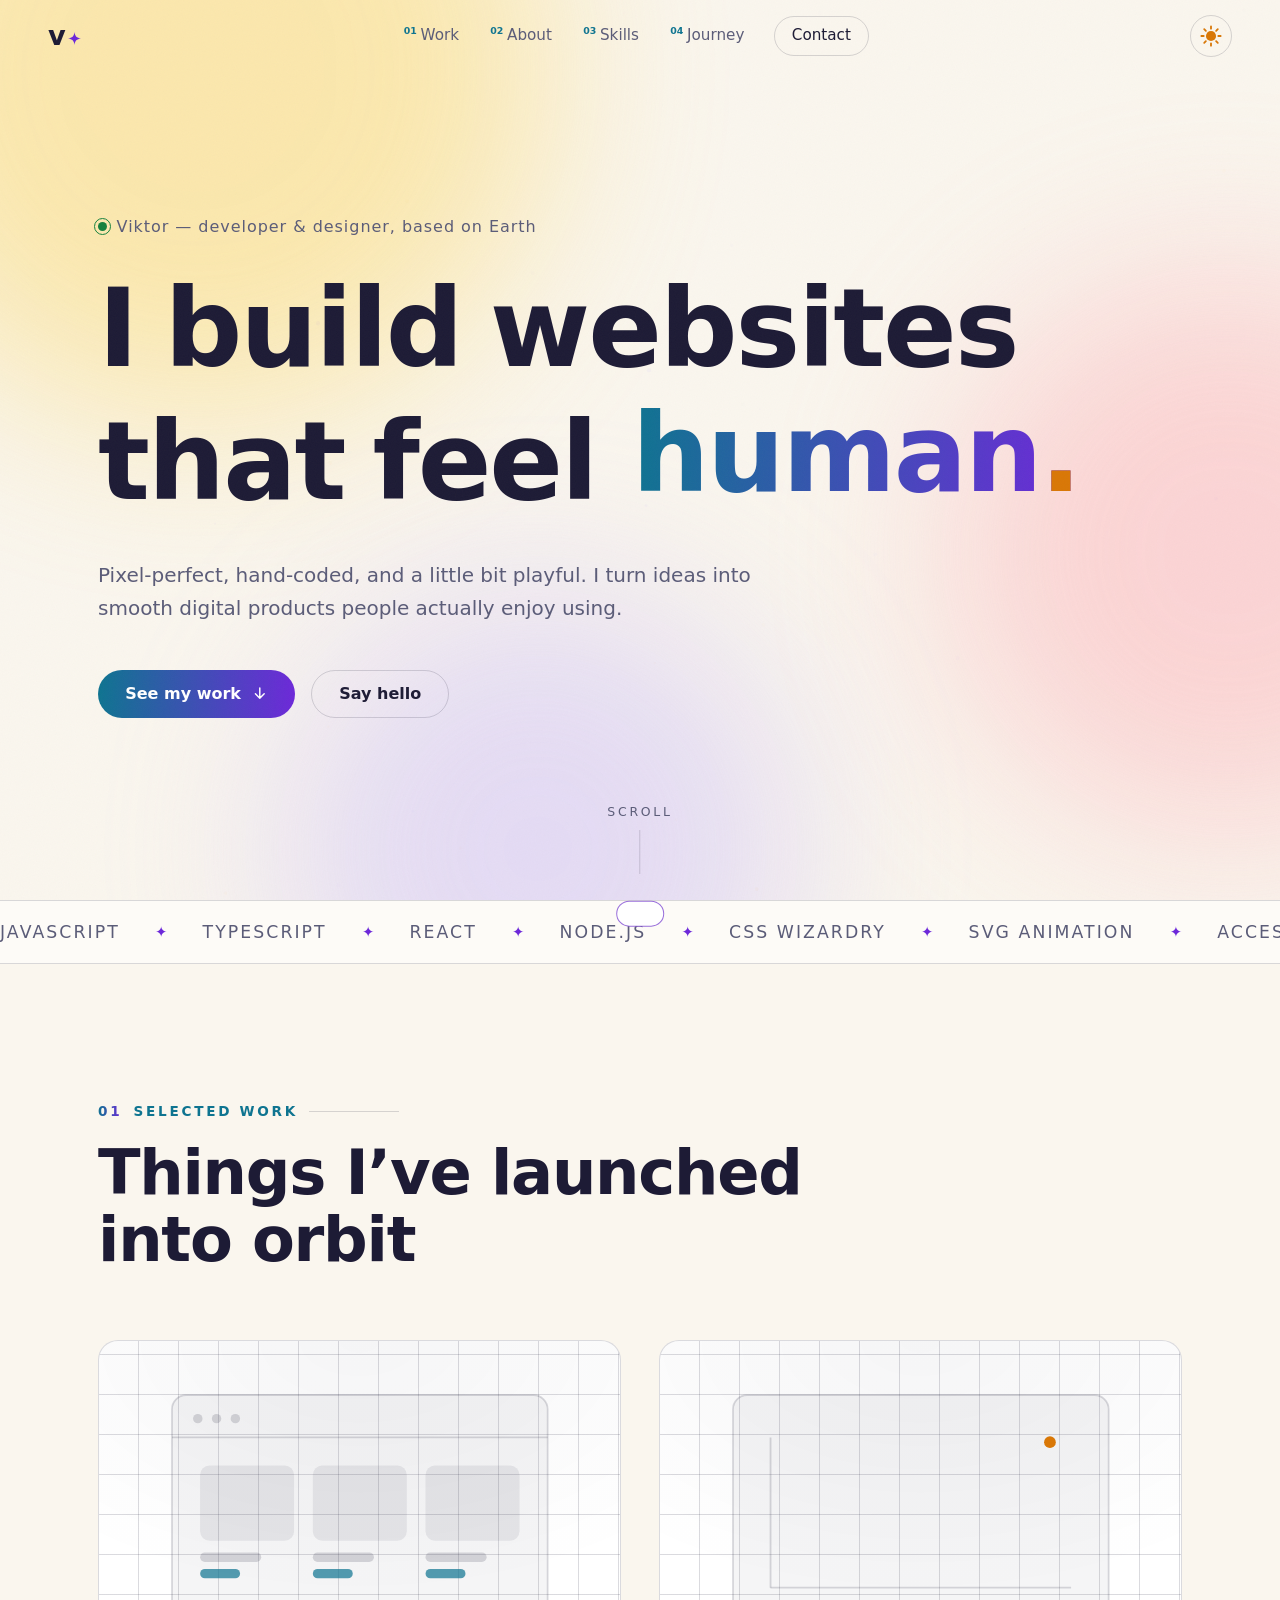
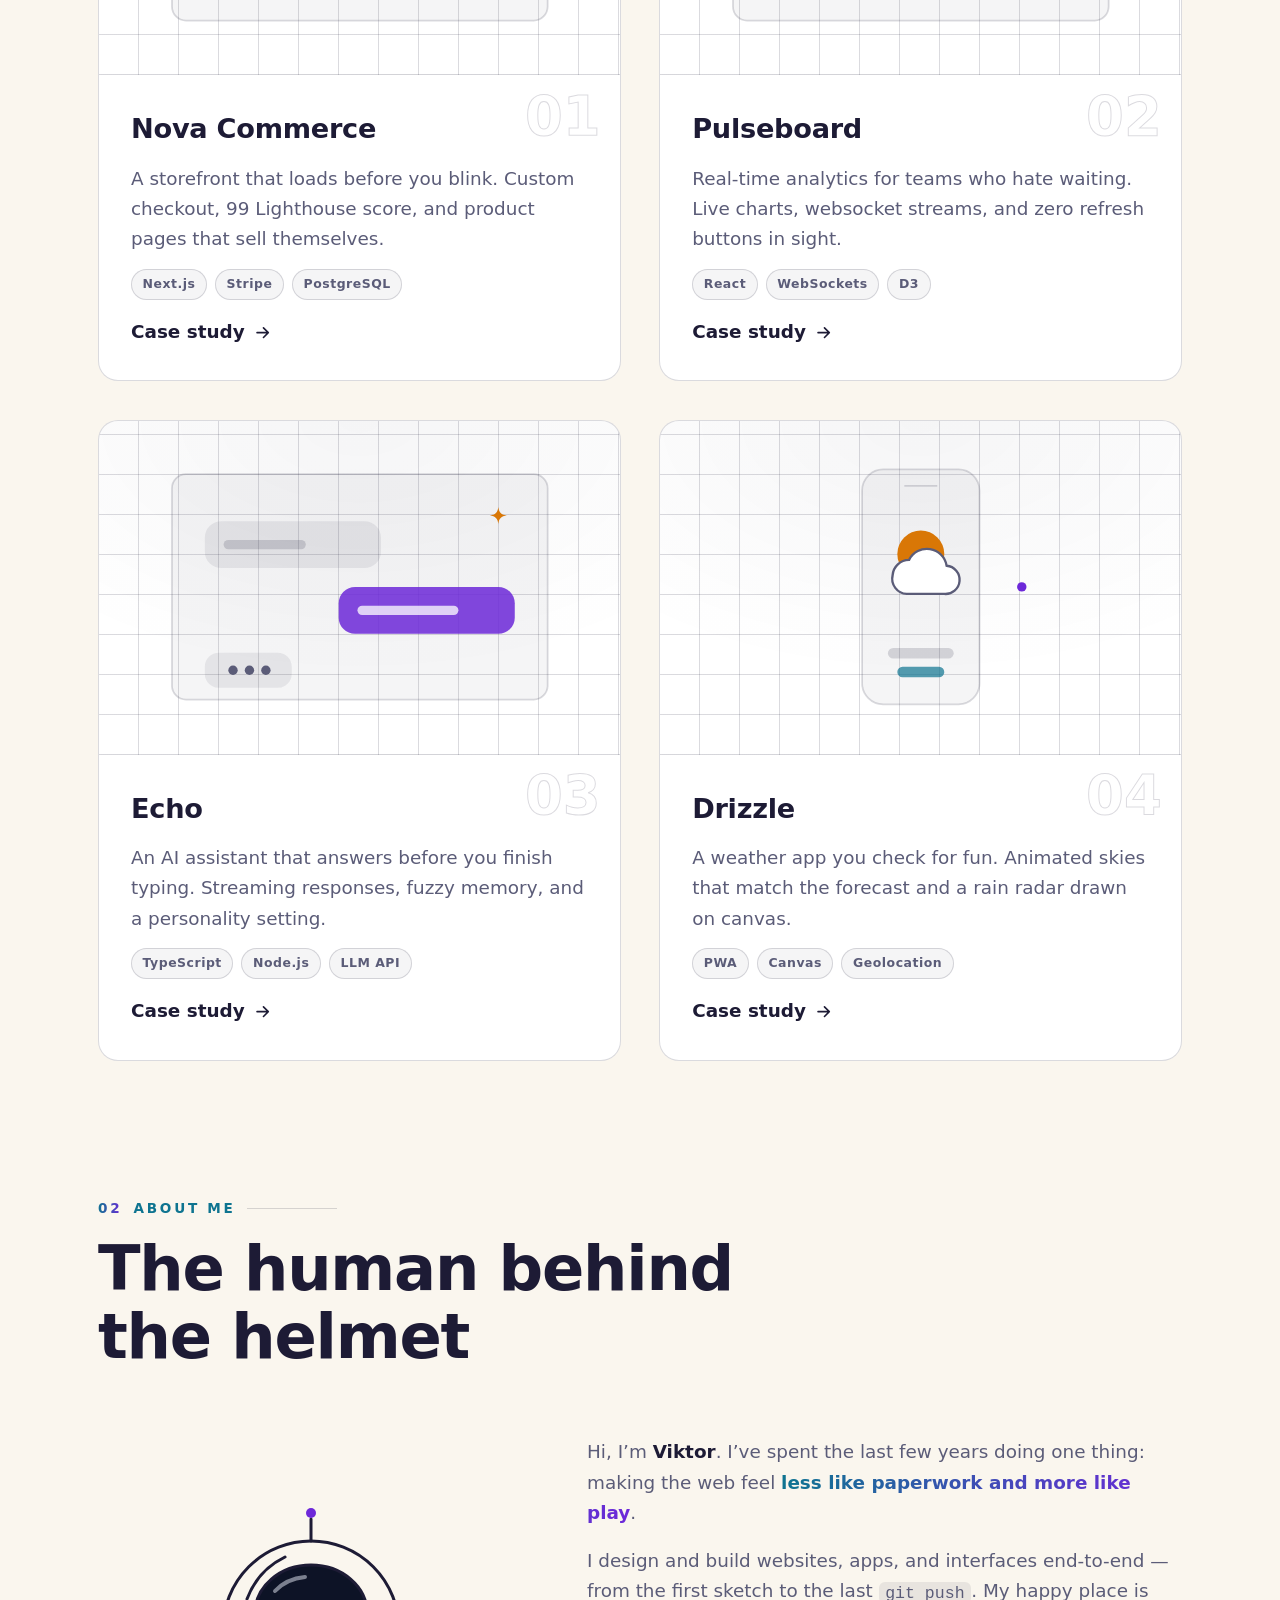
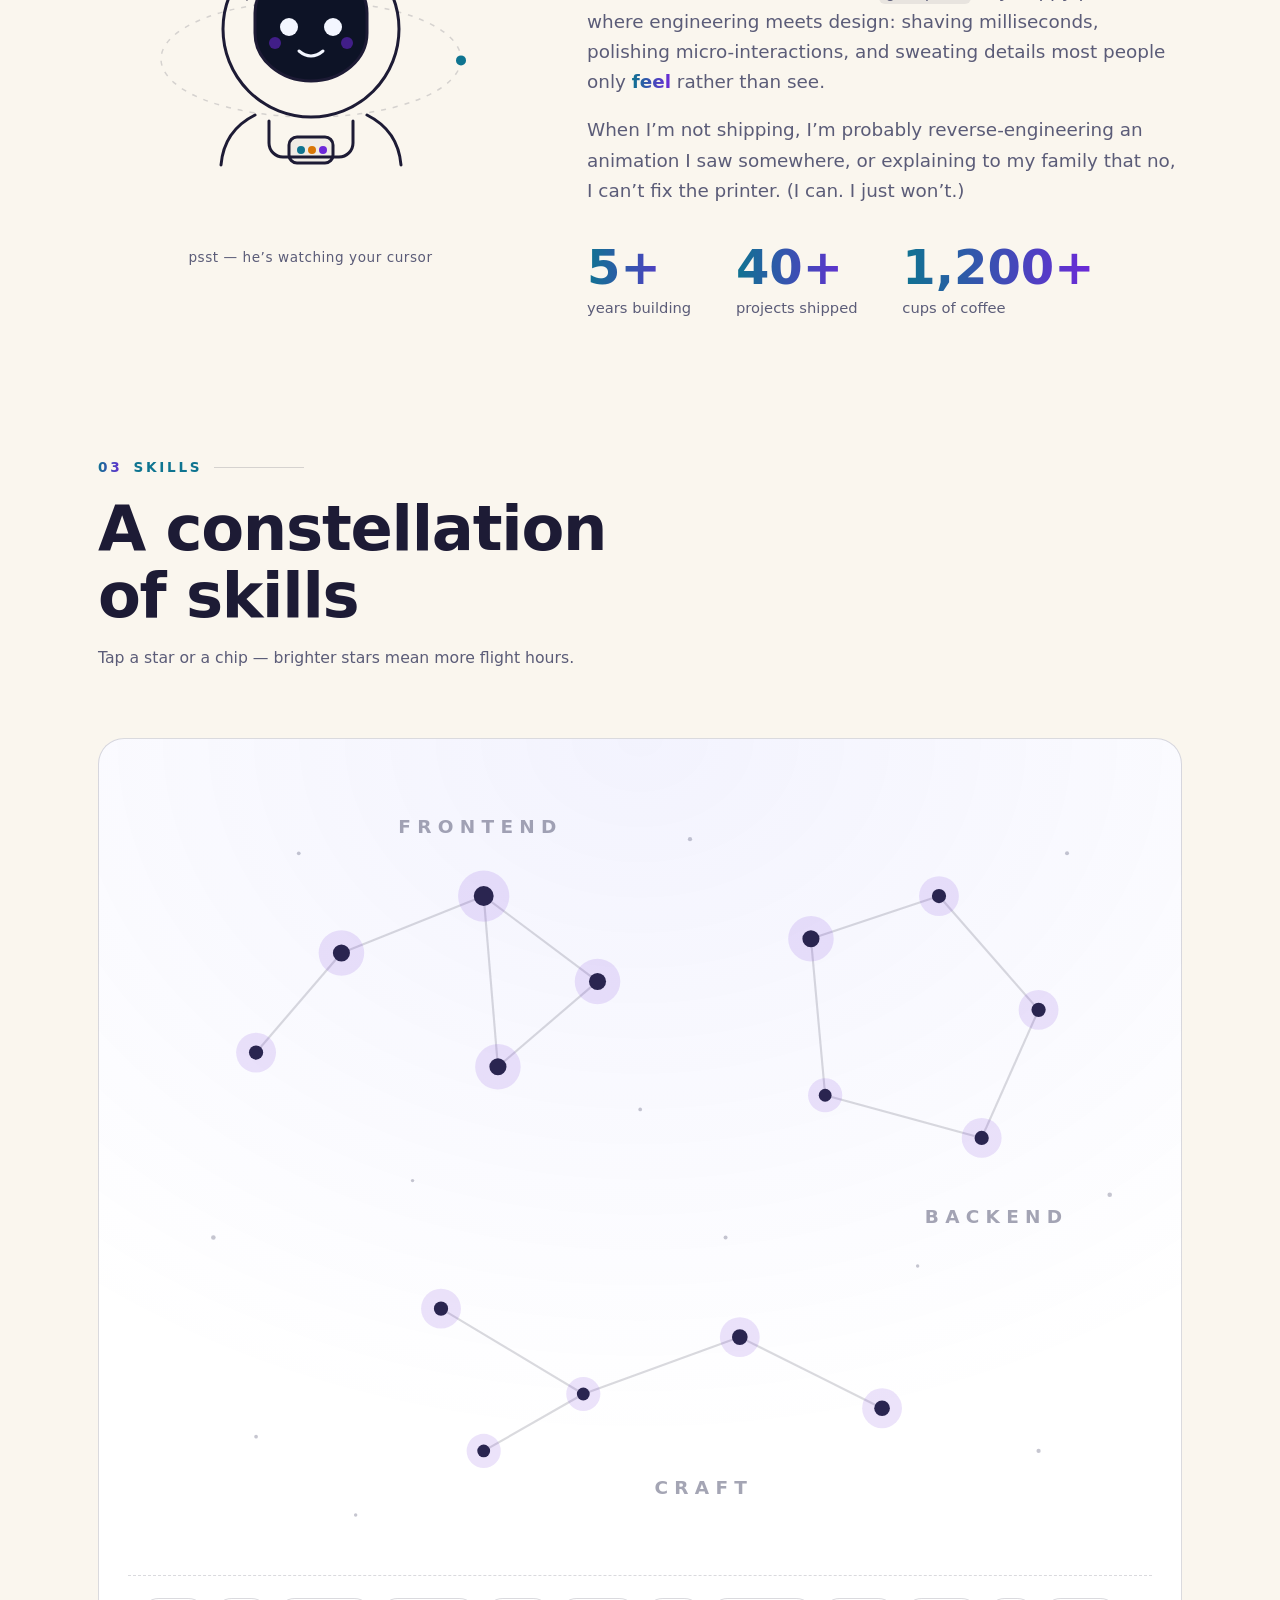
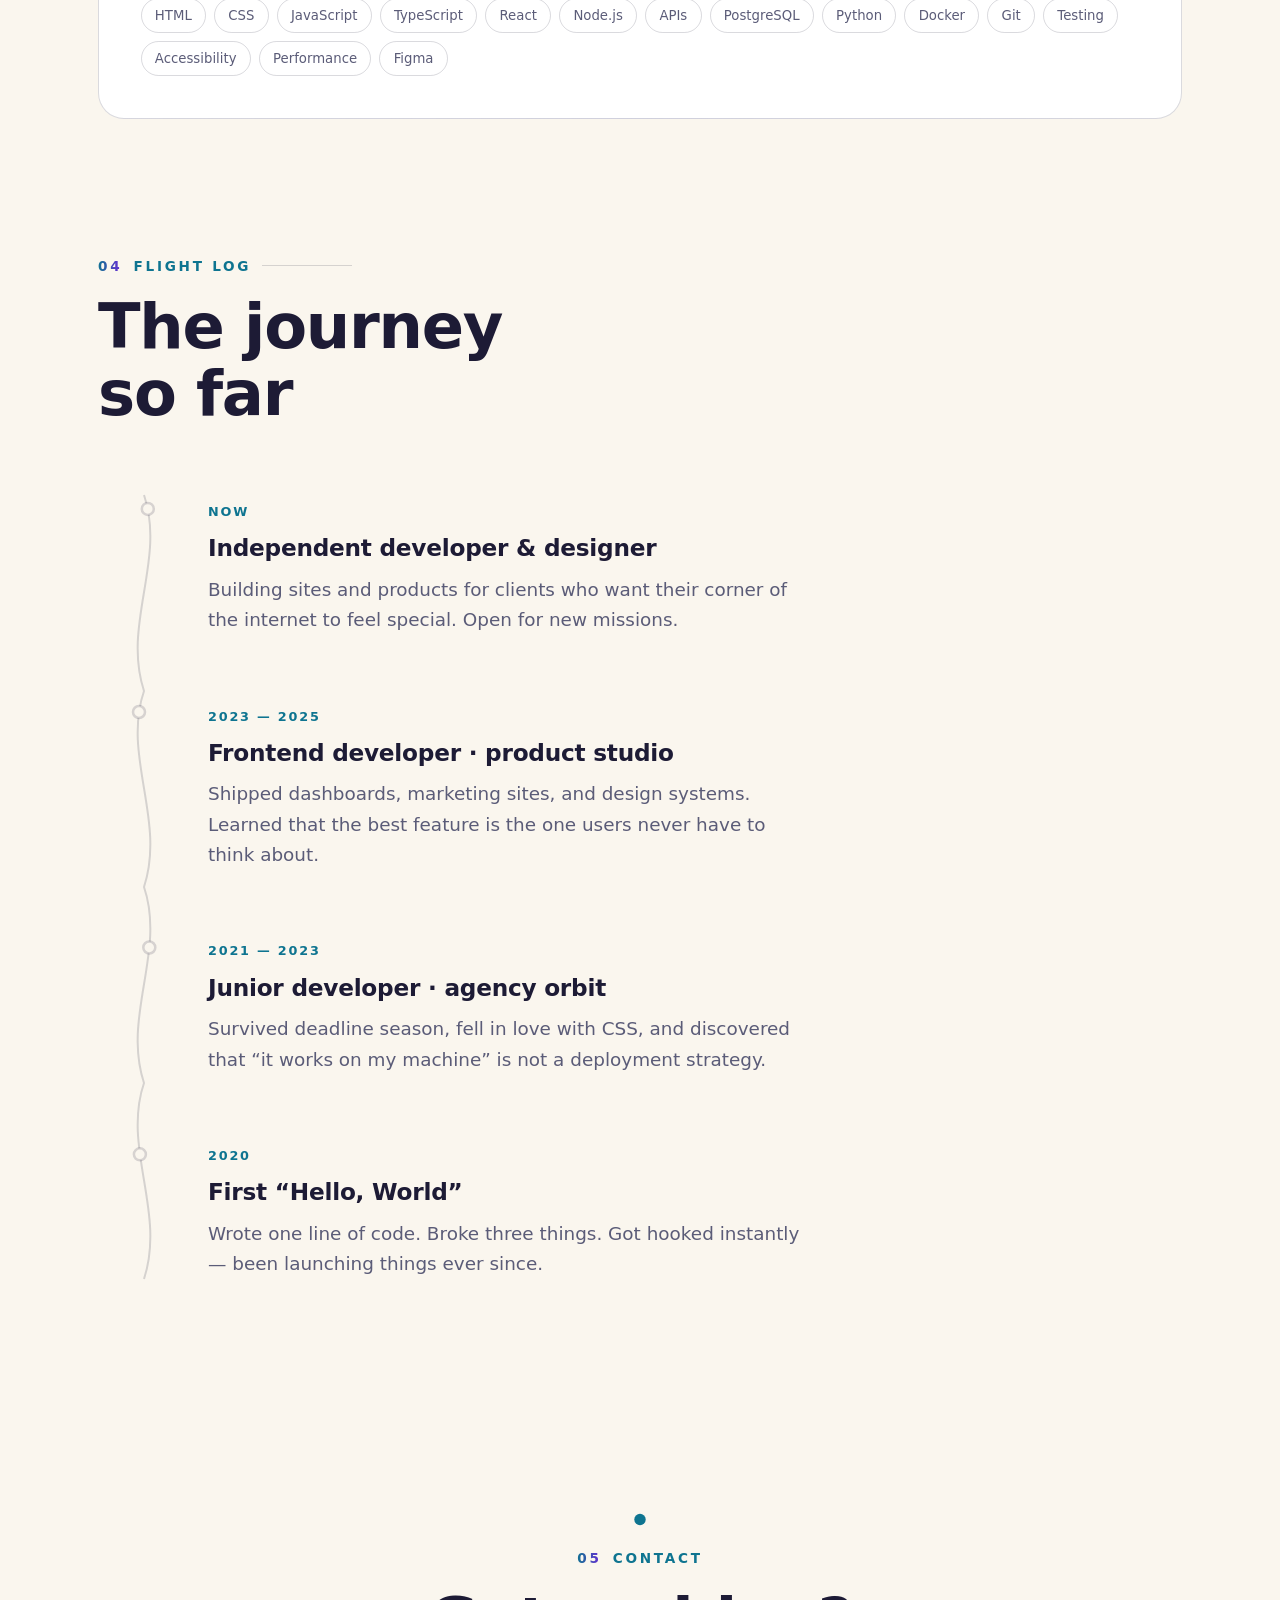
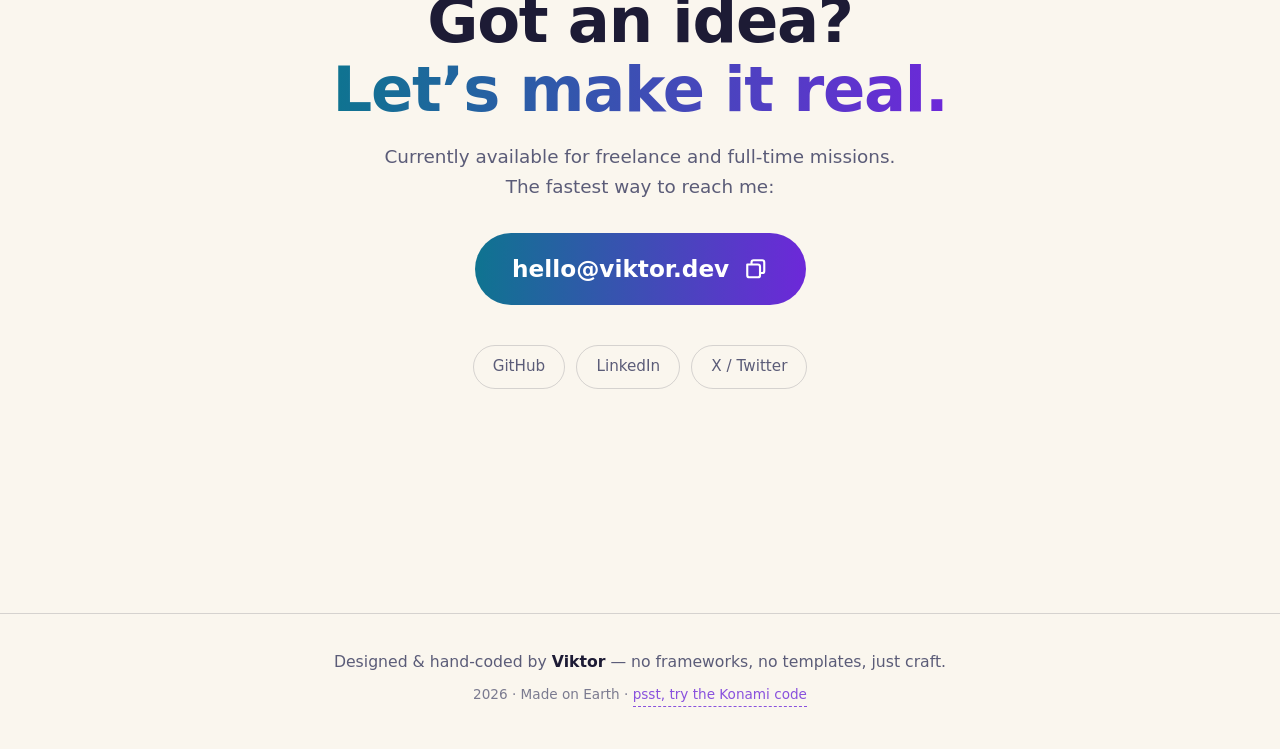
==== index.html @ df6e588a "Build hand-crafted space-themed portfolio from scratch A zero-dependency, no-build-step portfolio in" ====
<!DOCTYPE html>
<html lang="en" data-theme="night">
<head>
  <meta charset="UTF-8" />
  <meta name="viewport" content="width=device-width, initial-scale=1.0" />
  <title>Viktor · Developer &amp; Designer</title>
  <meta name="description" content="Viktor is a developer & designer crafting fast, playful, hand-built digital experiences. No templates, no frameworks — just code, taste, and care." />
  <meta name="color-scheme" content="dark light" />
  <meta name="theme-color" content="#070b14" media="(prefers-color-scheme: dark)" />
  <meta name="theme-color" content="#faf6ee" media="(prefers-color-scheme: light)" />

  <!-- Open Graph -->
  <meta property="og:type" content="website" />
  <meta property="og:title" content="Viktor · Developer & Designer" />
  <meta property="og:description" content="Hand-built digital experiences that feel alive. Explore the work, the constellation of skills, and the flight log." />
  <meta name="twitter:card" content="summary" />
  <meta name="twitter:title" content="Viktor · Developer & Designer" />
  <meta name="twitter:description" content="Hand-built digital experiences that feel alive." />

  <link rel="icon" href="data:image/svg+xml,%3Csvg xmlns='http://www.w3.org/2000/svg' viewBox='0 0 24 24'%3E%3Cdefs%3E%3ClinearGradient id='g' x1='0' y1='0' x2='1' y2='1'%3E%3Cstop offset='0' stop-color='%2322d3ee'/%3E%3Cstop offset='1' stop-color='%23a78bfa'/%3E%3C/linearGradient%3E%3C/defs%3E%3Cpath fill='url(%23g)' d='M12 0c1 8 4 11 12 12-8 1-11 4-12 12-1-8-4-11-12-12C8 11 11 8 12 0Z'/%3E%3C/svg%3E" />

  <!-- Theme + JS flags, before paint to avoid flashes -->
  <script>
    (function () {
      var d = document.documentElement;
      d.classList.add('js');
      try {
        var saved = localStorage.getItem('viktor-theme');
        var theme = saved || (window.matchMedia('(prefers-color-scheme: light)').matches ? 'day' : 'night');
        d.setAttribute('data-theme', theme);
      } catch (e) {}
    })();
  </script>

  <link rel="preload" href="fonts/space-grotesk.woff2" as="font" type="font/woff2" crossorigin />
  <link rel="stylesheet" href="styles.css" />

  <!-- Structured data -->
  <script type="application/ld+json">
  {
    "@context": "https://schema.org",
    "@type": "Person",
    "name": "Viktor",
    "jobTitle": "Developer & Designer",
    "description": "Developer & designer crafting fast, playful, hand-built digital experiences.",
    "knowsAbout": ["JavaScript", "TypeScript", "React", "Node.js", "Web Design", "Accessibility", "Performance"]
  }
  </script>
</head>
<body>
  <a class="skip-link" href="#work">Skip to content</a>

  <!-- ✦ The sky (canvas starfield, sits behind everything) -->
  <canvas id="sky" aria-hidden="true"></canvas>
  <div class="aurora" aria-hidden="true">
    <div class="aurora__blob aurora__blob--1"></div>
    <div class="aurora__blob aurora__blob--2"></div>
    <div class="aurora__blob aurora__blob--3"></div>
  </div>
  <div class="grain" aria-hidden="true"></div>

  <!-- Scroll progress -->
  <div class="progress" aria-hidden="true"><div class="progress__bar" id="progressBar"></div></div>

  <!-- ✦ Navigation -->
  <header class="nav" id="nav">
    <a class="nav__logo" href="#top" aria-label="Viktor — back to top">
      <span class="nav__logo-v">v</span>
      <svg class="sparkle" viewBox="0 0 24 24" aria-hidden="true"><path d="M12 0c1 8 4 11 12 12-8 1-11 4-12 12-1-8-4-11-12-12C8 11 11 8 12 0Z"/></svg>
    </a>

    <nav class="nav__links" id="navLinks" aria-label="Main navigation">
      <a href="#work" class="nav__link" data-section="work"><span class="nav__num">01</span>Work</a>
      <a href="#about" class="nav__link" data-section="about"><span class="nav__num">02</span>About</a>
      <a href="#skills" class="nav__link" data-section="skills"><span class="nav__num">03</span>Skills</a>
      <a href="#journey" class="nav__link" data-section="journey"><span class="nav__num">04</span>Journey</a>
      <a href="#contact" class="nav__link nav__link--cta" data-section="contact">Contact</a>
    </nav>

    <div class="nav__actions">
      <!-- Day / night toggle with morphing sun & moon -->
      <button class="theme-toggle" id="themeToggle" aria-label="Switch to day mode" title="Toggle day / night">
        <svg viewBox="0 0 24 24" aria-hidden="true">
          <mask id="moon-mask">
            <rect x="0" y="0" width="24" height="24" fill="white"/>
            <circle class="toggle__bite" cx="30" cy="6" r="7" fill="black"/>
          </mask>
          <circle class="toggle__core" cx="12" cy="12" r="5.5" mask="url(#moon-mask)"/>
          <g class="toggle__rays" stroke-linecap="round">
            <line x1="12" y1="1.5"  x2="12" y2="4"/>
            <line x1="12" y1="20"   x2="12" y2="22.5"/>
            <line x1="1.5" y1="12"  x2="4"  y2="12"/>
            <line x1="20"  y1="12"  x2="22.5" y2="12"/>
            <line x1="4.6" y1="4.6" x2="6.4" y2="6.4"/>
            <line x1="17.6" y1="17.6" x2="19.4" y2="19.4"/>
            <line x1="4.6" y1="19.4" x2="6.4" y2="17.6"/>
            <line x1="17.6" y1="6.4" x2="19.4" y2="4.6"/>
          </g>
        </svg>
      </button>

      <button class="nav__burger" id="navBurger" aria-label="Open menu" aria-expanded="false" aria-controls="mobileMenu">
        <span></span><span></span>
      </button>
    </div>
  </header>

  <!-- Mobile menu overlay -->
  <div class="menu" id="mobileMenu" aria-hidden="true">
    <nav class="menu__links" aria-label="Mobile navigation">
      <a href="#work" class="menu__link" style="--i:0"><span>01</span>Work</a>
      <a href="#about" class="menu__link" style="--i:1"><span>02</span>About</a>
      <a href="#skills" class="menu__link" style="--i:2"><span>03</span>Skills</a>
      <a href="#journey" class="menu__link" style="--i:3"><span>04</span>Journey</a>
      <a href="#contact" class="menu__link" style="--i:4"><span>05</span>Contact</a>
    </nav>
    <p class="menu__foot" style="--i:5">hello@viktor.dev · Earth</p>
  </div>

  <main id="top">

    <!-- ════════════════════ HERO ════════════════════ -->
    <section class="hero" id="home">
      <div class="hero__inner">
        <p class="hero__eyebrow" data-reveal>
          <span class="status-dot" aria-hidden="true"></span>
          Viktor — developer &amp; designer, based on Earth
        </p>

        <h1 class="hero__title">
          <span class="hero__line"><span class="hero__words" data-split>I build websites</span></span>
          <span class="hero__line"><span class="hero__words" data-split>that feel</span>
            <span class="rotator" role="text" aria-label="alive.">
              <span class="rotator__word is-active" aria-hidden="true">alive<span class="rotator__dot">.</span></span>
              <span class="rotator__word" aria-hidden="true">fast<span class="rotator__dot">.</span></span>
              <span class="rotator__word" aria-hidden="true">human<span class="rotator__dot">.</span></span>
              <span class="rotator__word" aria-hidden="true">fun<span class="rotator__dot">.</span></span>
            </span>
          </span>
        </h1>

        <p class="hero__sub" data-reveal data-reveal-delay="500">
          Pixel-perfect, hand-coded, and a little bit playful.
          I turn ideas into smooth digital products people actually enjoy using.
        </p>

        <div class="hero__cta" data-reveal data-reveal-delay="650">
          <a href="#work" class="btn btn--primary" data-magnetic>
            <span>See my work</span>
            <svg viewBox="0 0 24 24" aria-hidden="true"><path d="M12 4v14m0 0 6-6m-6 6-6-6" fill="none" stroke="currentColor" stroke-width="2" stroke-linecap="round" stroke-linejoin="round"/></svg>
          </a>
          <a href="#contact" class="btn btn--ghost" data-magnetic>
            <span>Say hello</span>
          </a>
        </div>
      </div>

      <a class="hero__scroll" href="#work" aria-label="Scroll to work">
        <span class="hero__scroll-text">scroll</span>
        <span class="hero__scroll-line" aria-hidden="true"><span></span></span>
      </a>
    </section>

    <!-- ════════════════════ MARQUEE ════════════════════ -->
    <div class="marquee" aria-hidden="true">
      <div class="marquee__track">
        <div class="marquee__group">
          <span>JavaScript</span><i>✦</i><span>TypeScript</span><i>✦</i><span>React</span><i>✦</i><span>Node.js</span><i>✦</i><span>CSS Wizardry</span><i>✦</i><span>SVG Animation</span><i>✦</i><span>Accessibility</span><i>✦</i><span>Performance</span><i>✦</i>
        </div>
        <div class="marquee__group">
          <span>JavaScript</span><i>✦</i><span>TypeScript</span><i>✦</i><span>React</span><i>✦</i><span>Node.js</span><i>✦</i><span>CSS Wizardry</span><i>✦</i><span>SVG Animation</span><i>✦</i><span>Accessibility</span><i>✦</i><span>Performance</span><i>✦</i>
        </div>
      </div>
    </div>

    <!-- ════════════════════ WORK ════════════════════ -->
    <section class="section" id="work">
      <header class="section__head" data-reveal>
        <p class="section__eyebrow"><span>01</span> Selected work</p>
        <h2 class="section__title">Things I’ve launched<br>into orbit</h2>
      </header>

      <div class="projects">

        <!-- ── Project 1 ── -->
        <article class="project" data-reveal data-tilt>
          <div class="project__visual" aria-hidden="true">
            <svg class="art art--nova" viewBox="0 0 400 240">
              <rect class="art__window" x="40" y="24" width="320" height="192" rx="12"/>
              <circle class="art__dot" cx="62" cy="44" r="4"/>
              <circle class="art__dot" cx="78" cy="44" r="4"/>
              <circle class="art__dot" cx="94" cy="44" r="4"/>
              <line class="art__line" x1="40" y1="60" x2="360" y2="60"/>
              <g class="nova__item nova__item--1">
                <rect x="64" y="84" width="80" height="64" rx="8" class="art__block"/>
                <rect x="64" y="158" width="52" height="8" rx="4" class="art__bar"/>
                <rect x="64" y="172" width="34" height="8" rx="4" class="art__bar art__bar--accent"/>
              </g>
              <g class="nova__item nova__item--2">
                <rect x="160" y="84" width="80" height="64" rx="8" class="art__block"/>
                <rect x="160" y="158" width="52" height="8" rx="4" class="art__bar"/>
                <rect x="160" y="172" width="34" height="8" rx="4" class="art__bar art__bar--accent"/>
              </g>
              <g class="nova__item nova__item--3">
                <rect x="256" y="84" width="80" height="64" rx="8" class="art__block"/>
                <rect x="256" y="158" width="52" height="8" rx="4" class="art__bar"/>
                <rect x="256" y="172" width="34" height="8" rx="4" class="art__bar art__bar--accent"/>
              </g>
              <g class="nova__cart">
                <path d="M0 6h6l5 16h18l4-12H13" fill="none" stroke-width="2.5" stroke-linecap="round" stroke-linejoin="round"/>
                <circle cx="14" cy="28" r="2.6"/>
                <circle cx="27" cy="28" r="2.6"/>
              </g>
            </svg>
          </div>
          <div class="project__body">
            <span class="project__num">01</span>
            <h3 class="project__name">Nova Commerce</h3>
            <p class="project__desc">A storefront that loads before you blink. Custom checkout, 99 Lighthouse score, and product pages that sell themselves.</p>
            <ul class="project__tags"><li>Next.js</li><li>Stripe</li><li>PostgreSQL</li></ul>
            <div class="project__links">
              <a href="#contact" class="project__link">Case study <svg viewBox="0 0 24 24" aria-hidden="true"><path d="M5 12h14m0 0-6-6m6 6-6 6" fill="none" stroke="currentColor" stroke-width="2" stroke-linecap="round" stroke-linejoin="round"/></svg></a>
            </div>
          </div>
        </article>

        <!-- ── Project 2 ── -->
        <article class="project" data-reveal data-tilt>
          <div class="project__visual" aria-hidden="true">
            <svg class="art art--pulse" viewBox="0 0 400 240">
              <rect class="art__window" x="40" y="24" width="320" height="192" rx="12"/>
              <line class="art__line" x1="72" y1="188" x2="328" y2="188"/>
              <line class="art__line" x1="72" y1="60" x2="72" y2="188"/>
              <rect class="pulse__bar pulse__bar--1" x="100" y="128" width="26" height="60" rx="5"/>
              <rect class="pulse__bar pulse__bar--2" x="150" y="96"  width="26" height="92" rx="5"/>
              <rect class="pulse__bar pulse__bar--3" x="200" y="142" width="26" height="46" rx="5"/>
              <rect class="pulse__bar pulse__bar--4" x="250" y="76"  width="26" height="112" rx="5"/>
              <path class="pulse__line" d="M84 150 L124 120 L168 134 L216 92 L262 108 L310 64" fill="none" stroke-width="3" stroke-linecap="round" stroke-linejoin="round"/>
              <circle class="pulse__ping" cx="310" cy="64" r="5"/>
            </svg>
          </div>
          <div class="project__body">
            <span class="project__num">02</span>
            <h3 class="project__name">Pulseboard</h3>
            <p class="project__desc">Real-time analytics for teams who hate waiting. Live charts, websocket streams, and zero refresh buttons in sight.</p>
            <ul class="project__tags"><li>React</li><li>WebSockets</li><li>D3</li></ul>
            <div class="project__links">
              <a href="#contact" class="project__link">Case study <svg viewBox="0 0 24 24" aria-hidden="true"><path d="M5 12h14m0 0-6-6m6 6-6 6" fill="none" stroke="currentColor" stroke-width="2" stroke-linecap="round" stroke-linejoin="round"/></svg></a>
            </div>
          </div>
        </article>

        <!-- ── Project 3 ── -->
        <article class="project" data-reveal data-tilt>
          <div class="project__visual" aria-hidden="true">
            <svg class="art art--echo" viewBox="0 0 400 240">
              <rect class="art__window" x="40" y="24" width="320" height="192" rx="12"/>
              <g class="echo__bubble echo__bubble--in">
                <rect x="68" y="64" width="150" height="40" rx="14" class="art__block"/>
                <rect x="84" y="80" width="70" height="8" rx="4" class="art__bar"/>
              </g>
              <g class="echo__bubble echo__bubble--out">
                <rect x="182" y="120" width="150" height="40" rx="14" class="art__block art__block--accent"/>
                <rect x="198" y="136" width="86" height="8" rx="4" class="art__bar art__bar--onaccent"/>
              </g>
              <g class="echo__typing">
                <rect x="68" y="176" width="74" height="30" rx="12" class="art__block"/>
                <circle class="echo__dotty echo__dotty--1" cx="92"  cy="191" r="4"/>
                <circle class="echo__dotty echo__dotty--2" cx="106" cy="191" r="4"/>
                <circle class="echo__dotty echo__dotty--3" cx="120" cy="191" r="4"/>
              </g>
              <path class="echo__spark" d="M318 52c.6 4.8 2.4 6.6 7.2 7.2-4.8.6-6.6 2.4-7.2 7.2-.6-4.8-2.4-6.6-7.2-7.2 4.8-.6 6.6-2.4 7.2-7.2Z"/>
            </svg>
          </div>
          <div class="project__body">
            <span class="project__num">03</span>
            <h3 class="project__name">Echo</h3>
            <p class="project__desc">An AI assistant that answers before you finish typing. Streaming responses, fuzzy memory, and a personality setting.</p>
            <ul class="project__tags"><li>TypeScript</li><li>Node.js</li><li>LLM API</li></ul>
            <div class="project__links">
              <a href="#contact" class="project__link">Case study <svg viewBox="0 0 24 24" aria-hidden="true"><path d="M5 12h14m0 0-6-6m6 6-6 6" fill="none" stroke="currentColor" stroke-width="2" stroke-linecap="round" stroke-linejoin="round"/></svg></a>
            </div>
          </div>
        </article>

        <!-- ── Project 4 ── -->
        <article class="project" data-reveal data-tilt>
          <div class="project__visual" aria-hidden="true">
            <svg class="art art--drizzle" viewBox="0 0 400 240">
              <rect class="art__window" x="150" y="20" width="100" height="200" rx="18"/>
              <line class="art__line" x1="186" y1="34" x2="214" y2="34"/>
              <g class="drizzle__sun">
                <circle cx="200" cy="92" r="20"/>
              </g>
              <g class="drizzle__cloud">
                <path d="M176 110a14 14 0 0 1 14-13 17 17 0 0 1 32 5 12 12 0 0 1-2 24h-32a13 13 0 0 1-12-16Z"/>
              </g>
              <g class="drizzle__rain">
                <line class="drop drop--1" x1="182" y1="142" x2="178" y2="154"/>
                <line class="drop drop--2" x1="200" y1="142" x2="196" y2="154"/>
                <line class="drop drop--3" x1="218" y1="142" x2="214" y2="154"/>
              </g>
              <rect x="172" y="172" width="56" height="9" rx="4.5" class="art__bar"/>
              <rect x="180" y="188" width="40" height="9" rx="4.5" class="art__bar art__bar--accent"/>
              <g class="drizzle__orbit"><circle cx="0" cy="0" r="4" class="drizzle__moonlet"/></g>
            </svg>
          </div>
          <div class="project__body">
            <span class="project__num">04</span>
            <h3 class="project__name">Drizzle</h3>
            <p class="project__desc">A weather app you check for fun. Animated skies that match the forecast and a rain radar drawn on canvas.</p>
            <ul class="project__tags"><li>PWA</li><li>Canvas</li><li>Geolocation</li></ul>
            <div class="project__links">
              <a href="#contact" class="project__link">Case study <svg viewBox="0 0 24 24" aria-hidden="true"><path d="M5 12h14m0 0-6-6m6 6-6 6" fill="none" stroke="currentColor" stroke-width="2" stroke-linecap="round" stroke-linejoin="round"/></svg></a>
            </div>
          </div>
        </article>

      </div>
    </section>

    <!-- ════════════════════ ABOUT ════════════════════ -->
    <section class="section" id="about">
      <header class="section__head" data-reveal>
        <p class="section__eyebrow"><span>02</span> About me</p>
        <h2 class="section__title">The human behind<br>the helmet</h2>
      </header>

      <div class="about">
        <div class="about__figure" data-reveal>
          <!-- ✦ Astronaut: draws itself in, eyes follow your cursor -->
          <svg class="astro" id="astro" viewBox="0 0 320 340" role="img" aria-label="Friendly astronaut illustration whose eyes follow your cursor">
            <g class="astro__float">
              <!-- orbit ring + moonlet -->
              <ellipse class="astro__orbit" cx="160" cy="170" rx="150" ry="58" />
              <g class="astro__moonlet-track"><circle class="astro__moonlet" cx="310" cy="170" r="5"/></g>

              <!-- antenna -->
              <line class="astro__stroke" x1="160" y1="52" x2="160" y2="30"/>
              <circle class="astro__beacon" cx="160" cy="24" r="5"/>

              <!-- helmet -->
              <circle class="astro__stroke astro__helmet" cx="160" cy="140" r="88"/>
              <path class="astro__stroke astro__shine" d="M96 110a76 76 0 0 1 38 -42"/>

              <!-- visor -->
              <path class="astro__visor" d="M104 124a56 48 0 0 1 112 0v20a56 48 0 0 1-112 0Z"/>
              <path class="astro__stroke astro__visor-glint" d="M124 102a44 36 0 0 1 30-14"/>

              <!-- face -->
              <g class="astro__eyes">
                <circle class="astro__eye" cx="138" cy="138" r="9"/>
                <circle class="astro__eye" cx="182" cy="138" r="9"/>
              </g>
              <path class="astro__smile" d="M148 162q12 10 24 0"/>
              <circle class="astro__blush" cx="124" cy="154" r="6"/>
              <circle class="astro__blush" cx="196" cy="154" r="6"/>

              <!-- suit -->
              <path class="astro__stroke" d="M104 226c-20 10-32 26-34 50M216 226c20 10 32 26 34 50"/>
              <path class="astro__stroke astro__chest" d="M118 232v22a14 14 0 0 0 14 14h56a14 14 0 0 0 14-14v-22"/>
              <rect class="astro__stroke astro__panel" x="138" y="248" width="44" height="26" rx="8"/>
              <circle class="astro__btn astro__btn--1" cx="150" cy="261" r="4"/>
              <circle class="astro__btn astro__btn--2" cx="161" cy="261" r="4"/>
              <circle class="astro__btn astro__btn--3" cx="172" cy="261" r="4"/>
            </g>
          </svg>
          <p class="about__hint" aria-hidden="true">psst — he’s watching your cursor</p>
        </div>

        <div class="about__text">
          <p data-reveal>Hi, I’m <strong>Viktor</strong>. I’ve spent the last few years doing one thing:
            making the web feel <em>less like paperwork and more like play</em>.</p>
          <p data-reveal>I design and build websites, apps, and interfaces end-to-end — from the first
            sketch to the last <code>git push</code>. My happy place is where engineering meets design:
            shaving milliseconds, polishing micro-interactions, and sweating details most people only
            <em>feel</em> rather than see.</p>
          <p data-reveal>When I’m not shipping, I’m probably reverse-engineering an animation I saw somewhere,
            or explaining to my family that no, I can’t fix the printer. <span class="nowrap">(I can. I just won’t.)</span></p>

          <dl class="stats">
            <div class="stat" data-reveal>
              <dt class="stat__num"><span data-count-to="5">0</span>+</dt>
              <dd class="stat__label">years building</dd>
            </div>
            <div class="stat" data-reveal data-reveal-delay="120">
              <dt class="stat__num"><span data-count-to="40">0</span>+</dt>
              <dd class="stat__label">projects shipped</dd>
            </div>
            <div class="stat" data-reveal data-reveal-delay="240">
              <dt class="stat__num"><span data-count-to="1200">0</span>+</dt>
              <dd class="stat__label">cups of coffee</dd>
            </div>
          </dl>
        </div>
      </div>
    </section>

    <!-- ════════════════════ SKILLS ════════════════════ -->
    <section class="section" id="skills">
      <header class="section__head" data-reveal>
        <p class="section__eyebrow"><span>03</span> Skills</p>
        <h2 class="section__title">A constellation<br>of skills</h2>
        <p class="section__note">Tap a star or a chip — brighter stars mean more flight hours.</p>
      </header>

      <div class="skymap" data-reveal>
        <svg class="skymap__svg" id="skymapSvg" viewBox="0 0 720 560" role="group" aria-label="Interactive star map of skills">
          <!-- dust -->
          <g class="skymap__dust" aria-hidden="true">
            <circle cx="60"  cy="330" r="1.6"/><circle cx="120" cy="60"  r="1.3"/><circle cx="200" cy="290" r="1.2"/>
            <circle cx="395" cy="50"  r="1.5"/><circle cx="420" cy="330" r="1.4"/><circle cx="555" cy="350" r="1.2"/>
            <circle cx="660" cy="60"  r="1.4"/><circle cx="690" cy="300" r="1.6"/><circle cx="90"  cy="470" r="1.3"/>
            <circle cx="640" cy="480" r="1.5"/><circle cx="360" cy="240" r="1.3"/><circle cx="160" cy="525" r="1.2"/>
          </g>

          <!-- constellation lines -->
          <g class="skymap__lines" aria-hidden="true">
            <!-- frontend -->
            <line data-c="frontend" x1="90"  y1="200" x2="150" y2="130"/>
            <line data-c="frontend" x1="150" y1="130" x2="250" y2="90"/>
            <line data-c="frontend" x1="250" y1="90"  x2="330" y2="150"/>
            <line data-c="frontend" x1="330" y1="150" x2="260" y2="210"/>
            <line data-c="frontend" x1="260" y1="210" x2="250" y2="90"/>
            <!-- backend -->
            <line data-c="backend" x1="480" y1="120" x2="570" y2="90"/>
            <line data-c="backend" x1="570" y1="90"  x2="640" y2="170"/>
            <line data-c="backend" x1="640" y1="170" x2="600" y2="260"/>
            <line data-c="backend" x1="600" y1="260" x2="490" y2="230"/>
            <line data-c="backend" x1="490" y1="230" x2="480" y2="120"/>
            <!-- craft -->
            <line data-c="craft" x1="220" y1="380" x2="320" y2="440"/>
            <line data-c="craft" x1="320" y1="440" x2="430" y2="400"/>
            <line data-c="craft" x1="430" y1="400" x2="530" y2="450"/>
            <line data-c="craft" x1="320" y1="440" x2="250" y2="480"/>
          </g>

          <!-- group labels -->
          <text class="skymap__label" x="190" y="46">FRONTEND</text>
          <text class="skymap__label" x="560" y="320">BACKEND</text>
          <text class="skymap__label" x="370" y="510">CRAFT</text>

          <!-- stars -->
          <g class="skymap__stars">
            <g class="star" data-c="frontend" data-skill="HTML" data-level="Fluent" tabindex="0" role="button" aria-label="HTML — fluent" transform="translate(90,200)"><circle class="star__halo" r="14"/><circle class="star__core" r="5"/></g>
            <g class="star" data-c="frontend" data-skill="CSS" data-level="Wizard-grade" tabindex="0" role="button" aria-label="CSS — wizard grade" transform="translate(150,130)"><circle class="star__halo" r="16"/><circle class="star__core" r="6"/></g>
            <g class="star" data-c="frontend" data-skill="JavaScript" data-level="Daily driver" tabindex="0" role="button" aria-label="JavaScript — daily driver" transform="translate(250,90)"><circle class="star__halo" r="18"/><circle class="star__core" r="7"/></g>
            <g class="star" data-c="frontend" data-skill="TypeScript" data-level="Strongly typed" tabindex="0" role="button" aria-label="TypeScript — strongly typed" transform="translate(330,150)"><circle class="star__halo" r="16"/><circle class="star__core" r="6"/></g>
            <g class="star" data-c="frontend" data-skill="React" data-level="Advanced" tabindex="0" role="button" aria-label="React — advanced" transform="translate(260,210)"><circle class="star__halo" r="16"/><circle class="star__core" r="6"/></g>

            <g class="star" data-c="backend" data-skill="Node.js" data-level="Advanced" tabindex="0" role="button" aria-label="Node.js — advanced" transform="translate(480,120)"><circle class="star__halo" r="16"/><circle class="star__core" r="6"/></g>
            <g class="star" data-c="backend" data-skill="APIs" data-level="REST &amp; GraphQL" tabindex="0" role="button" aria-label="APIs — REST and GraphQL" transform="translate(570,90)"><circle class="star__halo" r="14"/><circle class="star__core" r="5"/></g>
            <g class="star" data-c="backend" data-skill="PostgreSQL" data-level="Comfortable" tabindex="0" role="button" aria-label="PostgreSQL — comfortable" transform="translate(640,170)"><circle class="star__halo" r="14"/><circle class="star__core" r="5"/></g>
            <g class="star" data-c="backend" data-skill="Python" data-level="Comfortable" tabindex="0" role="button" aria-label="Python — comfortable" transform="translate(600,260)"><circle class="star__halo" r="14"/><circle class="star__core" r="5"/></g>
            <g class="star" data-c="backend" data-skill="Docker" data-level="Ship-ready" tabindex="0" role="button" aria-label="Docker — ship ready" transform="translate(490,230)"><circle class="star__halo" r="12"/><circle class="star__core" r="4.5"/></g>

            <g class="star" data-c="craft" data-skill="Git" data-level="Time traveler" tabindex="0" role="button" aria-label="Git — time traveler" transform="translate(220,380)"><circle class="star__halo" r="14"/><circle class="star__core" r="5"/></g>
            <g class="star" data-c="craft" data-skill="Testing" data-level="Trust but verify" tabindex="0" role="button" aria-label="Testing — trust but verify" transform="translate(320,440)"><circle class="star__halo" r="12"/><circle class="star__core" r="4.5"/></g>
            <g class="star" data-c="craft" data-skill="Accessibility" data-level="For everyone" tabindex="0" role="button" aria-label="Accessibility — for everyone" transform="translate(430,400)"><circle class="star__halo" r="14"/><circle class="star__core" r="5.5"/></g>
            <g class="star" data-c="craft" data-skill="Performance" data-level="Milliseconds matter" tabindex="0" role="button" aria-label="Performance — milliseconds matter" transform="translate(530,450)"><circle class="star__halo" r="14"/><circle class="star__core" r="5.5"/></g>
            <g class="star" data-c="craft" data-skill="Figma" data-level="Design-fluent" tabindex="0" role="button" aria-label="Figma — design fluent" transform="translate(250,480)"><circle class="star__halo" r="12"/><circle class="star__core" r="4.5"/></g>
          </g>
        </svg>

        <div class="skymap__tooltip" id="skyTooltip" role="status" aria-live="polite" hidden>
          <strong id="skyTooltipName"></strong><span id="skyTooltipLevel"></span>
        </div>

        <ul class="skymap__legend" id="skyLegend">
          <li><button class="chip" data-skill="HTML">HTML</button></li>
          <li><button class="chip" data-skill="CSS">CSS</button></li>
          <li><button class="chip" data-skill="JavaScript">JavaScript</button></li>
          <li><button class="chip" data-skill="TypeScript">TypeScript</button></li>
          <li><button class="chip" data-skill="React">React</button></li>
          <li><button class="chip" data-skill="Node.js">Node.js</button></li>
          <li><button class="chip" data-skill="APIs">APIs</button></li>
          <li><button class="chip" data-skill="PostgreSQL">PostgreSQL</button></li>
          <li><button class="chip" data-skill="Python">Python</button></li>
          <li><button class="chip" data-skill="Docker">Docker</button></li>
          <li><button class="chip" data-skill="Git">Git</button></li>
          <li><button class="chip" data-skill="Testing">Testing</button></li>
          <li><button class="chip" data-skill="Accessibility">Accessibility</button></li>
          <li><button class="chip" data-skill="Performance">Performance</button></li>
          <li><button class="chip" data-skill="Figma">Figma</button></li>
        </ul>
      </div>
    </section>

    <!-- ════════════════════ JOURNEY ════════════════════ -->
    <section class="section" id="journey">
      <header class="section__head" data-reveal>
        <p class="section__eyebrow"><span>04</span> Flight log</p>
        <h2 class="section__title">The journey<br>so far</h2>
      </header>

      <div class="timeline" id="timeline">
        <svg class="timeline__svg" aria-hidden="true" preserveAspectRatio="none" viewBox="0 0 60 1000">
          <path class="timeline__track" d="M30 0 C 50 125, 10 250, 30 375 C 50 500, 10 625, 30 750 C 45 845, 30 920, 30 1000" fill="none"/>
          <path class="timeline__draw" id="timelineDraw" d="M30 0 C 50 125, 10 250, 30 375 C 50 500, 10 625, 30 750 C 45 845, 30 920, 30 1000" fill="none"/>
          <g class="timeline__comet" id="timelineComet"><circle r="6"/><circle r="14"/></g>
        </svg>

        <ol class="timeline__list">
          <li class="timeline__item" data-reveal>
            <span class="timeline__year">Now</span>
            <h3 class="timeline__role">Independent developer &amp; designer</h3>
            <p class="timeline__desc">Building sites and products for clients who want their corner of the internet to feel special. Open for new missions.</p>
          </li>
          <li class="timeline__item" data-reveal>
            <span class="timeline__year">2023 — 2025</span>
            <h3 class="timeline__role">Frontend developer · product studio</h3>
            <p class="timeline__desc">Shipped dashboards, marketing sites, and design systems. Learned that the best feature is the one users never have to think about.</p>
          </li>
          <li class="timeline__item" data-reveal>
            <span class="timeline__year">2021 — 2023</span>
            <h3 class="timeline__role">Junior developer · agency orbit</h3>
            <p class="timeline__desc">Survived deadline season, fell in love with CSS, and discovered that “it works on my machine” is not a deployment strategy.</p>
          </li>
          <li class="timeline__item" data-reveal>
            <span class="timeline__year">2020</span>
            <h3 class="timeline__role">First “Hello, World”</h3>
            <p class="timeline__desc">Wrote one line of code. Broke three things. Got hooked instantly — been launching things ever since.</p>
          </li>
        </ol>
      </div>
    </section>

    <!-- ════════════════════ CONTACT ════════════════════ -->
    <section class="section section--contact" id="contact">
      <div class="contact" data-reveal>
        <svg class="contact__signal" viewBox="0 0 200 120" aria-hidden="true">
          <circle class="signal__ring signal__ring--1" cx="100" cy="110" r="30"/>
          <circle class="signal__ring signal__ring--2" cx="100" cy="110" r="58"/>
          <circle class="signal__ring signal__ring--3" cx="100" cy="110" r="86"/>
          <circle class="signal__dot" cx="100" cy="110" r="6"/>
        </svg>

        <p class="contact__eyebrow"><span>05</span> Contact</p>
        <h2 class="contact__title">Got an idea?<br><em>Let’s make it real.</em></h2>
        <p class="contact__sub">Currently available for freelance and full-time missions.<br>The fastest way to reach me:</p>

        <button class="btn btn--primary btn--big" id="copyEmail" data-magnetic data-email="hello@viktor.dev">
          <span class="btn__label">hello@viktor.dev</span>
          <svg viewBox="0 0 24 24" aria-hidden="true"><path d="M8 8V6a2 2 0 0 1 2-2h8a2 2 0 0 1 2 2v8a2 2 0 0 1-2 2h-2M4 8h10a2 2 0 0 1 2 2v8a2 2 0 0 1-2 2H6a2 2 0 0 1-2-2V8z" fill="none" stroke="currentColor" stroke-width="2" stroke-linecap="round" stroke-linejoin="round"/></svg>
          <span class="visually-hidden">Copy email address</span>
        </button>

        <ul class="contact__socials">
          <li><a href="https://github.com/" target="_blank" rel="noopener noreferrer" data-magnetic>GitHub</a></li>
          <li><a href="https://www.linkedin.com/" target="_blank" rel="noopener noreferrer" data-magnetic>LinkedIn</a></li>
          <li><a href="https://x.com/" target="_blank" rel="noopener noreferrer" data-magnetic>X / Twitter</a></li>
        </ul>
      </div>
    </section>
  </main>

  <!-- ════════════════════ FOOTER ════════════════════ -->
  <footer class="footer">
    <p class="footer__made">Designed &amp; hand-coded by <strong>Viktor</strong> — no frameworks, no templates, just craft.</p>
    <p class="footer__meta"><span id="year">2026</span> · Made on Earth · <button class="footer__konami" id="konamiHint" title="↑ ↑ ↓ ↓ ← → ← → B A">psst, try the Konami code</button></p>
  </footer>

  <!-- Back to top rocket -->
  <button class="rocket" id="rocket" aria-label="Back to top">
    <svg viewBox="0 0 24 24" aria-hidden="true">
      <path class="rocket__body" d="M12 2c3 2.5 4.5 6 4.5 9.5 0 1.8-.3 3.4-.9 4.9h-7.2c-.6-1.5-.9-3.1-.9-4.9C7.5 8 9 4.5 12 2Z"/>
      <circle class="rocket__porthole" cx="12" cy="9.5" r="1.8"/>
      <path class="rocket__fin" d="M8.4 13.5 5.5 17.5l3-.6M15.6 13.5l2.9 4-3-.6"/>
      <path class="rocket__flame" d="M12 17.5c1 1.4 1 2.8 0 4.5-1-1.7-1-3.1 0-4.5Z"/>
    </svg>
  </button>

  <!-- Toast -->
  <div class="toast" id="toast" role="status" aria-live="polite"></div>

  <!-- Custom cursor (desktop only) -->
  <div class="cursor" aria-hidden="true"><div class="cursor__dot" id="cursorDot"></div><div class="cursor__ring" id="cursorRing"></div></div>

  <script src="script.js" defer></script>
</body>
</html>
---- styles.css ----
/* ═══════════════════════════════════════════════════════════════
   VIKTOR · portfolio
   Hand-written CSS. No frameworks, no resets imported — all craft.
   Layout is mobile-first; desktop enhancements layered on top.
   ═══════════════════════════════════════════════════════════════ */

/* ── 0. Font (self-hosted, variable 300–700) ──────────────────── */
@font-face {
  font-family: "Space Grotesk";
  font-style: normal;
  font-weight: 300 700;
  font-display: swap;
  src: url("fonts/space-grotesk.woff2") format("woff2");
}

/* ── 1. Design tokens ─────────────────────────────────────────── */
:root {
  /* night (default) */
  --bg: #070b14;
  --bg-2: #0c1322;
  --surface: rgba(148, 163, 255, 0.06);
  --surface-2: rgba(148, 163, 255, 0.10);
  --line: rgba(150, 165, 220, 0.18);
  --text: #e9edf7;
  --text-2: #9aa5c1;
  --accent-1: #22d3ee;
  --accent-2: #a78bfa;
  --gold: #ffc861;
  --ok: #4ade80;
  --grad: linear-gradient(92deg, var(--accent-1), var(--accent-2));
  --shadow: 0 24px 60px -20px rgba(2, 6, 18, 0.55);
  --glow-1: rgba(34, 211, 238, 0.35);
  --glow-2: rgba(167, 139, 250, 0.35);

  --aurora-1: #4338ca;
  --aurora-2: #0e7490;
  --aurora-3: #6d28d9;
  --aurora-opacity: 0.30;
  --sky-opacity: 1;

  --font: "Space Grotesk", ui-sans-serif, system-ui, -apple-system, "Segoe UI", Roboto, Helvetica, Arial, sans-serif;
  --fs-hero: clamp(2.7rem, 9.5vw, 6.8rem);
  --fs-h2: clamp(2rem, 5.2vw, 3.9rem);
  --fs-body: clamp(1rem, 0.35vw + 0.95rem, 1.15rem);

  --container: 1180px;
  --gutter: clamp(1.25rem, 5vw, 3rem);
  --radius: 20px;
  --nav-h: 72px;

  --ease-out: cubic-bezier(0.22, 0.9, 0.3, 1);
  --ease-spring: cubic-bezier(0.34, 1.56, 0.64, 1);
}

[data-theme="day"] {
  --bg: #faf6ee;
  --bg-2: #ffffff;
  --surface: rgba(28, 27, 53, 0.045);
  --surface-2: rgba(28, 27, 53, 0.08);
  --line: rgba(28, 27, 53, 0.16);
  --text: #1d1b35;
  --text-2: #5b5c78;
  --accent-1: #0e7490;
  --accent-2: #6d28d9;
  --gold: #d97706;
  --ok: #15803d;
  --shadow: 0 24px 50px -24px rgba(60, 50, 30, 0.35);
  --glow-1: rgba(14, 116, 144, 0.22);
  --glow-2: rgba(109, 40, 217, 0.20);

  --aurora-1: #fcd34d;
  --aurora-2: #fda4af;
  --aurora-3: #c4b5fd;
  --aurora-opacity: 0.40;
  --sky-opacity: 0.14;
}

/* ── 2. Base ──────────────────────────────────────────────────── */
*, *::before, *::after { box-sizing: border-box; margin: 0; padding: 0; }

html { scroll-behavior: smooth; }

body {
  font-family: var(--font);
  font-size: var(--fs-body);
  line-height: 1.65;
  color: var(--text);
  background: var(--bg);
  -webkit-font-smoothing: antialiased;
  text-rendering: optimizeLegibility;
  overflow-x: hidden;
  min-height: 100svh;
}

body.menu-open { overflow: hidden; }

::selection { background: var(--accent-2); color: #0b0716; }

:focus-visible { outline: 2px solid var(--accent-1); outline-offset: 3px; border-radius: 4px; }

@media (pointer: fine) {
  ::-webkit-scrollbar { width: 10px; }
  ::-webkit-scrollbar-track { background: var(--bg); }
  ::-webkit-scrollbar-thumb { background: var(--surface-2); border-radius: 99px; border: 2px solid var(--bg); }
  ::-webkit-scrollbar-thumb:hover { background: var(--accent-2); }
}

a { color: inherit; text-decoration: none; }
button { font: inherit; color: inherit; background: none; border: none; cursor: pointer; }
ul, ol { list-style: none; }
svg { display: block; }
code {
  font-family: ui-monospace, "SF Mono", "Cascadia Code", Menlo, Consolas, monospace;
  font-size: 0.9em;
  background: var(--surface-2);
  padding: 0.1em 0.4em;
  border-radius: 6px;
}
strong { font-weight: 600; color: var(--text); }
em { font-style: italic; }
.nowrap { white-space: nowrap; }

.visually-hidden {
  position: absolute; width: 1px; height: 1px;
  clip-path: inset(50%); overflow: hidden; white-space: nowrap;
}

.skip-link {
  position: fixed; top: 10px; left: 10px; z-index: 200;
  padding: 0.6em 1.2em; border-radius: 99px;
  background: var(--accent-2); color: #fff; font-weight: 600;
  transform: translateY(-300%); transition: transform 0.25s;
}
.skip-link:focus-visible { transform: none; }

/* Theme-switch crossfade (fallback when View Transitions unsupported) */
html.theme-anim body,
html.theme-anim .nav,
html.theme-anim .project,
html.theme-anim .skymap,
html.theme-anim .chip,
html.theme-anim .btn,
html.theme-anim .menu {
  transition: background-color 0.55s ease, color 0.55s ease, border-color 0.55s ease;
}
::view-transition-old(root), ::view-transition-new(root) { animation: none; mix-blend-mode: normal; }

/* ── 3. Background layers ─────────────────────────────────────── */
#sky {
  position: fixed; inset: 0; z-index: -2;
  width: 100%; height: 100%;
  opacity: var(--sky-opacity);
  transition: opacity 0.6s ease;
}

.aurora { position: fixed; inset: 0; z-index: -1; overflow: hidden; pointer-events: none; }
.aurora__blob {
  position: absolute; border-radius: 50%;
  filter: blur(90px);
  opacity: var(--aurora-opacity);
  transition: opacity 0.6s ease, background-color 0.6s ease;
}
.aurora__blob--1 { width: 55vmax; height: 55vmax; top: -22vmax; left: -12vmax; background: var(--aurora-1); animation: drift-1 26s ease-in-out infinite alternate; }
.aurora__blob--2 { width: 44vmax; height: 44vmax; top: 30%; right: -18vmax; background: var(--aurora-2); animation: drift-2 22s ease-in-out infinite alternate; }
.aurora__blob--3 { width: 40vmax; height: 40vmax; bottom: -16vmax; left: 22%; background: var(--aurora-3); animation: drift-3 30s ease-in-out infinite alternate; }

@keyframes drift-1 { to { transform: translate(8vmax, 6vmax) scale(1.12); } }
@keyframes drift-2 { to { transform: translate(-6vmax, -8vmax) scale(0.92); } }
@keyframes drift-3 { to { transform: translate(-7vmax, -4vmax) scale(1.1); } }

.grain {
  position: fixed; inset: 0; z-index: 90; pointer-events: none;
  opacity: 0.05;
  background-image: url("data:image/svg+xml,%3Csvg xmlns='http://www.w3.org/2000/svg' width='180' height='180'%3E%3Cfilter id='n'%3E%3CfeTurbulence type='fractalNoise' baseFrequency='0.85' numOctaves='2'/%3E%3C/filter%3E%3Crect width='180' height='180' filter='url(%23n)' opacity='0.6'/%3E%3C/svg%3E");
}

/* ── 4. Progress bar ──────────────────────────────────────────── */
.progress { position: fixed; top: 0; left: 0; right: 0; height: 3px; z-index: 80; }
.progress__bar {
  height: 100%; width: 100%;
  background: var(--grad);
  transform-origin: 0 50%;
  transform: scaleX(0);
}

/* ── 5. Navigation ────────────────────────────────────────────── */
.nav {
  position: fixed; top: 0; left: 0; right: 0; z-index: 60;
  display: flex; align-items: center; justify-content: space-between;
  height: var(--nav-h);
  padding-inline: var(--gutter);
  transition: transform 0.4s var(--ease-out), background-color 0.3s, backdrop-filter 0.3s, box-shadow 0.3s;
}
.nav--scrolled {
  background: color-mix(in srgb, var(--bg) 78%, transparent);
  -webkit-backdrop-filter: blur(14px);
  backdrop-filter: blur(14px);
  box-shadow: 0 1px 0 var(--line);
}
.nav--hidden { transform: translateY(-110%); }

.nav__logo {
  display: flex; align-items: baseline; gap: 2px;
  font-size: 1.7rem; font-weight: 700; line-height: 1;
}
.nav__logo .sparkle { width: 13px; height: 13px; fill: url(#logo-grad), var(--accent-2); fill: var(--accent-2); transition: transform 0.5s var(--ease-spring); }
.nav__logo:hover .sparkle { transform: rotate(180deg) scale(1.25); }

.nav__links { display: none; align-items: center; gap: clamp(1rem, 2.2vw, 2.2rem); }
.nav__link {
  position: relative; font-size: 0.95rem; font-weight: 500;
  color: var(--text-2); padding: 0.4em 0.1em;
  transition: color 0.25s;
}
.nav__num { font-size: 0.62em; vertical-align: super; margin-right: 0.4em; color: var(--accent-1); font-weight: 600; }
.nav__link::after {
  content: ""; position: absolute; left: 0; right: 0; bottom: 0; height: 2px;
  background: var(--grad); border-radius: 2px;
  transform: scaleX(0); transform-origin: left;
  transition: transform 0.3s var(--ease-out);
}
.nav__link:hover, .nav__link.is-active { color: var(--text); }
.nav__link:hover::after, .nav__link.is-active::after { transform: scaleX(1); }
.nav__link--cta {
  border: 1px solid var(--line); border-radius: 99px;
  padding: 0.45em 1.1em; color: var(--text);
  transition: border-color 0.25s, background-color 0.25s, transform 0.2s;
}
.nav__link--cta::after { display: none; }
.nav__link--cta:hover { border-color: var(--accent-2); background: var(--surface); }

.nav__actions { display: flex; align-items: center; gap: 0.9rem; }

/* theme toggle: sun ⇆ moon morph */
.theme-toggle {
  width: 42px; height: 42px; border-radius: 50%;
  display: grid; place-items: center;
  border: 1px solid var(--line);
  transition: border-color 0.25s, background-color 0.25s, transform 0.2s;
}
.theme-toggle:hover { border-color: var(--accent-2); background: var(--surface); transform: rotate(15deg); }
.theme-toggle svg { width: 22px; height: 22px; overflow: visible; }
.toggle__core { fill: var(--gold); transition: transform 0.5s var(--ease-spring), fill 0.4s; transform-origin: center; }
.toggle__rays { stroke: var(--gold); stroke-width: 2; transition: transform 0.5s var(--ease-out), opacity 0.4s; transform-origin: center; }
.toggle__bite { transition: transform 0.5s var(--ease-spring); }
/* night = show moon (bite slides in, rays retract) */
[data-theme="night"] .toggle__core { transform: scale(1.55); }
[data-theme="night"] .toggle__rays { transform: scale(0.4) rotate(45deg); opacity: 0; }
[data-theme="night"] .toggle__bite { transform: translate(-13px, 4px); }

/* burger */
.nav__burger {
  position: relative; width: 42px; height: 42px;
  display: grid; place-items: center; gap: 0;
  border: 1px solid var(--line); border-radius: 50%;
}
.nav__burger span {
  position: absolute; left: 12px; right: 12px; height: 2px;
  background: var(--text); border-radius: 2px;
  transition: transform 0.35s var(--ease-spring), top 0.35s;
}
.nav__burger span:nth-child(1) { top: 16px; }
.nav__burger span:nth-child(2) { top: 24px; }
.nav__burger[aria-expanded="true"] span:nth-child(1) { top: 20px; transform: rotate(45deg); }
.nav__burger[aria-expanded="true"] span:nth-child(2) { top: 20px; transform: rotate(-45deg); }

/* mobile menu */
.menu {
  position: fixed; inset: 0; z-index: 55;
  display: flex; flex-direction: column; justify-content: center;
  padding: var(--gutter);
  background: color-mix(in srgb, var(--bg) 88%, transparent);
  -webkit-backdrop-filter: blur(22px);
  backdrop-filter: blur(22px);
  opacity: 0; visibility: hidden;
  transition: opacity 0.35s ease, visibility 0s linear 0.35s;
}
.menu.is-open { opacity: 1; visibility: visible; transition-delay: 0s; }
.menu__links { display: flex; flex-direction: column; gap: 0.4rem; }
.menu__link {
  display: flex; align-items: baseline; gap: 1rem;
  font-size: clamp(2rem, 9vw, 3.2rem); font-weight: 700; line-height: 1.25;
  opacity: 0; transform: translateY(26px);
  transition: opacity 0.45s var(--ease-out), transform 0.45s var(--ease-out), color 0.2s;
  transition-delay: 0s;
}
.menu__link span { font-size: 0.4em; color: var(--accent-1); font-weight: 600; }
.menu__link:hover { color: var(--accent-2); }
.menu.is-open .menu__link,
.menu.is-open .menu__foot { opacity: 1; transform: none; transition-delay: calc(0.06s * var(--i) + 0.1s); }
.menu__foot {
  margin-top: 3rem; color: var(--text-2); font-size: 0.95rem;
  opacity: 0; transform: translateY(26px);
  transition: opacity 0.45s var(--ease-out), transform 0.45s var(--ease-out);
}

/* ── 6. Hero ──────────────────────────────────────────────────── */
.hero {
  position: relative;
  min-height: 100svh;
  display: flex; flex-direction: column; justify-content: center;
  max-width: var(--container); margin-inline: auto;
  padding: calc(var(--nav-h) + 2rem) var(--gutter) 4.5rem;
}

.hero__eyebrow {
  display: flex; align-items: center; gap: 0.6rem;
  font-size: clamp(0.82rem, 2.6vw, 1rem);
  letter-spacing: 0.06em; color: var(--text-2);
  margin-bottom: clamp(1.2rem, 3.5vh, 2rem);
}
.status-dot { position: relative; width: 9px; height: 9px; border-radius: 50%; background: var(--ok); flex-shrink: 0; }
.status-dot::after {
  content: ""; position: absolute; inset: -4px; border-radius: 50%;
  border: 1px solid var(--ok);
  animation: ping 2.2s ease-out infinite;
}
@keyframes ping { 0% { transform: scale(0.6); opacity: 1; } 80%, 100% { transform: scale(1.7); opacity: 0; } }

.hero__title { font-size: var(--fs-hero); font-weight: 700; line-height: 1.04; letter-spacing: -0.02em; }
.hero__line { display: block; overflow: hidden; padding-bottom: 0.09em; margin-bottom: -0.04em; }
.hero__words { display: inline-block; }
.hero__words .word { display: inline-block; white-space: nowrap; }
.hero__words .ch {
  display: inline-block;
  transform: translateY(115%) rotate(5deg);
  transform-origin: 0 100%;
  transition: transform 0.85s var(--ease-out);
  transition-delay: var(--d, 0ms);
}
.hero.is-in .hero__words .ch { transform: none; }
.hero__words .ch--space { width: 0.26em; }

/* rotating word */
.rotator { position: relative; display: inline-block; vertical-align: bottom; height: 1.18em; min-width: 2ch; transition: width 0.45s var(--ease-out); white-space: nowrap; }
html.js .hero .rotator { opacity: 0; transition: opacity 0.7s ease 0.9s, width 0.45s var(--ease-out); }
html.js .hero.is-in .rotator { opacity: 1; }
.rotator__word {
  position: absolute; left: 0; top: 0; line-height: 1.18;
  background: var(--grad);
  -webkit-background-clip: text; background-clip: text;
  -webkit-text-fill-color: transparent; color: transparent;
  opacity: 0; transform: translateY(70%) rotate(4deg); transform-origin: 0 100%;
  transition: opacity 0.45s var(--ease-out), transform 0.55s var(--ease-out);
  will-change: transform;
}
.rotator__word.is-active { opacity: 1; transform: none; }
.rotator__word.is-leaving { opacity: 0; transform: translateY(-70%) rotate(-3deg); }
.rotator__dot { -webkit-text-fill-color: var(--gold); color: var(--gold); }

.hero__sub {
  max-width: 34em; color: var(--text-2);
  font-size: clamp(1.02rem, 2.8vw, 1.25rem);
  margin-top: clamp(1.4rem, 4vh, 2.2rem);
}

.hero__cta { display: flex; flex-wrap: wrap; gap: 1rem; margin-top: clamp(1.8rem, 5vh, 2.8rem); }

.btn {
  position: relative; display: inline-flex; align-items: center; gap: 0.6em;
  padding: 0.95em 1.7em; border-radius: 99px;
  font-weight: 600; font-size: 1rem; line-height: 1;
  transition: transform 0.2s var(--ease-out), box-shadow 0.3s, border-color 0.3s, background-color 0.3s;
  will-change: transform;
}
.btn svg { width: 1.1em; height: 1.1em; }
.btn--primary { background: var(--grad); color: #0b0716; }
[data-theme="day"] .btn--primary { color: #fff; }
.btn--primary svg { transition: transform 0.3s var(--ease-spring); }
.btn--primary:hover { box-shadow: 0 10px 34px -8px var(--glow-2), 0 6px 22px -8px var(--glow-1); }
.btn--primary:hover svg { transform: translateY(3px); }
.btn--ghost { border: 1px solid var(--line); color: var(--text); }
.btn--ghost:hover { border-color: var(--accent-2); background: var(--surface); }
.btn--big { font-size: clamp(1.05rem, 3.4vw, 1.45rem); padding: 1em 1.6em; }

.hero__scroll {
  position: absolute; left: 50%; bottom: 1.6rem; transform: translateX(-50%);
  display: flex; flex-direction: column; align-items: center; gap: 0.5rem;
  color: var(--text-2); font-size: 0.78rem; letter-spacing: 0.22em; text-transform: uppercase;
  transition: color 0.25s;
}
.hero__scroll:hover { color: var(--text); }
.hero__scroll-line { position: relative; width: 1px; height: 44px; background: var(--line); overflow: hidden; }
.hero__scroll-line span {
  position: absolute; top: -40%; left: 0; width: 100%; height: 40%;
  background: var(--grad);
  animation: scroll-hint 1.8s var(--ease-out) infinite;
}
@keyframes scroll-hint { to { top: 110%; } }
@media (max-height: 600px) { .hero__scroll { display: none; } }

/* ── 7. Marquee ───────────────────────────────────────────────── */
.marquee {
  border-block: 1px solid var(--line);
  padding-block: 1.05rem;
  overflow: hidden;
  background: color-mix(in srgb, var(--bg-2) 55%, transparent);
}
.marquee__track { display: flex; width: max-content; animation: marquee 30s linear infinite; }
.marquee:hover .marquee__track { animation-play-state: paused; }
.marquee__group { display: flex; align-items: center; gap: 2.2rem; padding-right: 2.2rem; }
.marquee__group span {
  font-size: clamp(0.92rem, 2.4vw, 1.08rem); font-weight: 500;
  letter-spacing: 0.12em; text-transform: uppercase; color: var(--text-2);
  white-space: nowrap;
}
.marquee__group i { font-style: normal; color: var(--accent-2); font-size: 0.8em; }
@keyframes marquee { to { transform: translateX(-50%); } }

/* ── 8. Sections ──────────────────────────────────────────────── */
.section, .hero { scroll-margin-top: calc(var(--nav-h) - 10px); }
.section {
  max-width: var(--container);
  margin-inline: auto;
  padding: clamp(5rem, 13vw, 8.5rem) var(--gutter) 0;
}
.section__head { margin-bottom: clamp(2.4rem, 6vw, 4.2rem); }
.section__eyebrow {
  display: flex; align-items: center; gap: 0.7rem;
  font-size: 0.85rem; font-weight: 600;
  letter-spacing: 0.2em; text-transform: uppercase;
  color: var(--accent-1);
  margin-bottom: 1rem;
}
.section__eyebrow span {
  background: var(--grad);
  -webkit-background-clip: text; background-clip: text;
  -webkit-text-fill-color: transparent; color: transparent;
  font-weight: 700;
}
.section__eyebrow::after { content: ""; height: 1px; width: clamp(40px, 8vw, 90px); background: var(--line); }
.section__title { font-size: var(--fs-h2); font-weight: 700; line-height: 1.08; letter-spacing: -0.02em; }
.section__note { margin-top: 1rem; color: var(--text-2); font-size: 0.98rem; }

/* ── 9. Projects ──────────────────────────────────────────────── */
.projects { display: grid; gap: clamp(1.4rem, 3.5vw, 2.4rem); }

.project {
  position: relative;
  display: flex; flex-direction: column;
  background: var(--bg-2);
  border: 1px solid var(--line);
  border-radius: var(--radius);
  overflow: hidden;
  transition: transform 0.35s var(--ease-out), border-color 0.3s, box-shadow 0.35s;
  transform-style: preserve-3d;
}
.project:hover {
  border-color: color-mix(in srgb, var(--accent-2) 55%, var(--line));
  box-shadow: var(--shadow);
}
.project::after {
  content: ""; position: absolute; inset: 0; z-index: 2; pointer-events: none;
  background: radial-gradient(540px circle at var(--mx, 50%) var(--my, 50%), rgba(167, 139, 250, 0.10), transparent 45%);
  opacity: 0; transition: opacity 0.3s;
}
.project:hover::after { opacity: 1; }

.project__visual {
  background:
    radial-gradient(120% 110% at 50% 0%, var(--surface) 0%, transparent 70%),
    repeating-linear-gradient(0deg, transparent 0 39px, var(--line) 39px 40px),
    repeating-linear-gradient(90deg, transparent 0 39px, var(--line) 39px 40px);
  border-bottom: 1px solid var(--line);
  padding: clamp(0.8rem, 2.5vw, 1.6rem);
}
.project__visual svg { width: 100%; height: auto; }

.project__body { position: relative; padding: clamp(1.3rem, 3.4vw, 2rem); display: grid; gap: 0.7rem; }
.project__num {
  position: absolute; top: 0.9rem; right: 1.2rem;
  font-size: clamp(2.4rem, 6vw, 3.4rem); font-weight: 700; line-height: 1;
  color: transparent;
  -webkit-text-stroke: 1px var(--line);
}
.project__name { font-size: clamp(1.35rem, 3.6vw, 1.7rem); font-weight: 700; letter-spacing: -0.01em; }
.project__desc { color: var(--text-2); max-width: 46ch; }
.project__tags { display: flex; flex-wrap: wrap; gap: 0.5rem; margin-top: 0.2rem; }
.project__tags li {
  font-size: 0.78rem; font-weight: 600; letter-spacing: 0.04em;
  padding: 0.32em 0.85em; border-radius: 99px;
  border: 1px solid var(--line); color: var(--text-2);
  background: var(--surface);
}
.project__links { margin-top: 0.4rem; }
.project__link {
  display: inline-flex; align-items: center; gap: 0.45em;
  font-weight: 600; color: var(--text);
  border-bottom: 1px solid transparent;
  transition: color 0.25s;
}
.project__link svg { width: 1.05em; height: 1.05em; transition: transform 0.3s var(--ease-spring); }
.project__link:hover { color: var(--accent-2); }
.project__link:hover svg { transform: translateX(5px); }

/* project SVG art — shared bits */
.art { color: var(--text-2); }
.art__window { fill: var(--surface); stroke: var(--line); stroke-width: 1.5; }
.art__dot { fill: var(--line); }
.art__line { stroke: var(--line); stroke-width: 1.5; }
.art__block { fill: var(--surface-2); }
.art__block--accent { fill: var(--accent-2); opacity: 0.85; }
.art__bar { fill: var(--line); }
.art__bar--accent { fill: var(--accent-1); opacity: 0.7; }
.art__bar--onaccent { fill: rgba(255, 255, 255, 0.75); }

/* nova: product cards pop, cart drives by */
.nova__item { transform-origin: center 120px; }
.project:hover .nova__item, .project.in-view .nova__item { animation: nova-pop 0.55s var(--ease-spring) both; }
.project:hover .nova__item--2, .project.in-view .nova__item--2 { animation-delay: 0.1s; }
.project:hover .nova__item--3, .project.in-view .nova__item--3 { animation-delay: 0.2s; }
@keyframes nova-pop { 0% { transform: scale(0.6); opacity: 0; } 100% { transform: scale(1); opacity: 1; } }
.nova__cart { stroke: var(--accent-1); fill: var(--accent-1); transform: translate(-60px, 186px); }
.project:hover .nova__cart, .project.in-view .nova__cart { animation: nova-cart 1.6s ease-in-out 0.45s both; }
@keyframes nova-cart { 0% { transform: translate(-60px, 186px); } 100% { transform: translate(440px, 186px); } }

/* pulse: bars grow, line draws, dot pings */
.pulse__bar { fill: var(--accent-2); opacity: 0.55; transform-origin: center 188px; transform: scaleY(0); }
.pulse__bar--2 { fill: var(--accent-1); }
.pulse__bar--4 { fill: var(--accent-1); }
.project:hover .pulse__bar, .project.in-view .pulse__bar { animation: pulse-grow 0.7s var(--ease-out) both; }
.project:hover .pulse__bar--2, .project.in-view .pulse__bar--2 { animation-delay: 0.1s; }
.project:hover .pulse__bar--3, .project.in-view .pulse__bar--3 { animation-delay: 0.2s; }
.project:hover .pulse__bar--4, .project.in-view .pulse__bar--4 { animation-delay: 0.3s; }
@keyframes pulse-grow { to { transform: scaleY(1); } }
.pulse__line { stroke: var(--gold); stroke-dasharray: 340; stroke-dashoffset: 340; }
.project:hover .pulse__line, .project.in-view .pulse__line { animation: pulse-draw 1s var(--ease-out) 0.25s both; }
@keyframes pulse-draw { to { stroke-dashoffset: 0; } }
.pulse__ping { fill: var(--gold); transform-box: fill-box; transform-origin: center; }
.project:hover .pulse__ping, .project.in-view .pulse__ping { animation: pulse-ping 1.6s ease-out 1.2s infinite; }
@keyframes pulse-ping { 0% { transform: scale(0.6); opacity: 1; } 70%, 100% { transform: scale(2); opacity: 0; } }

/* echo: bubbles slide in, dots type forever */
.echo__bubble { opacity: 0; }
.echo__bubble--in { transform: translateX(-22px); }
.echo__bubble--out { transform: translateX(22px); }
.project:hover .echo__bubble, .project.in-view .echo__bubble { animation: echo-in 0.5s var(--ease-out) both; }
.project:hover .echo__bubble--out, .project.in-view .echo__bubble--out { animation-delay: 0.22s; }
@keyframes echo-in { to { transform: translateX(0); opacity: 1; } }
.echo__typing { opacity: 0; }
.project:hover .echo__typing, .project.in-view .echo__typing { animation: echo-fade 0.4s 0.5s both; }
@keyframes echo-fade { to { opacity: 1; } }
.echo__dotty { fill: var(--text-2); transform-box: fill-box; transform-origin: center; }
.project:hover .echo__dotty, .project.in-view .echo__dotty { animation: echo-type 1.1s ease-in-out 0.7s infinite; }
.project:hover .echo__dotty--2, .project.in-view .echo__dotty--2 { animation-delay: 0.85s; }
.project:hover .echo__dotty--3, .project.in-view .echo__dotty--3 { animation-delay: 1s; }
@keyframes echo-type { 0%, 60%, 100% { transform: translateY(0); } 30% { transform: translateY(-6px); } }
.echo__spark { fill: var(--gold); transform-box: fill-box; transform-origin: center; }
.project:hover .echo__spark, .project.in-view .echo__spark { animation: spark-spin 2.4s var(--ease-spring) infinite; }
@keyframes spark-spin { 0%, 100% { transform: rotate(0) scale(1); } 50% { transform: rotate(180deg) scale(1.35); } }

/* drizzle: weather loop */
.drizzle__sun circle { fill: var(--gold); }
.drizzle__sun { transform: translateY(26px); opacity: 0.4; }
.project:hover .drizzle__sun, .project.in-view .drizzle__sun { animation: drizzle-sun 0.8s var(--ease-out) both; }
@keyframes drizzle-sun { to { transform: translateY(0); opacity: 1; } }
.drizzle__cloud path { fill: var(--bg-2); stroke: var(--text-2); stroke-width: 2; }
.drizzle__cloud { transform: translateX(-46px); opacity: 0; }
.project:hover .drizzle__cloud, .project.in-view .drizzle__cloud { animation: drizzle-cloud 0.7s var(--ease-out) 0.5s both; }
@keyframes drizzle-cloud { to { transform: translateX(0); opacity: 1; } }
.drizzle__rain line { stroke: var(--accent-1); stroke-width: 2.5; stroke-linecap: round; }
.drop { opacity: 0; }
.project:hover .drop, .project.in-view .drop { animation: drizzle-drop 1s linear 1s infinite; }
.project:hover .drop--2, .project.in-view .drop--2 { animation-delay: 1.25s; }
.project:hover .drop--3, .project.in-view .drop--3 { animation-delay: 1.5s; }
@keyframes drizzle-drop { 0% { transform: translateY(-4px); opacity: 0; } 30% { opacity: 1; } 100% { transform: translateY(14px); opacity: 0; } }
.drizzle__orbit { transform: translate(200px, 120px); }
.drizzle__moonlet { fill: var(--accent-2); transform: translateX(86px); }
.project:hover .drizzle__orbit, .project.in-view .drizzle__orbit { animation: orbit-spin 5s linear infinite; }
@keyframes orbit-spin { from { transform: translate(200px, 120px) rotate(0); } to { transform: translate(200px, 120px) rotate(360deg); } }

/* ── 10. About ────────────────────────────────────────────────── */
.about { display: grid; gap: clamp(2.4rem, 6vw, 4rem); align-items: center; }

.about__figure { text-align: center; }
.astro { width: min(320px, 76vw); margin-inline: auto; overflow: visible; }
.astro__float { animation: astro-float 6.5s ease-in-out infinite; }
@keyframes astro-float { 0%, 100% { transform: translateY(0); } 50% { transform: translateY(-12px); } }

.astro__stroke { fill: none; stroke: var(--text); stroke-width: 3; stroke-linecap: round; stroke-linejoin: round; }
.astro__orbit { fill: none; stroke: var(--line); stroke-width: 1.5; stroke-dasharray: 5 7; }
.astro__moonlet { fill: var(--accent-1); }
.astro__beacon { fill: var(--accent-2); transform-box: fill-box; transform-origin: center; animation: beacon 2.4s ease-in-out infinite; }
@keyframes beacon { 0%, 100% { transform: scale(1); opacity: 1; } 50% { transform: scale(1.55); opacity: 0.55; } }
.astro__visor { fill: #0d1326; stroke: var(--text); stroke-width: 3; }
.astro__visor-glint { stroke: rgba(233, 237, 247, 0.5); stroke-width: 4; }
.astro__eye { fill: #f3f6ff; }
.astro__smile { fill: none; stroke: #f3f6ff; stroke-width: 3; stroke-linecap: round; }
.astro__blush { fill: var(--accent-2); opacity: 0.55; }
.astro__panel { fill: var(--surface); }
.astro__btn { transform-box: fill-box; transform-origin: center; }
.astro__btn--1 { fill: var(--accent-1); animation: btn-blink 3.2s infinite; }
.astro__btn--2 { fill: var(--gold); animation: btn-blink 3.2s 0.5s infinite; }
.astro__btn--3 { fill: var(--accent-2); animation: btn-blink 3.2s 1s infinite; }
@keyframes btn-blink { 0%, 100% { opacity: 1; } 50% { opacity: 0.25; } }
.astro__eyes { animation: astro-blink 6s infinite; transform-box: fill-box; transform-origin: center; }
@keyframes astro-blink { 0%, 95.5%, 100% { transform: scaleY(1); } 97.5% { transform: scaleY(0.08); } }

.about__hint { margin-top: 1.1rem; font-size: 0.85rem; color: var(--text-2); letter-spacing: 0.04em; }

.about__text { display: grid; gap: 1.1rem; max-width: 58ch; }
.about__text p { color: var(--text-2); }
.about__text strong { color: var(--text); }
.about__text em {
  font-style: normal;
  background: var(--grad);
  -webkit-background-clip: text; background-clip: text;
  -webkit-text-fill-color: transparent; color: transparent;
  font-weight: 600;
}

.stats { display: flex; flex-wrap: wrap; gap: clamp(1.4rem, 4vw, 2.8rem); margin-top: 1.2rem; }
.stat__num {
  font-size: clamp(2rem, 6.5vw, 3rem); font-weight: 700; line-height: 1;
  background: var(--grad);
  -webkit-background-clip: text; background-clip: text;
  -webkit-text-fill-color: transparent; color: transparent;
}
.stat__label { color: var(--text-2); font-size: 0.92rem; margin-top: 0.3rem; }

/* ── 11. Skills constellation ─────────────────────────────────── */
.skymap {
  position: relative;
  border: 1px solid var(--line);
  border-radius: calc(var(--radius) + 6px);
  background:
    radial-gradient(140% 120% at 50% 0%, rgba(99, 102, 241, 0.08) 0%, transparent 60%),
    var(--bg-2);
  padding: clamp(0.6rem, 2.5vw, 1.8rem);
  overflow: hidden;
}
.skymap__svg { width: 100%; height: auto; }

.skymap__dust circle { fill: var(--text-2); opacity: 0.35; }

.skymap__lines line {
  stroke: var(--line); stroke-width: 1.5;
  transition: stroke 0.3s, opacity 0.3s;
}
.skymap__lines line.lit { stroke: var(--accent-2); filter: drop-shadow(0 0 4px var(--glow-2)); }

.skymap__label {
  fill: var(--text-2); opacity: 0.55;
  font-size: 13px; font-weight: 600; letter-spacing: 0.34em;
  font-family: var(--font);
}

.star { cursor: pointer; outline-offset: 6px; }
.star:focus:not(:focus-visible) { outline: none; }
.star__hit { fill: transparent; stroke: none; }
.star__core {
  fill: #f6f3ff;
  transform-box: fill-box; transform-origin: center;
  transition: transform 0.3s var(--ease-spring), fill 0.3s;
  animation: twinkle 3.4s ease-in-out infinite;
}
[data-theme="day"] .star__core { fill: #2a2550; }
.star__halo {
  fill: var(--accent-2); opacity: 0.13;
  transform-box: fill-box; transform-origin: center;
  transition: transform 0.3s var(--ease-spring), opacity 0.3s;
}
.star:nth-child(odd) .star__core { animation-delay: 1.2s; animation-duration: 4.1s; }
.star:nth-child(3n) .star__core { animation-delay: 2s; }
@keyframes twinkle { 0%, 100% { opacity: 1; } 50% { opacity: 0.55; } }
.star:hover .star__core, .star:focus-visible .star__core, .star.lit .star__core {
  fill: var(--gold);
  transform: scale(1.55);
  animation-play-state: paused;
  opacity: 1;
}
.star:hover .star__halo, .star:focus-visible .star__halo, .star.lit .star__halo { opacity: 0.4; transform: scale(1.5); }

.skymap__tooltip {
  position: absolute; z-index: 3;
  display: flex; flex-direction: column;
  padding: 0.55em 0.95em;
  background: var(--bg-2);
  border: 1px solid color-mix(in srgb, var(--accent-2) 60%, var(--line));
  border-radius: 12px;
  box-shadow: var(--shadow);
  pointer-events: none;
  transform: translate(-50%, calc(-100% - 14px));
  transition: opacity 0.2s, translate 0.2s;
  white-space: nowrap;
}
.skymap__tooltip strong { font-size: 0.98rem; }
.skymap__tooltip span { font-size: 0.8rem; color: var(--text-2); }
.skymap__tooltip[hidden] { display: flex; opacity: 0; visibility: hidden; }

.skymap__legend {
  display: flex; flex-wrap: wrap; gap: 0.5rem;
  padding: clamp(0.8rem, 2.5vw, 1.4rem) clamp(0.4rem, 1.5vw, 0.8rem) clamp(0.4rem, 1.5vw, 0.8rem);
  border-top: 1px dashed var(--line);
  margin-top: 0.6rem;
}
.chip {
  font-size: 0.83rem; font-weight: 500;
  padding: 0.42em 1em; border-radius: 99px;
  border: 1px solid var(--line); color: var(--text-2);
  background: transparent;
  transition: color 0.25s, border-color 0.25s, background-color 0.25s, transform 0.2s;
}
.chip:hover, .chip.active {
  color: var(--text); border-color: var(--accent-2);
  background: var(--surface); transform: translateY(-2px);
}

/* ── 12. Timeline ─────────────────────────────────────────────── */
.timeline { position: relative; max-width: 720px; }
.timeline__svg {
  position: absolute; top: 0; bottom: 0; left: 0;
  width: 60px; height: 100%;
  overflow: visible;
}
.timeline__track { stroke: var(--line); stroke-width: 2; }
.timeline__draw {
  stroke: var(--accent-2); stroke-width: 2.5; stroke-linecap: round;
  filter: drop-shadow(0 0 6px var(--glow-2));
}
.timeline__comet circle:first-child { fill: var(--gold); }
.timeline__comet circle:last-child { fill: var(--gold); opacity: 0.16; }
.timeline__station { fill: var(--bg); stroke: var(--line); stroke-width: 2.5; transition: stroke 0.4s, fill 0.4s; }
.timeline__station.on { stroke: var(--accent-1); fill: var(--accent-1); filter: drop-shadow(0 0 5px var(--glow-1)); }

.timeline__list { display: grid; gap: clamp(2.6rem, 7vw, 4rem); padding-left: 84px; }
.timeline__year {
  display: inline-block;
  font-size: 0.8rem; font-weight: 700; letter-spacing: 0.14em; text-transform: uppercase;
  color: var(--accent-1);
  margin-bottom: 0.45rem;
}
.timeline__role { font-size: clamp(1.15rem, 3.4vw, 1.45rem); font-weight: 700; letter-spacing: -0.01em; }
.timeline__desc { color: var(--text-2); margin-top: 0.45rem; max-width: 52ch; }

/* ── 13. Contact ──────────────────────────────────────────────── */
.section--contact { padding-bottom: clamp(5rem, 12vw, 8rem); }
.contact { text-align: center; display: grid; justify-items: center; gap: 1.1rem; }

.contact__signal { width: clamp(130px, 22vw, 190px); overflow: hidden; }
.signal__dot { fill: var(--accent-1); }
.signal__ring {
  fill: none; stroke: var(--accent-2); stroke-width: 1.5;
  transform-box: fill-box; transform-origin: center bottom;
  animation: signal 3.2s ease-out infinite;
  opacity: 0;
}
.signal__ring--2 { animation-delay: 0.5s; }
.signal__ring--3 { animation-delay: 1s; }
@keyframes signal { 0% { transform: scale(0.45); opacity: 0.9; } 100% { transform: scale(1.15); opacity: 0; } }

.contact__eyebrow {
  display: flex; align-items: center; gap: 0.7rem;
  font-size: 0.85rem; font-weight: 600; letter-spacing: 0.2em; text-transform: uppercase;
  color: var(--accent-1);
}
.contact__eyebrow span {
  background: var(--grad);
  -webkit-background-clip: text; background-clip: text;
  -webkit-text-fill-color: transparent; color: transparent;
}
.contact__title { font-size: var(--fs-h2); font-weight: 700; line-height: 1.1; letter-spacing: -0.02em; }
.contact__title em {
  font-style: normal;
  background: var(--grad);
  -webkit-background-clip: text; background-clip: text;
  -webkit-text-fill-color: transparent; color: transparent;
}
.contact__sub { color: var(--text-2); }
#copyEmail { margin-top: 0.8rem; }

.contact__socials { display: flex; flex-wrap: wrap; justify-content: center; gap: 0.7rem; margin-top: 1.4rem; }
.contact__socials a {
  display: inline-block;
  padding: 0.55em 1.25em; border-radius: 99px;
  border: 1px solid var(--line); color: var(--text-2); font-weight: 500; font-size: 0.95rem;
  transition: color 0.25s, border-color 0.25s, transform 0.2s, background-color 0.25s;
}
.contact__socials a:hover { color: var(--text); border-color: var(--accent-1); background: var(--surface); }

/* ── 14. Footer ───────────────────────────────────────────────── */
.footer {
  border-top: 1px solid var(--line);
  margin-top: clamp(4rem, 9vw, 6rem);
  padding: 2.2rem var(--gutter) 2.6rem;
  text-align: center;
  display: grid; gap: 0.5rem;
}
.footer__made { font-size: 0.98rem; color: var(--text-2); }
.footer__meta { font-size: 0.85rem; color: var(--text-2); opacity: 0.8; }
.footer__konami { color: var(--accent-2); border-bottom: 1px dashed var(--accent-2); padding-bottom: 1px; }
.footer__konami:hover { color: var(--accent-1); border-color: var(--accent-1); }

/* ── 15. Rocket (back to top) ─────────────────────────────────── */
.rocket {
  position: fixed; right: clamp(1rem, 3vw, 2rem); bottom: clamp(1rem, 3vw, 2rem); z-index: 45;
  width: 52px; height: 52px; border-radius: 50%;
  display: grid; place-items: center;
  background: var(--bg-2);
  border: 1px solid var(--line);
  box-shadow: var(--shadow);
  opacity: 0; transform: translateY(18px); pointer-events: none;
  transition: opacity 0.35s, transform 0.35s var(--ease-out), border-color 0.25s;
  overflow: hidden;
}
.rocket.show { opacity: 1; transform: none; pointer-events: auto; }
.rocket:hover { border-color: var(--accent-2); }
.rocket svg { width: 26px; height: 26px; transition: transform 0.3s var(--ease-out); }
.rocket__body { fill: var(--surface-2); stroke: var(--text); stroke-width: 1.6; stroke-linejoin: round; }
.rocket__porthole { fill: var(--accent-1); }
.rocket__fin { fill: none; stroke: var(--text); stroke-width: 1.6; stroke-linejoin: round; stroke-linecap: round; }
.rocket__flame { fill: var(--gold); opacity: 0; transition: opacity 0.2s; }
.rocket:hover .rocket__flame { opacity: 1; }
.rocket.launching svg { animation: launch 0.9s cubic-bezier(0.5, -0.3, 0.8, 1) forwards; }
.rocket.launching .rocket__flame { opacity: 1; }
@keyframes launch {
  0% { transform: translateY(0); }
  100% { transform: translateY(-90px); }
}

/* ── 16. Toast ────────────────────────────────────────────────── */
.toast {
  position: fixed; left: 50%; bottom: 1.6rem; z-index: 95;
  transform: translate(-50%, 200%);
  padding: 0.8em 1.5em; border-radius: 99px;
  background: var(--bg-2);
  border: 1px solid color-mix(in srgb, var(--accent-2) 60%, var(--line));
  box-shadow: var(--shadow);
  font-weight: 600; font-size: 0.95rem;
  transition: transform 0.45s var(--ease-spring);
  max-width: min(92vw, 480px); text-align: center;
}
.toast.show { transform: translate(-50%, 0); }

/* ── 17. Custom cursor ────────────────────────────────────────── */
.cursor { display: none; }
@media (pointer: fine) {
  html.custom-cursor body { cursor: none; }
  html.custom-cursor a, html.custom-cursor button { cursor: none; }
  .cursor { display: block; position: fixed; inset: 0; z-index: 120; pointer-events: none; }
  .cursor__dot, .cursor__ring {
    position: fixed; top: 0; left: 0; border-radius: 50%;
    will-change: transform;
  }
  .cursor__dot { width: 7px; height: 7px; background: var(--accent-1); }
  .cursor__ring {
    width: 38px; height: 38px;
    border: 1.5px solid var(--accent-2);
    opacity: 0.7;
    transition: width 0.25s, height 0.25s, opacity 0.25s, border-color 0.25s;
  }
  .cursor--hover .cursor__ring { width: 58px; height: 58px; opacity: 1; border-color: var(--gold); }
  .cursor--hidden .cursor__dot, .cursor--hidden .cursor__ring { opacity: 0; }
}

/* ── 18. Reveal system ────────────────────────────────────────── */
html.js [data-reveal] {
  opacity: 0;
  transform: translateY(30px);
  transition: opacity 0.75s ease, transform 0.85s var(--ease-out);
  transition-delay: var(--rd, 0ms);
}
html.js [data-reveal="left"]  { transform: translateX(-36px); }
html.js [data-reveal="right"] { transform: translateX(36px); }
html.js [data-reveal="scale"] { transform: scale(0.92); }
html.js [data-reveal].revealed { opacity: 1; transform: none; }

/* ── 19. Layout: tablet & up ──────────────────────────────────── */
@media (min-width: 760px) {
  .projects { grid-template-columns: 1fr 1fr; }
  .about { grid-template-columns: 5fr 7fr; }
  .timeline__list { padding-left: 110px; }
  .timeline__svg { left: 16px; }
}

@media (min-width: 880px) {
  .nav__links { display: flex; }
  .nav__burger { display: none; }
  .menu { display: none; }
}

/* ── 20. Reduced motion ───────────────────────────────────────── */
@media (prefers-reduced-motion: reduce) {
  html { scroll-behavior: auto; }
  *, *::before, *::after {
    animation-duration: 0.01ms !important;
    animation-iteration-count: 1 !important;
    transition-duration: 0.01ms !important;
  }
  html.js [data-reveal] { opacity: 1; transform: none; }
  .hero__words .ch { transform: none !important; }
  .rotator__word { transform: none; }
  .marquee__track { animation: none; flex-wrap: wrap; width: auto; justify-content: center; }
  .aurora__blob { animation: none; }
  .hero__scroll-line span { animation: none; }
}
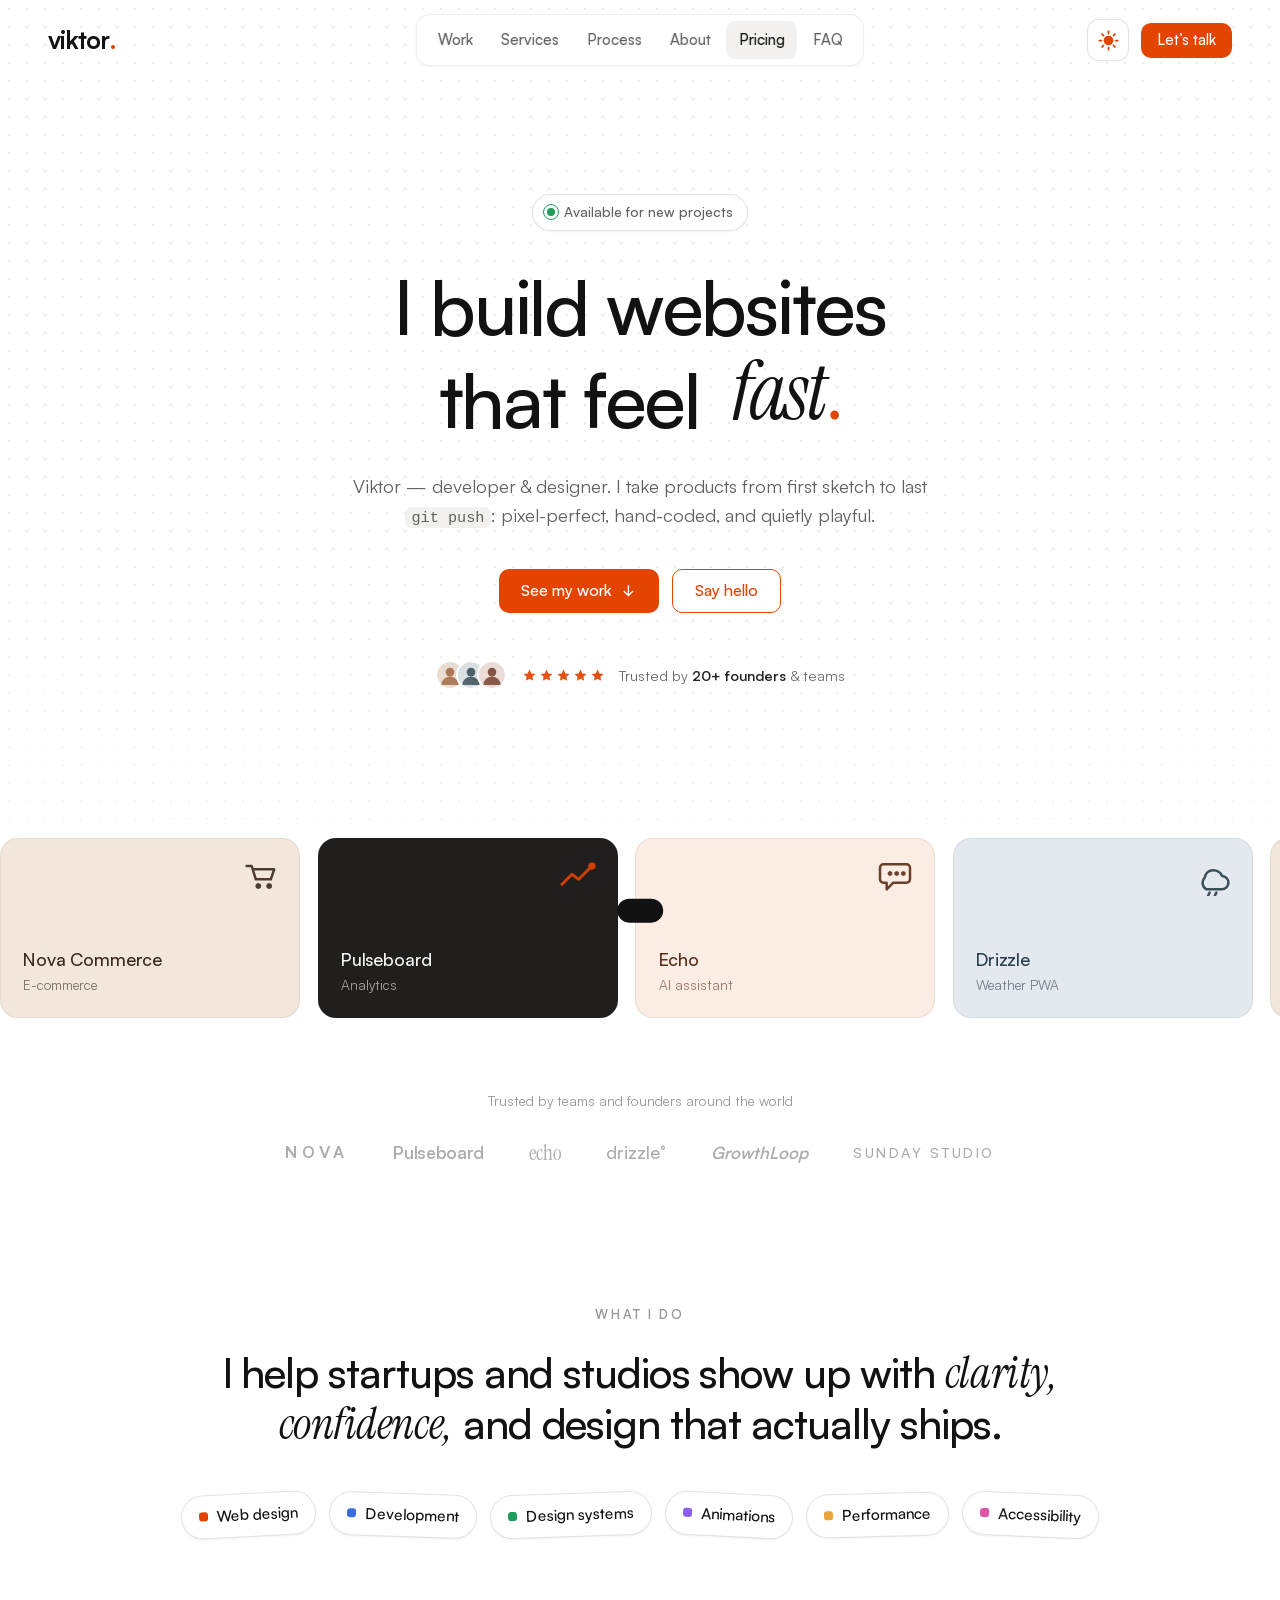
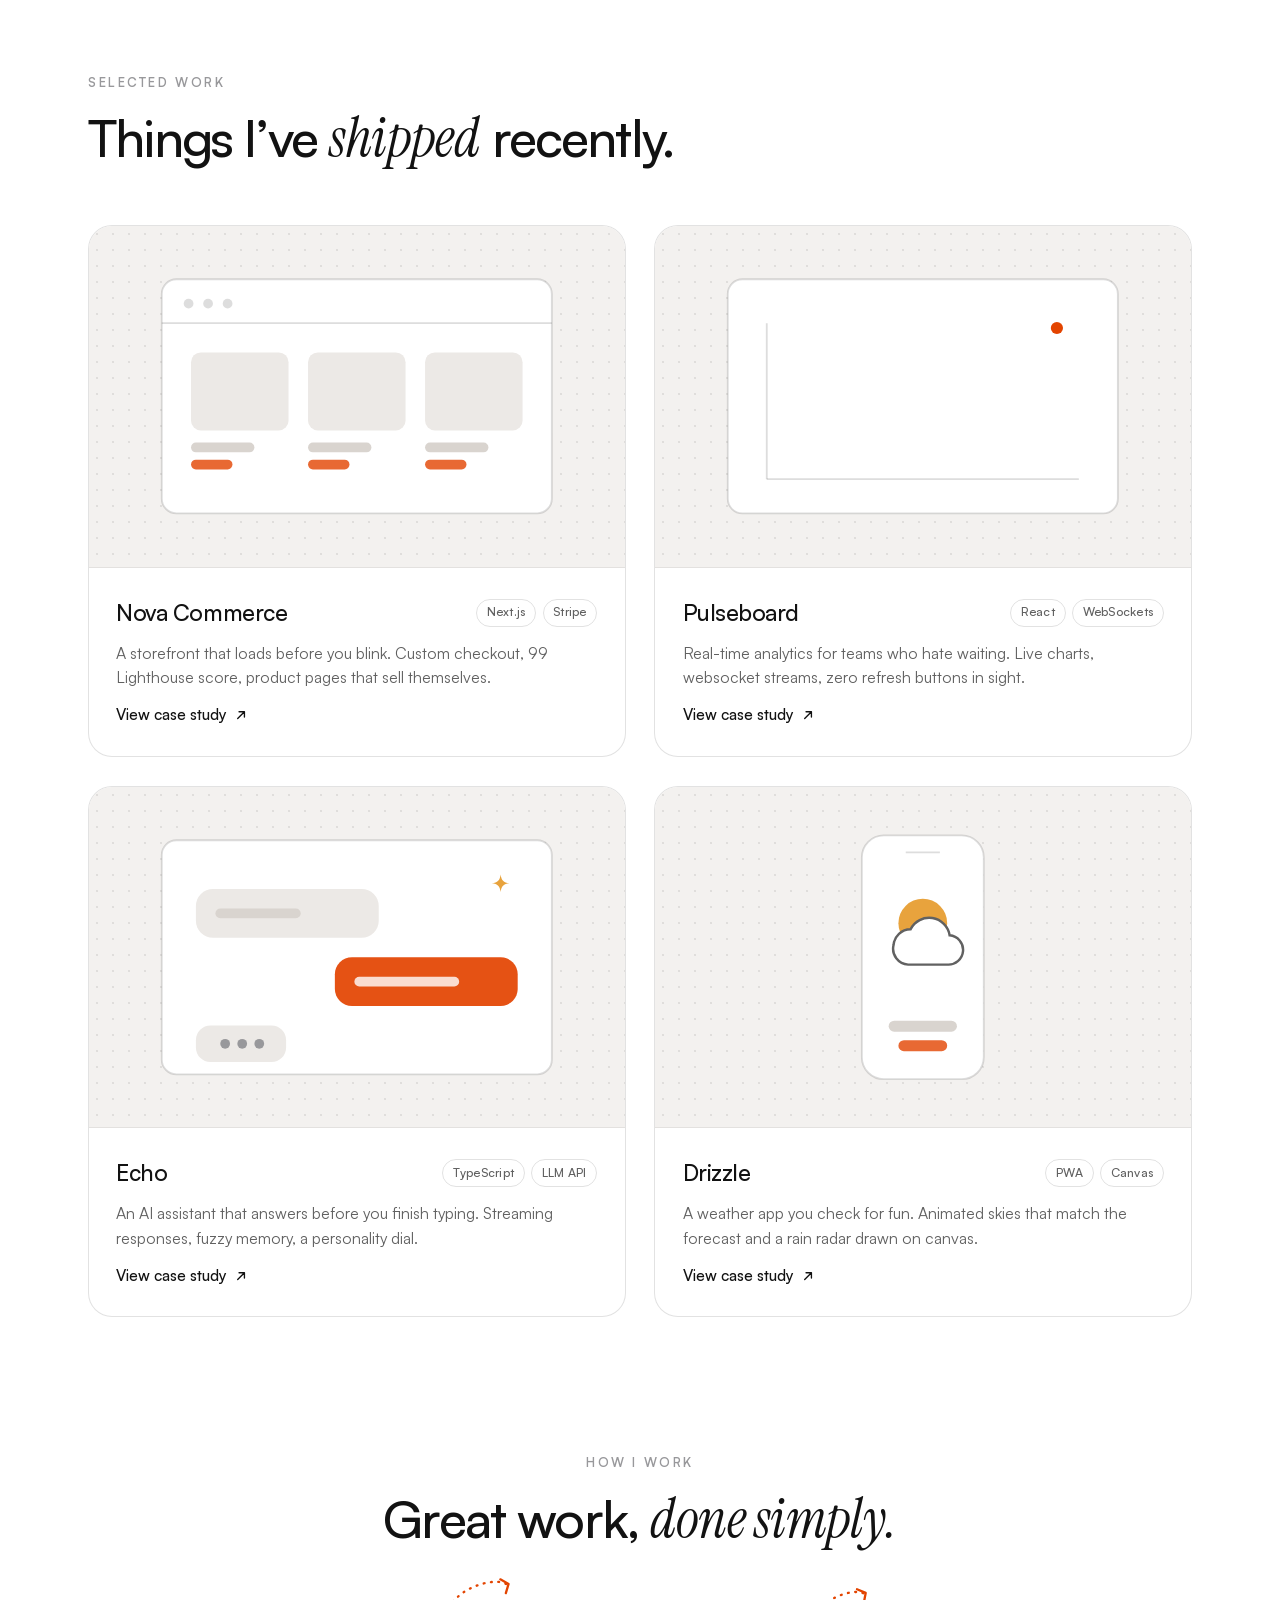
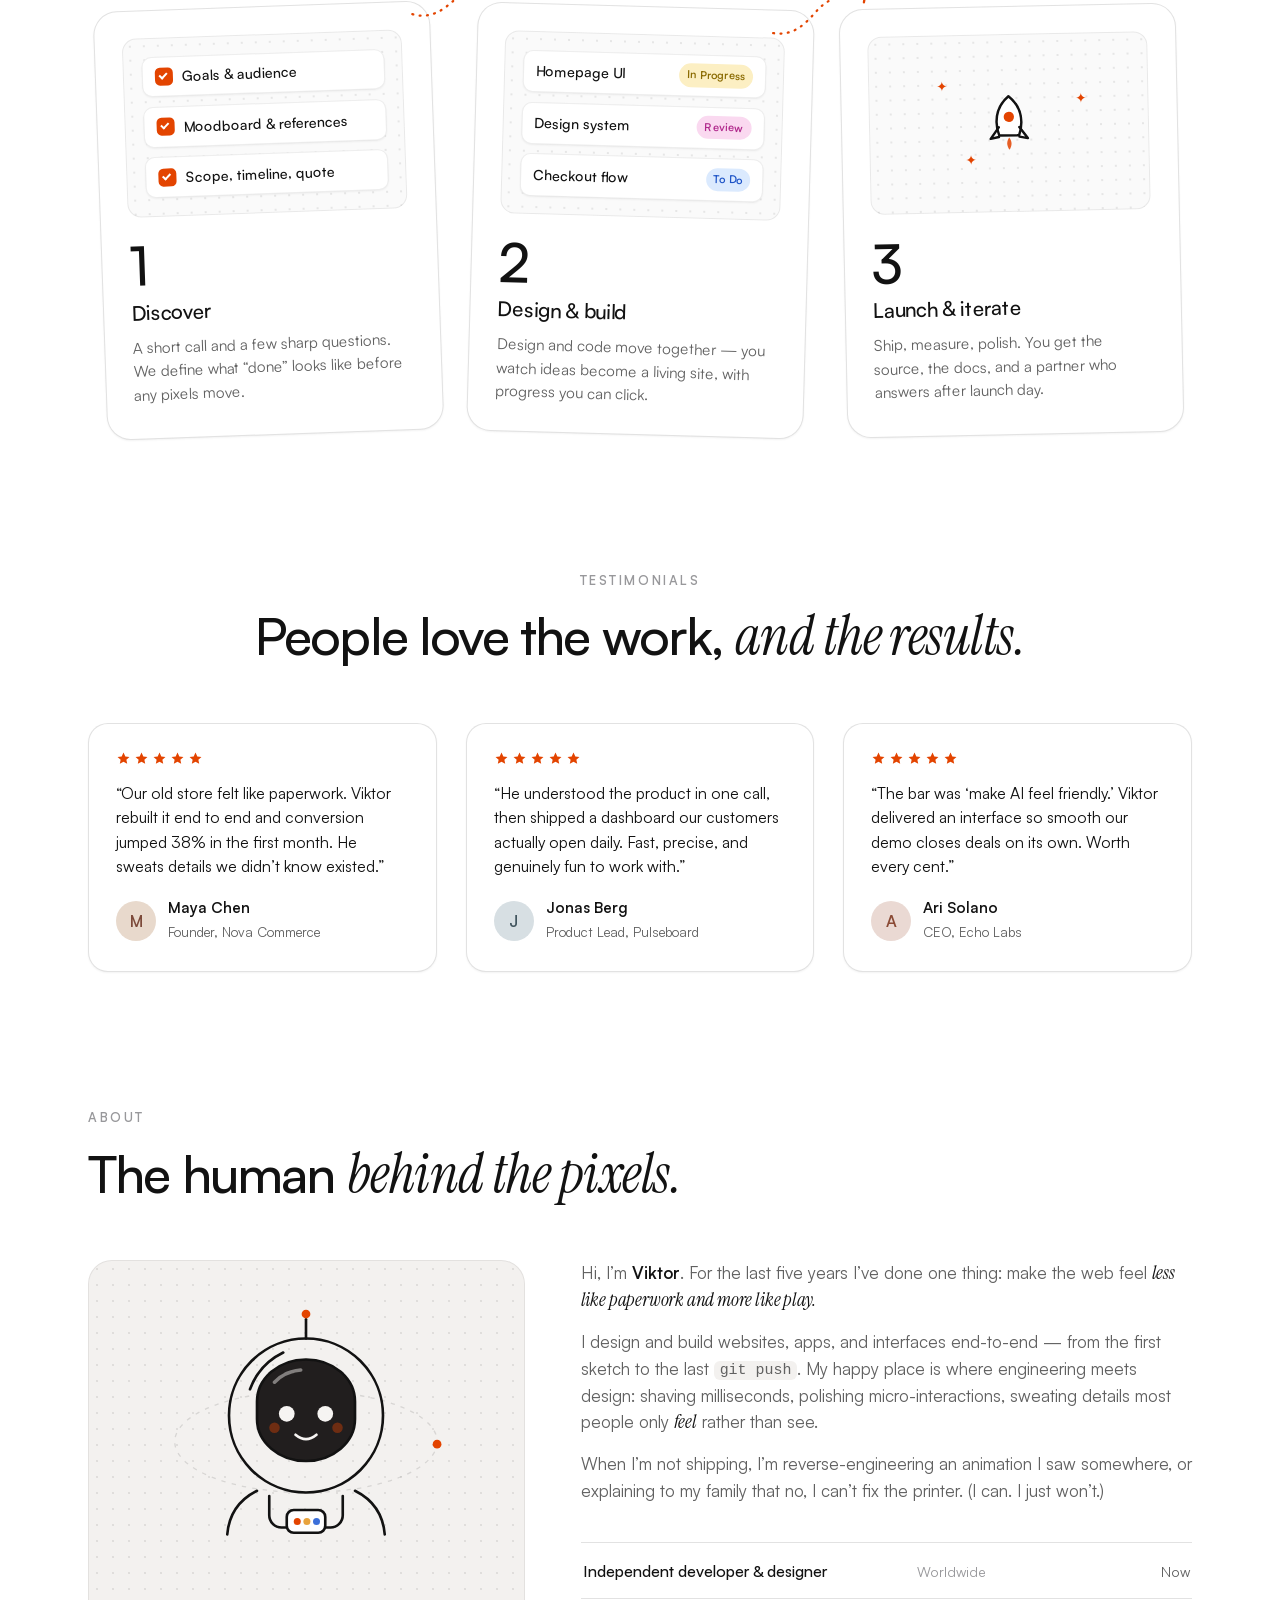
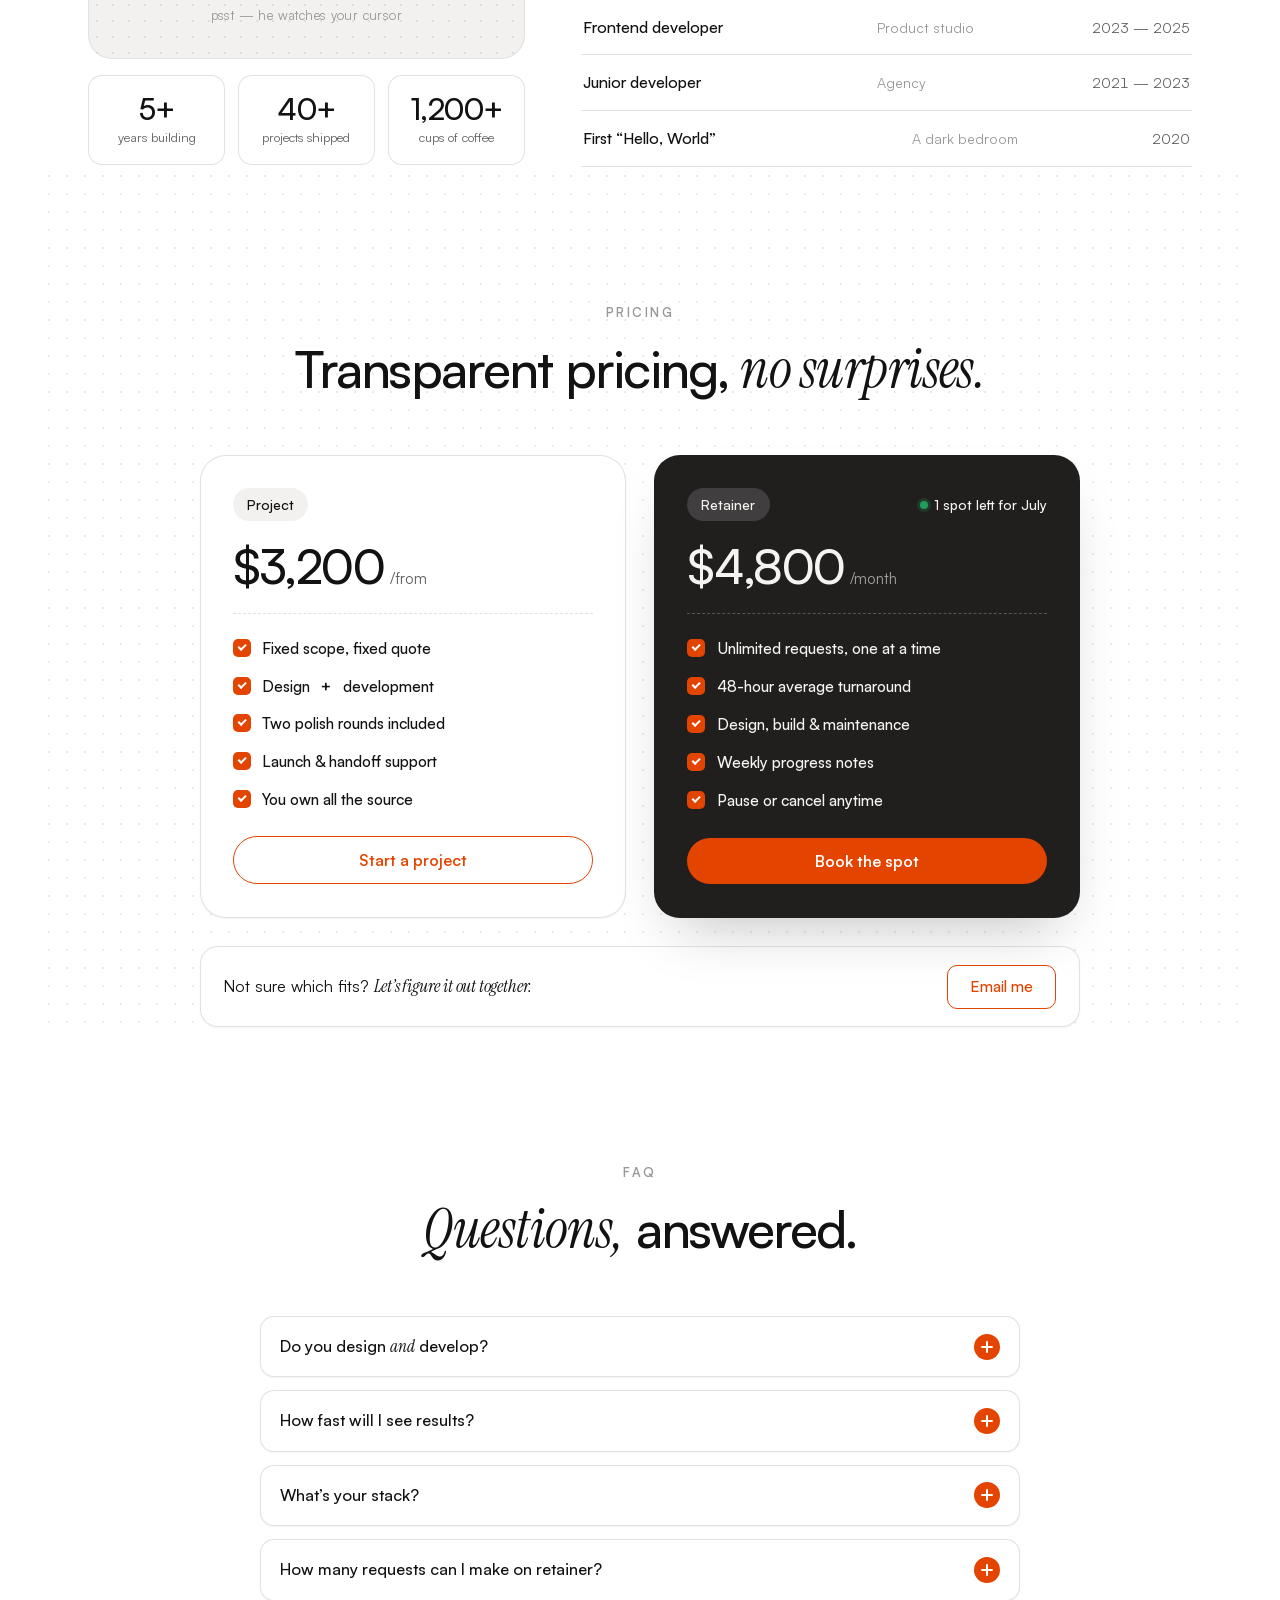
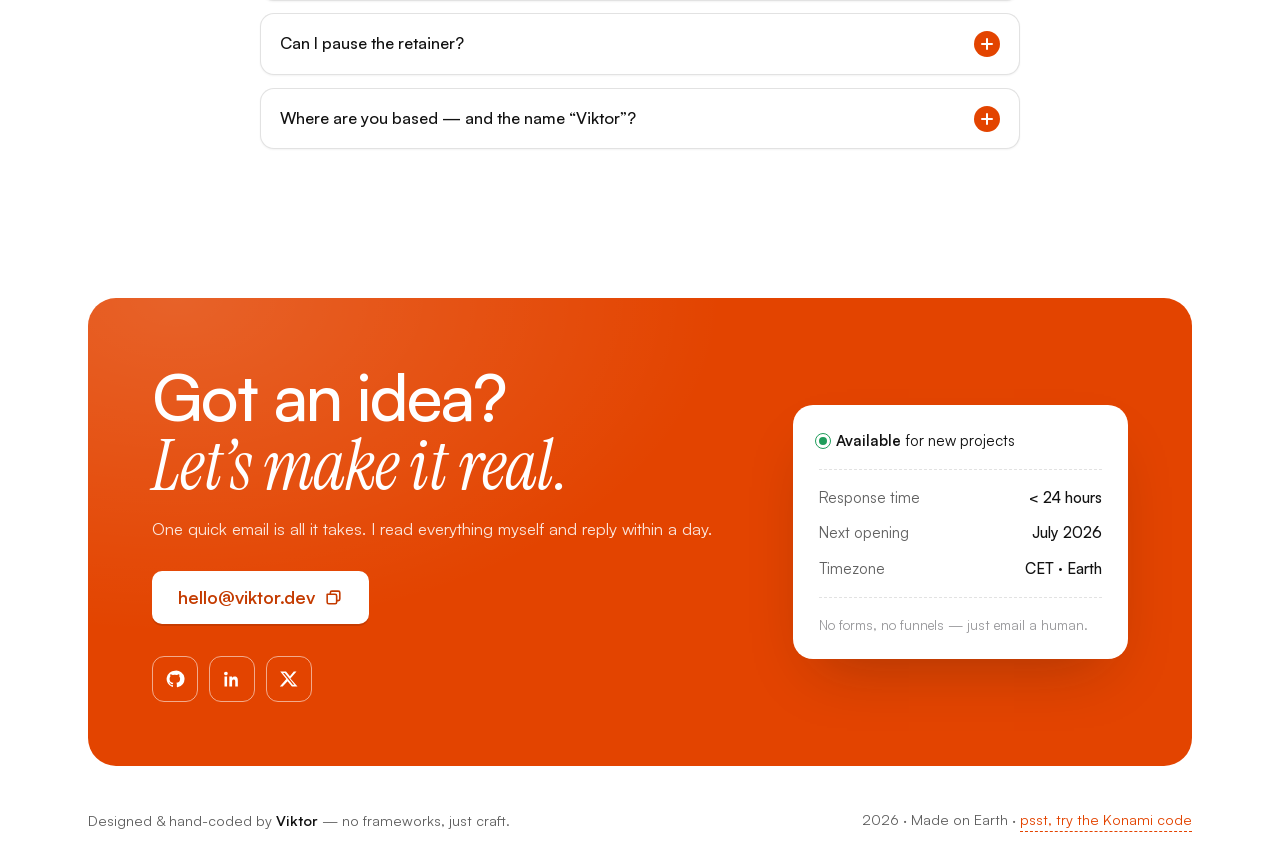
==== commit e8581214: "Redesign: editorial ink-and-orange look, new section architecture Complete v2 of the portfolio. Visu" ====
--- a/index.html
+++ b/index.html
@@ -1,23 +1,23 @@
 <!DOCTYPE html>
-<html lang="en" data-theme="night">
+<html lang="en" data-theme="light">
 <head>
   <meta charset="UTF-8" />
   <meta name="viewport" content="width=device-width, initial-scale=1.0" />
   <title>Viktor · Developer &amp; Designer</title>
-  <meta name="description" content="Viktor is a developer & designer crafting fast, playful, hand-built digital experiences. No templates, no frameworks — just code, taste, and care." />
-  <meta name="color-scheme" content="dark light" />
-  <meta name="theme-color" content="#070b14" media="(prefers-color-scheme: dark)" />
-  <meta name="theme-color" content="#faf6ee" media="(prefers-color-scheme: light)" />
+  <meta name="description" content="Viktor is a developer & designer crafting fast, hand-built websites and products. Design that ships — no templates, no frameworks, just craft." />
+  <meta name="color-scheme" content="light dark" />
+  <meta name="theme-color" content="#ffffff" media="(prefers-color-scheme: light)" />
+  <meta name="theme-color" content="#161313" media="(prefers-color-scheme: dark)" />
 
   <!-- Open Graph -->
   <meta property="og:type" content="website" />
   <meta property="og:title" content="Viktor · Developer & Designer" />
-  <meta property="og:description" content="Hand-built digital experiences that feel alive. Explore the work, the constellation of skills, and the flight log." />
+  <meta property="og:description" content="Websites that feel alive. Designed and hand-coded end to end — fast, playful, and built to convert." />
   <meta name="twitter:card" content="summary" />
   <meta name="twitter:title" content="Viktor · Developer & Designer" />
-  <meta name="twitter:description" content="Hand-built digital experiences that feel alive." />
-
-  <link rel="icon" href="data:image/svg+xml,%3Csvg xmlns='http://www.w3.org/2000/svg' viewBox='0 0 24 24'%3E%3Cdefs%3E%3ClinearGradient id='g' x1='0' y1='0' x2='1' y2='1'%3E%3Cstop offset='0' stop-color='%2322d3ee'/%3E%3Cstop offset='1' stop-color='%23a78bfa'/%3E%3C/linearGradient%3E%3C/defs%3E%3Cpath fill='url(%23g)' d='M12 0c1 8 4 11 12 12-8 1-11 4-12 12-1-8-4-11-12-12C8 11 11 8 12 0Z'/%3E%3C/svg%3E" />
+  <meta name="twitter:description" content="Websites that feel alive. Designed and hand-coded end to end." />
+
+  <link rel="icon" href="data:image/svg+xml,%3Csvg xmlns='http://www.w3.org/2000/svg' viewBox='0 0 24 24'%3E%3Crect width='24' height='24' rx='6' fill='%23E34400'/%3E%3Cpath d='M6.2 7h3l2.8 7.4L14.8 7h3l-4.4 10.6h-2.8L6.2 7Z' fill='%23fff'/%3E%3C/svg%3E" />
 
   <!-- Theme + JS flags, before paint to avoid flashes -->
   <script>
@@ -26,13 +26,16 @@
       d.classList.add('js');
       try {
         var saved = localStorage.getItem('viktor-theme');
-        var theme = saved || (window.matchMedia('(prefers-color-scheme: light)').matches ? 'day' : 'night');
+        if (saved === 'day') saved = 'light';
+        if (saved === 'night') saved = 'dark';
+        var theme = saved || (window.matchMedia('(prefers-color-scheme: dark)').matches ? 'dark' : 'light');
         d.setAttribute('data-theme', theme);
       } catch (e) {}
     })();
   </script>
 
-  <link rel="preload" href="fonts/space-grotesk.woff2" as="font" type="font/woff2" crossorigin />
+  <link rel="preload" href="fonts/satoshi.woff2" as="font" type="font/woff2" crossorigin />
+  <link rel="preload" href="fonts/instrument-serif-italic.woff2" as="font" type="font/woff2" crossorigin />
   <link rel="stylesheet" href="styles.css" />
 
   <!-- Structured data -->
@@ -42,7 +45,8 @@
     "@type": "Person",
     "name": "Viktor",
     "jobTitle": "Developer & Designer",
-    "description": "Developer & designer crafting fast, playful, hand-built digital experiences.",
+    "email": "hello@viktor.dev",
+    "description": "Developer & designer crafting fast, hand-built websites and digital products.",
     "knowsAbout": ["JavaScript", "TypeScript", "React", "Node.js", "Web Design", "Accessibility", "Performance"]
   }
   </script>
@@ -50,71 +54,65 @@
 <body>
   <a class="skip-link" href="#work">Skip to content</a>
 
-  <!-- ✦ The sky (canvas starfield, sits behind everything) -->
+  <!-- Starfield canvas: visible in dark mode, and during warp in any mode -->
   <canvas id="sky" aria-hidden="true"></canvas>
-  <div class="aurora" aria-hidden="true">
-    <div class="aurora__blob aurora__blob--1"></div>
-    <div class="aurora__blob aurora__blob--2"></div>
-    <div class="aurora__blob aurora__blob--3"></div>
-  </div>
-  <div class="grain" aria-hidden="true"></div>
-
-  <!-- Scroll progress -->
-  <div class="progress" aria-hidden="true"><div class="progress__bar" id="progressBar"></div></div>
 
   <!-- ✦ Navigation -->
   <header class="nav" id="nav">
-    <a class="nav__logo" href="#top" aria-label="Viktor — back to top">
-      <span class="nav__logo-v">v</span>
-      <svg class="sparkle" viewBox="0 0 24 24" aria-hidden="true"><path d="M12 0c1 8 4 11 12 12-8 1-11 4-12 12-1-8-4-11-12-12C8 11 11 8 12 0Z"/></svg>
-    </a>
-
-    <nav class="nav__links" id="navLinks" aria-label="Main navigation">
-      <a href="#work" class="nav__link" data-section="work"><span class="nav__num">01</span>Work</a>
-      <a href="#about" class="nav__link" data-section="about"><span class="nav__num">02</span>About</a>
-      <a href="#skills" class="nav__link" data-section="skills"><span class="nav__num">03</span>Skills</a>
-      <a href="#journey" class="nav__link" data-section="journey"><span class="nav__num">04</span>Journey</a>
-      <a href="#contact" class="nav__link nav__link--cta" data-section="contact">Contact</a>
-    </nav>
-
-    <div class="nav__actions">
-      <!-- Day / night toggle with morphing sun & moon -->
-      <button class="theme-toggle" id="themeToggle" aria-label="Switch to day mode" title="Toggle day / night">
-        <svg viewBox="0 0 24 24" aria-hidden="true">
-          <mask id="moon-mask">
-            <rect x="0" y="0" width="24" height="24" fill="white"/>
-            <circle class="toggle__bite" cx="30" cy="6" r="7" fill="black"/>
-          </mask>
-          <circle class="toggle__core" cx="12" cy="12" r="5.5" mask="url(#moon-mask)"/>
-          <g class="toggle__rays" stroke-linecap="round">
-            <line x1="12" y1="1.5"  x2="12" y2="4"/>
-            <line x1="12" y1="20"   x2="12" y2="22.5"/>
-            <line x1="1.5" y1="12"  x2="4"  y2="12"/>
-            <line x1="20"  y1="12"  x2="22.5" y2="12"/>
-            <line x1="4.6" y1="4.6" x2="6.4" y2="6.4"/>
-            <line x1="17.6" y1="17.6" x2="19.4" y2="19.4"/>
-            <line x1="4.6" y1="19.4" x2="6.4" y2="17.6"/>
-            <line x1="17.6" y1="6.4" x2="19.4" y2="4.6"/>
-          </g>
-        </svg>
-      </button>
-
-      <button class="nav__burger" id="navBurger" aria-label="Open menu" aria-expanded="false" aria-controls="mobileMenu">
-        <span></span><span></span>
-      </button>
+    <div class="nav__inner">
+      <a class="nav__logo" href="#top" aria-label="Viktor — back to top">viktor<span class="nav__logo-dot">.</span></a>
+
+      <nav class="nav__bar" id="navLinks" aria-label="Main navigation">
+        <a href="#work" class="nav__link" data-section="work">Work</a>
+        <a href="#services" class="nav__link" data-section="services">Services</a>
+        <a href="#process" class="nav__link" data-section="process">Process</a>
+        <a href="#about" class="nav__link" data-section="about">About</a>
+        <a href="#pricing" class="nav__link" data-section="pricing">Pricing</a>
+        <a href="#faq" class="nav__link" data-section="faq">FAQ</a>
+      </nav>
+
+      <div class="nav__actions">
+        <button class="theme-toggle" id="themeToggle" aria-label="Switch to dark mode" title="Toggle light / dark">
+          <svg viewBox="0 0 24 24" aria-hidden="true">
+            <mask id="moon-mask">
+              <rect x="0" y="0" width="24" height="24" fill="white"/>
+              <circle class="toggle__bite" cx="30" cy="6" r="7" fill="black"/>
+            </mask>
+            <circle class="toggle__core" cx="12" cy="12" r="5.5" mask="url(#moon-mask)"/>
+            <g class="toggle__rays" stroke-linecap="round">
+              <line x1="12" y1="1.5"  x2="12" y2="4"/>
+              <line x1="12" y1="20"   x2="12" y2="22.5"/>
+              <line x1="1.5" y1="12"  x2="4"  y2="12"/>
+              <line x1="20"  y1="12"  x2="22.5" y2="12"/>
+              <line x1="4.6" y1="4.6" x2="6.4" y2="6.4"/>
+              <line x1="17.6" y1="17.6" x2="19.4" y2="19.4"/>
+              <line x1="4.6" y1="19.4" x2="6.4" y2="17.6"/>
+              <line x1="17.6" y1="6.4" x2="19.4" y2="4.6"/>
+            </g>
+          </svg>
+        </button>
+
+        <a href="#contact" class="btn btn--primary btn--nav" data-magnetic>Let’s talk</a>
+
+        <button class="nav__burger" id="navBurger" aria-label="Open menu" aria-expanded="false" aria-controls="mobileMenu">
+          <span></span><span></span>
+        </button>
+      </div>
     </div>
   </header>
 
   <!-- Mobile menu overlay -->
   <div class="menu" id="mobileMenu" aria-hidden="true">
     <nav class="menu__links" aria-label="Mobile navigation">
-      <a href="#work" class="menu__link" style="--i:0"><span>01</span>Work</a>
-      <a href="#about" class="menu__link" style="--i:1"><span>02</span>About</a>
-      <a href="#skills" class="menu__link" style="--i:2"><span>03</span>Skills</a>
-      <a href="#journey" class="menu__link" style="--i:3"><span>04</span>Journey</a>
-      <a href="#contact" class="menu__link" style="--i:4"><span>05</span>Contact</a>
+      <a href="#work" class="menu__link" style="--i:0">Work</a>
+      <a href="#services" class="menu__link" style="--i:1">Services</a>
+      <a href="#process" class="menu__link" style="--i:2">Process</a>
+      <a href="#about" class="menu__link" style="--i:3">About</a>
+      <a href="#pricing" class="menu__link" style="--i:4">Pricing</a>
+      <a href="#faq" class="menu__link" style="--i:5">FAQ</a>
+      <a href="#contact" class="menu__link menu__link--accent" style="--i:6">Let’s talk</a>
     </nav>
-    <p class="menu__foot" style="--i:5">hello@viktor.dev · Earth</p>
+    <p class="menu__foot" style="--i:7">hello@viktor.dev · responds within 24h</p>
   </div>
 
   <main id="top">
@@ -122,9 +120,9 @@
     <!-- ════════════════════ HERO ════════════════════ -->
     <section class="hero" id="home">
       <div class="hero__inner">
-        <p class="hero__eyebrow" data-reveal>
+        <p class="hero__badge" data-reveal>
           <span class="status-dot" aria-hidden="true"></span>
-          Viktor — developer &amp; designer, based on Earth
+          Available for new projects
         </p>
 
         <h1 class="hero__title">
@@ -139,45 +137,118 @@
           </span>
         </h1>
 
-        <p class="hero__sub" data-reveal data-reveal-delay="500">
-          Pixel-perfect, hand-coded, and a little bit playful.
-          I turn ideas into smooth digital products people actually enjoy using.
+        <p class="hero__sub" data-reveal data-reveal-delay="450">
+          Viktor — developer &amp; designer. I take products from first sketch to
+          last <code>git push</code>: pixel-perfect, hand-coded, and quietly playful.
         </p>
 
-        <div class="hero__cta" data-reveal data-reveal-delay="650">
+        <div class="hero__cta" data-reveal data-reveal-delay="600">
           <a href="#work" class="btn btn--primary" data-magnetic>
             <span>See my work</span>
             <svg viewBox="0 0 24 24" aria-hidden="true"><path d="M12 4v14m0 0 6-6m-6 6-6-6" fill="none" stroke="currentColor" stroke-width="2" stroke-linecap="round" stroke-linejoin="round"/></svg>
           </a>
-          <a href="#contact" class="btn btn--ghost" data-magnetic>
+          <a href="#contact" class="btn btn--outline" data-magnetic>
             <span>Say hello</span>
           </a>
         </div>
-      </div>
-
-      <a class="hero__scroll" href="#work" aria-label="Scroll to work">
-        <span class="hero__scroll-text">scroll</span>
-        <span class="hero__scroll-line" aria-hidden="true"><span></span></span>
-      </a>
-    </section>
-
-    <!-- ════════════════════ MARQUEE ════════════════════ -->
-    <div class="marquee" aria-hidden="true">
-      <div class="marquee__track">
-        <div class="marquee__group">
-          <span>JavaScript</span><i>✦</i><span>TypeScript</span><i>✦</i><span>React</span><i>✦</i><span>Node.js</span><i>✦</i><span>CSS Wizardry</span><i>✦</i><span>SVG Animation</span><i>✦</i><span>Accessibility</span><i>✦</i><span>Performance</span><i>✦</i>
+
+        <div class="hero__trust" data-reveal data-reveal-delay="750">
+          <span class="hero__avatars" aria-hidden="true">
+            <svg viewBox="0 0 36 36"><circle cx="18" cy="18" r="18" fill="#E8D9CC"/><circle cx="18" cy="14" r="6" fill="#A56D4B"/><path d="M6 32a12 12 0 0 1 24 0" fill="#A56D4B"/></svg>
+            <svg viewBox="0 0 36 36"><circle cx="18" cy="18" r="18" fill="#D7DFE3"/><circle cx="18" cy="14" r="6" fill="#41555E"/><path d="M6 32a12 12 0 0 1 24 0" fill="#41555E"/></svg>
+            <svg viewBox="0 0 36 36"><circle cx="18" cy="18" r="18" fill="#EAD9D3"/><circle cx="18" cy="14" r="6" fill="#7C4A3A"/><path d="M6 32a12 12 0 0 1 24 0" fill="#7C4A3A"/></svg>
+          </span>
+          <span class="hero__stars" aria-label="Rated five stars by clients">
+            <svg viewBox="0 0 24 24" aria-hidden="true"><path d="M12 2.5 14.9 8.6l6.6.8-4.9 4.5 1.3 6.5L12 17.2 6.1 20.4l1.3-6.5L2.5 9.4l6.6-.8Z"/></svg>
+            <svg viewBox="0 0 24 24" aria-hidden="true"><path d="M12 2.5 14.9 8.6l6.6.8-4.9 4.5 1.3 6.5L12 17.2 6.1 20.4l1.3-6.5L2.5 9.4l6.6-.8Z"/></svg>
+            <svg viewBox="0 0 24 24" aria-hidden="true"><path d="M12 2.5 14.9 8.6l6.6.8-4.9 4.5 1.3 6.5L12 17.2 6.1 20.4l1.3-6.5L2.5 9.4l6.6-.8Z"/></svg>
+            <svg viewBox="0 0 24 24" aria-hidden="true"><path d="M12 2.5 14.9 8.6l6.6.8-4.9 4.5 1.3 6.5L12 17.2 6.1 20.4l1.3-6.5L2.5 9.4l6.6-.8Z"/></svg>
+            <svg viewBox="0 0 24 24" aria-hidden="true"><path d="M12 2.5 14.9 8.6l6.6.8-4.9 4.5 1.3 6.5L12 17.2 6.1 20.4l1.3-6.5L2.5 9.4l6.6-.8Z"/></svg>
+          </span>
+          <span class="hero__trust-text">Trusted by <strong>20+ founders</strong> &amp; teams</span>
         </div>
-        <div class="marquee__group">
-          <span>JavaScript</span><i>✦</i><span>TypeScript</span><i>✦</i><span>React</span><i>✦</i><span>Node.js</span><i>✦</i><span>CSS Wizardry</span><i>✦</i><span>SVG Animation</span><i>✦</i><span>Accessibility</span><i>✦</i><span>Performance</span><i>✦</i>
+      </div>
+    </section>
+
+    <!-- ════════════════════ WORK MARQUEE ════════════════════ -->
+    <div class="strip" aria-hidden="true">
+      <div class="strip__track">
+        <div class="strip__group">
+          <a href="#work" class="strip__card strip__card--nova" tabindex="-1">
+            <svg viewBox="0 0 48 48"><path d="M8 12h6l5 16h18l4-12H17" fill="none" stroke-width="3" stroke-linecap="round" stroke-linejoin="round"/><circle cx="22" cy="36" r="3"/><circle cx="35" cy="36" r="3"/></svg>
+            <span>Nova Commerce</span><em>E-commerce</em>
+          </a>
+          <a href="#work" class="strip__card strip__card--pulse" tabindex="-1">
+            <svg viewBox="0 0 48 48"><path d="M6 34 18 22l8 6L42 12" fill="none" stroke-width="3.5" stroke-linecap="round" stroke-linejoin="round"/><circle cx="42" cy="12" r="4"/></svg>
+            <span>Pulseboard</span><em>Analytics</em>
+          </a>
+          <a href="#work" class="strip__card strip__card--echo" tabindex="-1">
+            <svg viewBox="0 0 48 48"><path d="M10 10h28a4 4 0 0 1 4 4v14a4 4 0 0 1-4 4H22l-8 8v-8h-4a4 4 0 0 1-4-4V14a4 4 0 0 1 4-4Z" fill="none" stroke-width="3" stroke-linejoin="round"/><circle cx="18" cy="21" r="2.4"/><circle cx="26" cy="21" r="2.4"/><circle cx="34" cy="21" r="2.4"/></svg>
+            <span>Echo</span><em>AI assistant</em>
+          </a>
+          <a href="#work" class="strip__card strip__card--drizzle" tabindex="-1">
+            <svg viewBox="0 0 48 48"><path d="M14 26a10 10 0 0 1 10-9 12 12 0 0 1 11 7 8 8 0 0 1-1 16H16a9 9 0 0 1-2-14Z" fill="none" stroke-width="3" stroke-linejoin="round"/><line x1="20" y1="44" x2="18" y2="48" stroke-width="3" stroke-linecap="round"/><line x1="28" y1="44" x2="26" y2="48" stroke-width="3" stroke-linecap="round"/></svg>
+            <span>Drizzle</span><em>Weather PWA</em>
+          </a>
         </div>
+        <div class="strip__group">
+          <a href="#work" class="strip__card strip__card--nova" tabindex="-1">
+            <svg viewBox="0 0 48 48"><path d="M8 12h6l5 16h18l4-12H17" fill="none" stroke-width="3" stroke-linecap="round" stroke-linejoin="round"/><circle cx="22" cy="36" r="3"/><circle cx="35" cy="36" r="3"/></svg>
+            <span>Nova Commerce</span><em>E-commerce</em>
+          </a>
+          <a href="#work" class="strip__card strip__card--pulse" tabindex="-1">
+            <svg viewBox="0 0 48 48"><path d="M6 34 18 22l8 6L42 12" fill="none" stroke-width="3.5" stroke-linecap="round" stroke-linejoin="round"/><circle cx="42" cy="12" r="4"/></svg>
+            <span>Pulseboard</span><em>Analytics</em>
+          </a>
+          <a href="#work" class="strip__card strip__card--echo" tabindex="-1">
+            <svg viewBox="0 0 48 48"><path d="M10 10h28a4 4 0 0 1 4 4v14a4 4 0 0 1-4 4H22l-8 8v-8h-4a4 4 0 0 1-4-4V14a4 4 0 0 1 4-4Z" fill="none" stroke-width="3" stroke-linejoin="round"/><circle cx="18" cy="21" r="2.4"/><circle cx="26" cy="21" r="2.4"/><circle cx="34" cy="21" r="2.4"/></svg>
+            <span>Echo</span><em>AI assistant</em>
+          </a>
+          <a href="#work" class="strip__card strip__card--drizzle" tabindex="-1">
+            <svg viewBox="0 0 48 48"><path d="M14 26a10 10 0 0 1 10-9 12 12 0 0 1 11 7 8 8 0 0 1-1 16H16a9 9 0 0 1-2-14Z" fill="none" stroke-width="3" stroke-linejoin="round"/><line x1="20" y1="44" x2="18" y2="48" stroke-width="3" stroke-linecap="round"/><line x1="28" y1="44" x2="26" y2="48" stroke-width="3" stroke-linecap="round"/></svg>
+            <span>Drizzle</span><em>Weather PWA</em>
+          </a>
+        </div>
       </div>
     </div>
+
+    <!-- Trusted-by wordmarks -->
+    <section class="logos" aria-label="Trusted by">
+      <p class="logos__label" data-reveal>Trusted by teams and founders around the world</p>
+      <ul class="logos__row" data-reveal>
+        <li class="logos__mark logos__mark--1">NOVA</li>
+        <li class="logos__mark logos__mark--2">Pulseboard</li>
+        <li class="logos__mark logos__mark--3">echo</li>
+        <li class="logos__mark logos__mark--4">drizzle°</li>
+        <li class="logos__mark logos__mark--5">GrowthLoop</li>
+        <li class="logos__mark logos__mark--6">SUNDAY&nbsp;STUDIO</li>
+      </ul>
+    </section>
+
+    <!-- ════════════════════ SERVICES INTRO ════════════════════ -->
+    <section class="section intro" id="services">
+      <p class="eyebrow" data-reveal>What I do</p>
+      <h2 class="intro__statement" data-reveal>
+        I help startups and studios show up with
+        <em>clarity,</em> <em>confidence,</em> and design that
+        <span class="intro__strong">actually ships.</span>
+      </h2>
+
+      <ul class="tags" data-reveal>
+        <li class="tag" style="--tilt:-3deg"><i class="tag__dot tag__dot--orange"></i>Web design</li>
+        <li class="tag" style="--tilt:2deg"><i class="tag__dot tag__dot--blue"></i>Development</li>
+        <li class="tag" style="--tilt:-2deg"><i class="tag__dot tag__dot--green"></i>Design systems</li>
+        <li class="tag" style="--tilt:3deg"><i class="tag__dot tag__dot--purple"></i>Animations</li>
+        <li class="tag" style="--tilt:-1.5deg"><i class="tag__dot tag__dot--yellow"></i>Performance</li>
+        <li class="tag" style="--tilt:2.5deg"><i class="tag__dot tag__dot--pink"></i>Accessibility</li>
+      </ul>
+    </section>
 
     <!-- ════════════════════ WORK ════════════════════ -->
     <section class="section" id="work">
       <header class="section__head" data-reveal>
-        <p class="section__eyebrow"><span>01</span> Selected work</p>
-        <h2 class="section__title">Things I’ve launched<br>into orbit</h2>
+        <p class="eyebrow">Selected work</p>
+        <h2 class="section__title">Things I’ve <em>shipped</em> recently.</h2>
       </header>
 
       <div class="projects">
@@ -214,13 +285,14 @@
             </svg>
           </div>
           <div class="project__body">
-            <span class="project__num">01</span>
-            <h3 class="project__name">Nova Commerce</h3>
-            <p class="project__desc">A storefront that loads before you blink. Custom checkout, 99 Lighthouse score, and product pages that sell themselves.</p>
-            <ul class="project__tags"><li>Next.js</li><li>Stripe</li><li>PostgreSQL</li></ul>
-            <div class="project__links">
-              <a href="#contact" class="project__link">Case study <svg viewBox="0 0 24 24" aria-hidden="true"><path d="M5 12h14m0 0-6-6m6 6-6 6" fill="none" stroke="currentColor" stroke-width="2" stroke-linecap="round" stroke-linejoin="round"/></svg></a>
+            <div class="project__row">
+              <h3 class="project__name">Nova Commerce</h3>
+              <ul class="project__tags"><li>Next.js</li><li>Stripe</li></ul>
             </div>
+            <p class="project__desc">A storefront that loads before you blink. Custom checkout, 99 Lighthouse score, product pages that sell themselves.</p>
+            <a href="#contact" class="project__link">View case study
+              <svg viewBox="0 0 24 24" aria-hidden="true"><path d="M7 17 17 7m0 0H9m8 0v8" fill="none" stroke="currentColor" stroke-width="2" stroke-linecap="round" stroke-linejoin="round"/></svg>
+            </a>
           </div>
         </article>
 
@@ -240,13 +312,14 @@
             </svg>
           </div>
           <div class="project__body">
-            <span class="project__num">02</span>
-            <h3 class="project__name">Pulseboard</h3>
-            <p class="project__desc">Real-time analytics for teams who hate waiting. Live charts, websocket streams, and zero refresh buttons in sight.</p>
-            <ul class="project__tags"><li>React</li><li>WebSockets</li><li>D3</li></ul>
-            <div class="project__links">
-              <a href="#contact" class="project__link">Case study <svg viewBox="0 0 24 24" aria-hidden="true"><path d="M5 12h14m0 0-6-6m6 6-6 6" fill="none" stroke="currentColor" stroke-width="2" stroke-linecap="round" stroke-linejoin="round"/></svg></a>
+            <div class="project__row">
+              <h3 class="project__name">Pulseboard</h3>
+              <ul class="project__tags"><li>React</li><li>WebSockets</li></ul>
             </div>
+            <p class="project__desc">Real-time analytics for teams who hate waiting. Live charts, websocket streams, zero refresh buttons in sight.</p>
+            <a href="#contact" class="project__link">View case study
+              <svg viewBox="0 0 24 24" aria-hidden="true"><path d="M7 17 17 7m0 0H9m8 0v8" fill="none" stroke="currentColor" stroke-width="2" stroke-linecap="round" stroke-linejoin="round"/></svg>
+            </a>
           </div>
         </article>
 
@@ -273,13 +346,14 @@
             </svg>
           </div>
           <div class="project__body">
-            <span class="project__num">03</span>
-            <h3 class="project__name">Echo</h3>
-            <p class="project__desc">An AI assistant that answers before you finish typing. Streaming responses, fuzzy memory, and a personality setting.</p>
-            <ul class="project__tags"><li>TypeScript</li><li>Node.js</li><li>LLM API</li></ul>
-            <div class="project__links">
-              <a href="#contact" class="project__link">Case study <svg viewBox="0 0 24 24" aria-hidden="true"><path d="M5 12h14m0 0-6-6m6 6-6 6" fill="none" stroke="currentColor" stroke-width="2" stroke-linecap="round" stroke-linejoin="round"/></svg></a>
+            <div class="project__row">
+              <h3 class="project__name">Echo</h3>
+              <ul class="project__tags"><li>TypeScript</li><li>LLM API</li></ul>
             </div>
+            <p class="project__desc">An AI assistant that answers before you finish typing. Streaming responses, fuzzy memory, a personality dial.</p>
+            <a href="#contact" class="project__link">View case study
+              <svg viewBox="0 0 24 24" aria-hidden="true"><path d="M7 17 17 7m0 0H9m8 0v8" fill="none" stroke="currentColor" stroke-width="2" stroke-linecap="round" stroke-linejoin="round"/></svg>
+            </a>
           </div>
         </article>
 
@@ -289,9 +363,7 @@
             <svg class="art art--drizzle" viewBox="0 0 400 240">
               <rect class="art__window" x="150" y="20" width="100" height="200" rx="18"/>
               <line class="art__line" x1="186" y1="34" x2="214" y2="34"/>
-              <g class="drizzle__sun">
-                <circle cx="200" cy="92" r="20"/>
-              </g>
+              <g class="drizzle__sun"><circle cx="200" cy="92" r="20"/></g>
               <g class="drizzle__cloud">
                 <path d="M176 110a14 14 0 0 1 14-13 17 17 0 0 1 32 5 12 12 0 0 1-2 24h-32a13 13 0 0 1-12-16Z"/>
               </g>
@@ -302,262 +374,369 @@
               </g>
               <rect x="172" y="172" width="56" height="9" rx="4.5" class="art__bar"/>
               <rect x="180" y="188" width="40" height="9" rx="4.5" class="art__bar art__bar--accent"/>
-              <g class="drizzle__orbit"><circle cx="0" cy="0" r="4" class="drizzle__moonlet"/></g>
             </svg>
           </div>
           <div class="project__body">
-            <span class="project__num">04</span>
-            <h3 class="project__name">Drizzle</h3>
+            <div class="project__row">
+              <h3 class="project__name">Drizzle</h3>
+              <ul class="project__tags"><li>PWA</li><li>Canvas</li></ul>
+            </div>
             <p class="project__desc">A weather app you check for fun. Animated skies that match the forecast and a rain radar drawn on canvas.</p>
-            <ul class="project__tags"><li>PWA</li><li>Canvas</li><li>Geolocation</li></ul>
-            <div class="project__links">
-              <a href="#contact" class="project__link">Case study <svg viewBox="0 0 24 24" aria-hidden="true"><path d="M5 12h14m0 0-6-6m6 6-6 6" fill="none" stroke="currentColor" stroke-width="2" stroke-linecap="round" stroke-linejoin="round"/></svg></a>
-            </div>
-          </div>
-        </article>
-
+            <a href="#contact" class="project__link">View case study
+              <svg viewBox="0 0 24 24" aria-hidden="true"><path d="M7 17 17 7m0 0H9m8 0v8" fill="none" stroke="currentColor" stroke-width="2" stroke-linecap="round" stroke-linejoin="round"/></svg>
+            </a>
+          </div>
+        </article>
+
+      </div>
+    </section>
+
+    <!-- ════════════════════ PROCESS ════════════════════ -->
+    <section class="section" id="process">
+      <header class="section__head section__head--center" data-reveal>
+        <p class="eyebrow">How I work</p>
+        <h2 class="section__title">Great work, <em>done simply.</em></h2>
+      </header>
+
+      <div class="process">
+        <svg class="process__squiggle process__squiggle--1" viewBox="0 0 120 60" aria-hidden="true">
+          <path d="M8 46 C 36 54, 52 30, 64 22 S 100 6, 112 14" fill="none" stroke-width="2.5" stroke-linecap="round" stroke-dasharray="1 7"/>
+          <path d="M104 8l9 5-3 10" fill="none" stroke-width="2.5" stroke-linecap="round" stroke-linejoin="round"/>
+        </svg>
+        <svg class="process__squiggle process__squiggle--2" viewBox="0 0 120 60" aria-hidden="true">
+          <path d="M8 14 C 36 6, 52 30, 64 38 S 100 54, 112 46" fill="none" stroke-width="2.5" stroke-linecap="round" stroke-dasharray="1 7"/>
+          <path d="M104 52l9-5-3-10" fill="none" stroke-width="2.5" stroke-linecap="round" stroke-linejoin="round"/>
+        </svg>
+
+        <article class="step" style="--rot:-2deg" data-reveal>
+          <div class="step__panel" aria-hidden="true">
+            <div class="step__check"><span class="check"></span>Goals &amp; audience</div>
+            <div class="step__check"><span class="check"></span>Moodboard &amp; references</div>
+            <div class="step__check"><span class="check"></span>Scope, timeline, quote</div>
+          </div>
+          <span class="step__num">1</span>
+          <h3 class="step__name">Discover</h3>
+          <p class="step__desc">A short call and a few sharp questions. We define what “done” looks like before any pixels move.</p>
+        </article>
+
+        <article class="step" style="--rot:1.6deg" data-reveal data-reveal-delay="120">
+          <div class="step__panel" aria-hidden="true">
+            <div class="step__task">Homepage UI <span class="chiplet chiplet--yellow">In Progress</span></div>
+            <div class="step__task">Design system <span class="chiplet chiplet--magenta">Review</span></div>
+            <div class="step__task">Checkout flow <span class="chiplet chiplet--blue">To Do</span></div>
+          </div>
+          <span class="step__num">2</span>
+          <h3 class="step__name">Design &amp; build</h3>
+          <p class="step__desc">Design and code move together — you watch ideas become a living site, with progress you can click.</p>
+        </article>
+
+        <article class="step" style="--rot:-1.2deg" data-reveal data-reveal-delay="240">
+          <div class="step__panel step__panel--launch" aria-hidden="true">
+            <svg class="step__rocket" viewBox="0 0 64 64">
+              <path class="step__rocket-body" d="M32 6c8 6.5 12 15.5 12 25 0 4.8-.8 9-2.4 13H22.4A36 36 0 0 1 20 31c0-9.5 4-18.5 12-25Z"/>
+              <circle class="step__rocket-window" cx="32" cy="26" r="5"/>
+              <path class="step__rocket-fin" d="M22 36l-8 11 8-1.6M42 36l8 11-8-1.6"/>
+              <path class="step__rocket-flame" d="M32 46c2.8 3.8 2.8 7.6 0 12-2.8-4.4-2.8-8.2 0-12Z"/>
+            </svg>
+            <span class="step__spark step__spark--1">✦</span>
+            <span class="step__spark step__spark--2">✦</span>
+            <span class="step__spark step__spark--3">✦</span>
+          </div>
+          <span class="step__num">3</span>
+          <h3 class="step__name">Launch &amp; iterate</h3>
+          <p class="step__desc">Ship, measure, polish. You get the source, the docs, and a partner who answers after launch day.</p>
+        </article>
+      </div>
+    </section>
+
+    <!-- ════════════════════ TESTIMONIALS ════════════════════ -->
+    <section class="section" id="testimonials">
+      <header class="section__head section__head--center" data-reveal>
+        <p class="eyebrow">Testimonials</p>
+        <h2 class="section__title">People love the work, <em>and the results.</em></h2>
+      </header>
+
+      <div class="quotes">
+        <figure class="quote" data-reveal>
+          <span class="quote__stars" aria-label="Five stars">
+            <svg viewBox="0 0 24 24"><path d="M12 2.5 14.9 8.6l6.6.8-4.9 4.5 1.3 6.5L12 17.2 6.1 20.4l1.3-6.5L2.5 9.4l6.6-.8Z"/></svg>
+            <svg viewBox="0 0 24 24"><path d="M12 2.5 14.9 8.6l6.6.8-4.9 4.5 1.3 6.5L12 17.2 6.1 20.4l1.3-6.5L2.5 9.4l6.6-.8Z"/></svg>
+            <svg viewBox="0 0 24 24"><path d="M12 2.5 14.9 8.6l6.6.8-4.9 4.5 1.3 6.5L12 17.2 6.1 20.4l1.3-6.5L2.5 9.4l6.6-.8Z"/></svg>
+            <svg viewBox="0 0 24 24"><path d="M12 2.5 14.9 8.6l6.6.8-4.9 4.5 1.3 6.5L12 17.2 6.1 20.4l1.3-6.5L2.5 9.4l6.6-.8Z"/></svg>
+            <svg viewBox="0 0 24 24"><path d="M12 2.5 14.9 8.6l6.6.8-4.9 4.5 1.3 6.5L12 17.2 6.1 20.4l1.3-6.5L2.5 9.4l6.6-.8Z"/></svg>
+          </span>
+          <blockquote>“Our old store felt like paperwork. Viktor rebuilt it end to end and conversion jumped 38% in the first month. He sweats details we didn’t know existed.”</blockquote>
+          <figcaption>
+            <span class="quote__avatar" style="--av:#E8D9CC; --avt:#7C4A3A">M</span>
+            <span><strong>Maya Chen</strong><em>Founder, Nova Commerce</em></span>
+          </figcaption>
+        </figure>
+
+        <figure class="quote" data-reveal data-reveal-delay="120">
+          <span class="quote__stars" aria-label="Five stars">
+            <svg viewBox="0 0 24 24"><path d="M12 2.5 14.9 8.6l6.6.8-4.9 4.5 1.3 6.5L12 17.2 6.1 20.4l1.3-6.5L2.5 9.4l6.6-.8Z"/></svg>
+            <svg viewBox="0 0 24 24"><path d="M12 2.5 14.9 8.6l6.6.8-4.9 4.5 1.3 6.5L12 17.2 6.1 20.4l1.3-6.5L2.5 9.4l6.6-.8Z"/></svg>
+            <svg viewBox="0 0 24 24"><path d="M12 2.5 14.9 8.6l6.6.8-4.9 4.5 1.3 6.5L12 17.2 6.1 20.4l1.3-6.5L2.5 9.4l6.6-.8Z"/></svg>
+            <svg viewBox="0 0 24 24"><path d="M12 2.5 14.9 8.6l6.6.8-4.9 4.5 1.3 6.5L12 17.2 6.1 20.4l1.3-6.5L2.5 9.4l6.6-.8Z"/></svg>
+            <svg viewBox="0 0 24 24"><path d="M12 2.5 14.9 8.6l6.6.8-4.9 4.5 1.3 6.5L12 17.2 6.1 20.4l1.3-6.5L2.5 9.4l6.6-.8Z"/></svg>
+          </span>
+          <blockquote>“He understood the product in one call, then shipped a dashboard our customers actually open daily. Fast, precise, and genuinely fun to work with.”</blockquote>
+          <figcaption>
+            <span class="quote__avatar" style="--av:#D7DFE3; --avt:#41555E">J</span>
+            <span><strong>Jonas Berg</strong><em>Product Lead, Pulseboard</em></span>
+          </figcaption>
+        </figure>
+
+        <figure class="quote" data-reveal data-reveal-delay="240">
+          <span class="quote__stars" aria-label="Five stars">
+            <svg viewBox="0 0 24 24"><path d="M12 2.5 14.9 8.6l6.6.8-4.9 4.5 1.3 6.5L12 17.2 6.1 20.4l1.3-6.5L2.5 9.4l6.6-.8Z"/></svg>
+            <svg viewBox="0 0 24 24"><path d="M12 2.5 14.9 8.6l6.6.8-4.9 4.5 1.3 6.5L12 17.2 6.1 20.4l1.3-6.5L2.5 9.4l6.6-.8Z"/></svg>
+            <svg viewBox="0 0 24 24"><path d="M12 2.5 14.9 8.6l6.6.8-4.9 4.5 1.3 6.5L12 17.2 6.1 20.4l1.3-6.5L2.5 9.4l6.6-.8Z"/></svg>
+            <svg viewBox="0 0 24 24"><path d="M12 2.5 14.9 8.6l6.6.8-4.9 4.5 1.3 6.5L12 17.2 6.1 20.4l1.3-6.5L2.5 9.4l6.6-.8Z"/></svg>
+            <svg viewBox="0 0 24 24"><path d="M12 2.5 14.9 8.6l6.6.8-4.9 4.5 1.3 6.5L12 17.2 6.1 20.4l1.3-6.5L2.5 9.4l6.6-.8Z"/></svg>
+          </span>
+          <blockquote>“The bar was ‘make AI feel friendly.’ Viktor delivered an interface so smooth our demo closes deals on its own. Worth every cent.”</blockquote>
+          <figcaption>
+            <span class="quote__avatar" style="--av:#EAD9D3; --avt:#8A4A35">A</span>
+            <span><strong>Ari Solano</strong><em>CEO, Echo Labs</em></span>
+          </figcaption>
+        </figure>
       </div>
     </section>
 
     <!-- ════════════════════ ABOUT ════════════════════ -->
     <section class="section" id="about">
       <header class="section__head" data-reveal>
-        <p class="section__eyebrow"><span>02</span> About me</p>
-        <h2 class="section__title">The human behind<br>the helmet</h2>
+        <p class="eyebrow">About</p>
+        <h2 class="section__title">The human <em>behind the pixels.</em></h2>
       </header>
 
       <div class="about">
         <div class="about__figure" data-reveal>
-          <!-- ✦ Astronaut: draws itself in, eyes follow your cursor -->
-          <svg class="astro" id="astro" viewBox="0 0 320 340" role="img" aria-label="Friendly astronaut illustration whose eyes follow your cursor">
-            <g class="astro__float">
-              <!-- orbit ring + moonlet -->
-              <ellipse class="astro__orbit" cx="160" cy="170" rx="150" ry="58" />
-              <g class="astro__moonlet-track"><circle class="astro__moonlet" cx="310" cy="170" r="5"/></g>
-
-              <!-- antenna -->
-              <line class="astro__stroke" x1="160" y1="52" x2="160" y2="30"/>
-              <circle class="astro__beacon" cx="160" cy="24" r="5"/>
-
-              <!-- helmet -->
-              <circle class="astro__stroke astro__helmet" cx="160" cy="140" r="88"/>
-              <path class="astro__stroke astro__shine" d="M96 110a76 76 0 0 1 38 -42"/>
-
-              <!-- visor -->
-              <path class="astro__visor" d="M104 124a56 48 0 0 1 112 0v20a56 48 0 0 1-112 0Z"/>
-              <path class="astro__stroke astro__visor-glint" d="M124 102a44 36 0 0 1 30-14"/>
-
-              <!-- face -->
-              <g class="astro__eyes">
-                <circle class="astro__eye" cx="138" cy="138" r="9"/>
-                <circle class="astro__eye" cx="182" cy="138" r="9"/>
-              </g>
-              <path class="astro__smile" d="M148 162q12 10 24 0"/>
-              <circle class="astro__blush" cx="124" cy="154" r="6"/>
-              <circle class="astro__blush" cx="196" cy="154" r="6"/>
-
-              <!-- suit -->
-              <path class="astro__stroke" d="M104 226c-20 10-32 26-34 50M216 226c20 10 32 26 34 50"/>
-              <path class="astro__stroke astro__chest" d="M118 232v22a14 14 0 0 0 14 14h56a14 14 0 0 0 14-14v-22"/>
-              <rect class="astro__stroke astro__panel" x="138" y="248" width="44" height="26" rx="8"/>
-              <circle class="astro__btn astro__btn--1" cx="150" cy="261" r="4"/>
-              <circle class="astro__btn astro__btn--2" cx="161" cy="261" r="4"/>
-              <circle class="astro__btn astro__btn--3" cx="172" cy="261" r="4"/>
-            </g>
-          </svg>
-          <p class="about__hint" aria-hidden="true">psst — he’s watching your cursor</p>
-        </div>
-
-        <div class="about__text">
-          <p data-reveal>Hi, I’m <strong>Viktor</strong>. I’ve spent the last few years doing one thing:
-            making the web feel <em>less like paperwork and more like play</em>.</p>
-          <p data-reveal>I design and build websites, apps, and interfaces end-to-end — from the first
-            sketch to the last <code>git push</code>. My happy place is where engineering meets design:
-            shaving milliseconds, polishing micro-interactions, and sweating details most people only
-            <em>feel</em> rather than see.</p>
-          <p data-reveal>When I’m not shipping, I’m probably reverse-engineering an animation I saw somewhere,
-            or explaining to my family that no, I can’t fix the printer. <span class="nowrap">(I can. I just won’t.)</span></p>
+          <div class="about__card">
+            <!-- ✦ Astronaut: draws itself in, eyes follow your cursor -->
+            <svg class="astro" id="astro" viewBox="0 0 320 340" role="img" aria-label="Friendly astronaut illustration whose eyes follow your cursor">
+              <g class="astro__float">
+                <ellipse class="astro__orbit" cx="160" cy="170" rx="150" ry="58" />
+                <g class="astro__moonlet-track"><circle class="astro__moonlet" cx="310" cy="170" r="5"/></g>
+                <line class="astro__stroke" x1="160" y1="52" x2="160" y2="30"/>
+                <circle class="astro__beacon" cx="160" cy="24" r="5"/>
+                <circle class="astro__stroke astro__helmet" cx="160" cy="140" r="88"/>
+                <path class="astro__stroke astro__shine" d="M96 110a76 76 0 0 1 38 -42"/>
+                <path class="astro__visor" d="M104 124a56 48 0 0 1 112 0v20a56 48 0 0 1-112 0Z"/>
+                <path class="astro__stroke astro__visor-glint" d="M124 102a44 36 0 0 1 30-14"/>
+                <g class="astro__eyes">
+                  <circle class="astro__eye" cx="138" cy="138" r="9"/>
+                  <circle class="astro__eye" cx="182" cy="138" r="9"/>
+                </g>
+                <path class="astro__smile" d="M148 162q12 10 24 0"/>
+                <circle class="astro__blush" cx="124" cy="154" r="6"/>
+                <circle class="astro__blush" cx="196" cy="154" r="6"/>
+                <path class="astro__stroke" d="M104 226c-20 10-32 26-34 50M216 226c20 10 32 26 34 50"/>
+                <path class="astro__stroke astro__chest" d="M118 232v22a14 14 0 0 0 14 14h56a14 14 0 0 0 14-14v-22"/>
+                <rect class="astro__stroke astro__panel" x="138" y="248" width="44" height="26" rx="8"/>
+                <circle class="astro__btn astro__btn--1" cx="150" cy="261" r="4"/>
+                <circle class="astro__btn astro__btn--2" cx="161" cy="261" r="4"/>
+                <circle class="astro__btn astro__btn--3" cx="172" cy="261" r="4"/>
+              </g>
+            </svg>
+            <p class="about__hint" aria-hidden="true">psst — he watches your cursor</p>
+          </div>
 
           <dl class="stats">
-            <div class="stat" data-reveal>
+            <div class="stat">
               <dt class="stat__num"><span data-count-to="5">0</span>+</dt>
               <dd class="stat__label">years building</dd>
             </div>
-            <div class="stat" data-reveal data-reveal-delay="120">
+            <div class="stat">
               <dt class="stat__num"><span data-count-to="40">0</span>+</dt>
               <dd class="stat__label">projects shipped</dd>
             </div>
-            <div class="stat" data-reveal data-reveal-delay="240">
+            <div class="stat">
               <dt class="stat__num"><span data-count-to="1200">0</span>+</dt>
               <dd class="stat__label">cups of coffee</dd>
             </div>
           </dl>
         </div>
-      </div>
-    </section>
-
-    <!-- ════════════════════ SKILLS ════════════════════ -->
-    <section class="section" id="skills">
-      <header class="section__head" data-reveal>
-        <p class="section__eyebrow"><span>03</span> Skills</p>
-        <h2 class="section__title">A constellation<br>of skills</h2>
-        <p class="section__note">Tap a star or a chip — brighter stars mean more flight hours.</p>
+
+        <div class="about__text">
+          <p data-reveal>Hi, I’m <strong>Viktor</strong>. For the last five years I’ve done one thing:
+            make the web feel <em class="serif-accent">less like paperwork and more like play.</em></p>
+          <p data-reveal>I design and build websites, apps, and interfaces end-to-end — from the first
+            sketch to the last <code>git push</code>. My happy place is where engineering meets design:
+            shaving milliseconds, polishing micro-interactions, sweating details most people only
+            <em class="serif-accent">feel</em> rather than see.</p>
+          <p data-reveal>When I’m not shipping, I’m reverse-engineering an animation I saw somewhere,
+            or explaining to my family that no, I can’t fix the printer. <span class="nowrap">(I can. I just won’t.)</span></p>
+
+          <ul class="career" data-reveal>
+            <li class="career__row">
+              <span class="career__role">Independent developer &amp; designer</span>
+              <span class="career__org">Worldwide</span>
+              <span class="career__years">Now</span>
+            </li>
+            <li class="career__row">
+              <span class="career__role">Frontend developer</span>
+              <span class="career__org">Product studio</span>
+              <span class="career__years">2023 — 2025</span>
+            </li>
+            <li class="career__row">
+              <span class="career__role">Junior developer</span>
+              <span class="career__org">Agency</span>
+              <span class="career__years">2021 — 2023</span>
+            </li>
+            <li class="career__row">
+              <span class="career__role">First “Hello, World”</span>
+              <span class="career__org">A dark bedroom</span>
+              <span class="career__years">2020</span>
+            </li>
+          </ul>
+        </div>
+      </div>
+    </section>
+
+    <!-- ════════════════════ PRICING ════════════════════ -->
+    <section class="section section--dotted" id="pricing">
+      <header class="section__head section__head--center" data-reveal>
+        <p class="eyebrow">Pricing</p>
+        <h2 class="section__title">Transparent pricing, <em>no surprises.</em></h2>
       </header>
 
-      <div class="skymap" data-reveal>
-        <svg class="skymap__svg" id="skymapSvg" viewBox="0 0 720 560" role="group" aria-label="Interactive star map of skills">
-          <!-- dust -->
-          <g class="skymap__dust" aria-hidden="true">
-            <circle cx="60"  cy="330" r="1.6"/><circle cx="120" cy="60"  r="1.3"/><circle cx="200" cy="290" r="1.2"/>
-            <circle cx="395" cy="50"  r="1.5"/><circle cx="420" cy="330" r="1.4"/><circle cx="555" cy="350" r="1.2"/>
-            <circle cx="660" cy="60"  r="1.4"/><circle cx="690" cy="300" r="1.6"/><circle cx="90"  cy="470" r="1.3"/>
-            <circle cx="640" cy="480" r="1.5"/><circle cx="360" cy="240" r="1.3"/><circle cx="160" cy="525" r="1.2"/>
-          </g>
-
-          <!-- constellation lines -->
-          <g class="skymap__lines" aria-hidden="true">
-            <!-- frontend -->
-            <line data-c="frontend" x1="90"  y1="200" x2="150" y2="130"/>
-            <line data-c="frontend" x1="150" y1="130" x2="250" y2="90"/>
-            <line data-c="frontend" x1="250" y1="90"  x2="330" y2="150"/>
-            <line data-c="frontend" x1="330" y1="150" x2="260" y2="210"/>
-            <line data-c="frontend" x1="260" y1="210" x2="250" y2="90"/>
-            <!-- backend -->
-            <line data-c="backend" x1="480" y1="120" x2="570" y2="90"/>
-            <line data-c="backend" x1="570" y1="90"  x2="640" y2="170"/>
-            <line data-c="backend" x1="640" y1="170" x2="600" y2="260"/>
-            <line data-c="backend" x1="600" y1="260" x2="490" y2="230"/>
-            <line data-c="backend" x1="490" y1="230" x2="480" y2="120"/>
-            <!-- craft -->
-            <line data-c="craft" x1="220" y1="380" x2="320" y2="440"/>
-            <line data-c="craft" x1="320" y1="440" x2="430" y2="400"/>
-            <line data-c="craft" x1="430" y1="400" x2="530" y2="450"/>
-            <line data-c="craft" x1="320" y1="440" x2="250" y2="480"/>
-          </g>
-
-          <!-- group labels -->
-          <text class="skymap__label" x="190" y="46">FRONTEND</text>
-          <text class="skymap__label" x="560" y="320">BACKEND</text>
-          <text class="skymap__label" x="370" y="510">CRAFT</text>
-
-          <!-- stars -->
-          <g class="skymap__stars">
-            <g class="star" data-c="frontend" data-skill="HTML" data-level="Fluent" tabindex="0" role="button" aria-label="HTML — fluent" transform="translate(90,200)"><circle class="star__halo" r="14"/><circle class="star__core" r="5"/></g>
-            <g class="star" data-c="frontend" data-skill="CSS" data-level="Wizard-grade" tabindex="0" role="button" aria-label="CSS — wizard grade" transform="translate(150,130)"><circle class="star__halo" r="16"/><circle class="star__core" r="6"/></g>
-            <g class="star" data-c="frontend" data-skill="JavaScript" data-level="Daily driver" tabindex="0" role="button" aria-label="JavaScript — daily driver" transform="translate(250,90)"><circle class="star__halo" r="18"/><circle class="star__core" r="7"/></g>
-            <g class="star" data-c="frontend" data-skill="TypeScript" data-level="Strongly typed" tabindex="0" role="button" aria-label="TypeScript — strongly typed" transform="translate(330,150)"><circle class="star__halo" r="16"/><circle class="star__core" r="6"/></g>
-            <g class="star" data-c="frontend" data-skill="React" data-level="Advanced" tabindex="0" role="button" aria-label="React — advanced" transform="translate(260,210)"><circle class="star__halo" r="16"/><circle class="star__core" r="6"/></g>
-
-            <g class="star" data-c="backend" data-skill="Node.js" data-level="Advanced" tabindex="0" role="button" aria-label="Node.js — advanced" transform="translate(480,120)"><circle class="star__halo" r="16"/><circle class="star__core" r="6"/></g>
-            <g class="star" data-c="backend" data-skill="APIs" data-level="REST &amp; GraphQL" tabindex="0" role="button" aria-label="APIs — REST and GraphQL" transform="translate(570,90)"><circle class="star__halo" r="14"/><circle class="star__core" r="5"/></g>
-            <g class="star" data-c="backend" data-skill="PostgreSQL" data-level="Comfortable" tabindex="0" role="button" aria-label="PostgreSQL — comfortable" transform="translate(640,170)"><circle class="star__halo" r="14"/><circle class="star__core" r="5"/></g>
-            <g class="star" data-c="backend" data-skill="Python" data-level="Comfortable" tabindex="0" role="button" aria-label="Python — comfortable" transform="translate(600,260)"><circle class="star__halo" r="14"/><circle class="star__core" r="5"/></g>
-            <g class="star" data-c="backend" data-skill="Docker" data-level="Ship-ready" tabindex="0" role="button" aria-label="Docker — ship ready" transform="translate(490,230)"><circle class="star__halo" r="12"/><circle class="star__core" r="4.5"/></g>
-
-            <g class="star" data-c="craft" data-skill="Git" data-level="Time traveler" tabindex="0" role="button" aria-label="Git — time traveler" transform="translate(220,380)"><circle class="star__halo" r="14"/><circle class="star__core" r="5"/></g>
-            <g class="star" data-c="craft" data-skill="Testing" data-level="Trust but verify" tabindex="0" role="button" aria-label="Testing — trust but verify" transform="translate(320,440)"><circle class="star__halo" r="12"/><circle class="star__core" r="4.5"/></g>
-            <g class="star" data-c="craft" data-skill="Accessibility" data-level="For everyone" tabindex="0" role="button" aria-label="Accessibility — for everyone" transform="translate(430,400)"><circle class="star__halo" r="14"/><circle class="star__core" r="5.5"/></g>
-            <g class="star" data-c="craft" data-skill="Performance" data-level="Milliseconds matter" tabindex="0" role="button" aria-label="Performance — milliseconds matter" transform="translate(530,450)"><circle class="star__halo" r="14"/><circle class="star__core" r="5.5"/></g>
-            <g class="star" data-c="craft" data-skill="Figma" data-level="Design-fluent" tabindex="0" role="button" aria-label="Figma — design fluent" transform="translate(250,480)"><circle class="star__halo" r="12"/><circle class="star__core" r="4.5"/></g>
-          </g>
-        </svg>
-
-        <div class="skymap__tooltip" id="skyTooltip" role="status" aria-live="polite" hidden>
-          <strong id="skyTooltipName"></strong><span id="skyTooltipLevel"></span>
+      <div class="plans">
+        <article class="plan" data-reveal>
+          <span class="plan__chip">Project</span>
+          <p class="plan__price"><strong>$3,200</strong><span>/from</span></p>
+          <ul class="plan__list">
+            <li><span class="check"></span>Fixed scope, fixed quote</li>
+            <li><span class="check"></span>Design <strong>+</strong> development</li>
+            <li><span class="check"></span>Two polish rounds included</li>
+            <li><span class="check"></span>Launch &amp; handoff support</li>
+            <li><span class="check"></span>You own all the source</li>
+          </ul>
+          <a href="#contact" class="btn btn--pill-outline" data-magnetic>Start a project</a>
+        </article>
+
+        <article class="plan plan--featured" data-reveal data-reveal-delay="140">
+          <div class="plan__top">
+            <span class="plan__chip plan__chip--dark">Retainer</span>
+            <span class="plan__spots"><i></i>1 spot left for July</span>
+          </div>
+          <p class="plan__price"><strong>$4,800</strong><span>/month</span></p>
+          <ul class="plan__list">
+            <li><span class="check"></span>Unlimited requests, one at a time</li>
+            <li><span class="check"></span>48-hour average turnaround</li>
+            <li><span class="check"></span>Design, build &amp; maintenance</li>
+            <li><span class="check"></span>Weekly progress notes</li>
+            <li><span class="check"></span>Pause or cancel anytime</li>
+          </ul>
+          <a href="#contact" class="btn btn--pill-solid" data-magnetic>Book the spot</a>
+        </article>
+      </div>
+
+      <div class="plans__email" data-reveal>
+        <p>Not sure which fits? <span class="serif-accent">Let’s figure it out together.</span></p>
+        <button class="btn btn--outline" data-copy-email data-email="hello@viktor.dev">Email me</button>
+      </div>
+    </section>
+
+    <!-- ════════════════════ FAQ ════════════════════ -->
+    <section class="section section--narrow" id="faq">
+      <header class="section__head section__head--center" data-reveal>
+        <p class="eyebrow">FAQ</p>
+        <h2 class="section__title"><em>Questions,</em> answered.</h2>
+      </header>
+
+      <div class="faq" data-reveal>
+        <details class="faq__item">
+          <summary>
+            <span>Do you design <i>and</i> develop?</span>
+            <span class="faq__icon" aria-hidden="true"></span>
+          </summary>
+          <p>Yes — that’s the whole point. One person from first sketch to deployed site means nothing gets lost in translation, and the design is never something the code “tries” to match. It just is.</p>
+        </details>
+        <details class="faq__item">
+          <summary>
+            <span>How fast will I see results?</span>
+            <span class="faq__icon" aria-hidden="true"></span>
+          </summary>
+          <p>First designs usually land within a week of kickoff. A typical marketing site ships in 3–5 weeks; bigger products in phases. On retainer, requests average a 48-hour turnaround.</p>
+        </details>
+        <details class="faq__item">
+          <summary>
+            <span>What’s your stack?</span>
+            <span class="faq__icon" aria-hidden="true"></span>
+          </summary>
+          <p>TypeScript, React/Next.js and Node.js where they earn their keep — and zero-dependency, hand-written HTML/CSS/JS where they don’t. This site is the latter: view source, it’s all there.</p>
+        </details>
+        <details class="faq__item">
+          <summary>
+            <span>How many requests can I make on retainer?</span>
+            <span class="faq__icon" aria-hidden="true"></span>
+          </summary>
+          <p>Queue up as many as you like; I work through them one at a time with full focus. Most clients ship 6–10 meaningful pieces a month this way.</p>
+        </details>
+        <details class="faq__item">
+          <summary>
+            <span>Can I pause the retainer?</span>
+            <span class="faq__icon" aria-hidden="true"></span>
+          </summary>
+          <p>Anytime. Billing cycles pause with you and unused days roll over. No lock-in, no awkward email required — one click in your dashboard.</p>
+        </details>
+        <details class="faq__item">
+          <summary>
+            <span>Where are you based — and the name “Viktor”?</span>
+            <span class="faq__icon" aria-hidden="true"></span>
+          </summary>
+          <p>Earth, CET timezone, fully remote. And yes — just Viktor. Like Madonna, but with more semicolons.</p>
+        </details>
+      </div>
+    </section>
+
+    <!-- ════════════════════ BIG CTA ════════════════════ -->
+    <section class="section section--cta" id="contact">
+      <div class="cta" data-reveal>
+        <div class="cta__body">
+          <h2 class="cta__title">Got an idea?<br><em>Let’s make it real.</em></h2>
+          <p class="cta__sub">One quick email is all it takes. I read everything myself and reply within a day.</p>
+          <div class="cta__actions">
+            <button class="btn btn--white" id="copyEmail" data-copy-email data-email="hello@viktor.dev" data-magnetic>
+              <span class="btn__label">hello@viktor.dev</span>
+              <svg viewBox="0 0 24 24" aria-hidden="true"><path d="M8 8V6a2 2 0 0 1 2-2h8a2 2 0 0 1 2 2v8a2 2 0 0 1-2 2h-2M4 8h10a2 2 0 0 1 2 2v8a2 2 0 0 1-2 2H6a2 2 0 0 1-2-2V8z" fill="none" stroke="currentColor" stroke-width="2" stroke-linecap="round" stroke-linejoin="round"/></svg>
+              <span class="visually-hidden">Copy email address</span>
+            </button>
+          </div>
+          <ul class="cta__socials">
+            <li><a href="https://github.com/" target="_blank" rel="noopener noreferrer" aria-label="GitHub" data-magnetic>
+              <svg viewBox="0 0 24 24" aria-hidden="true"><path d="M12 2a10 10 0 0 0-3.2 19.5c.5.1.7-.2.7-.5v-1.7c-2.8.6-3.4-1.2-3.4-1.2-.4-1.1-1.1-1.4-1.1-1.4-.9-.6.1-.6.1-.6 1 .1 1.5 1 1.5 1 .9 1.5 2.3 1.1 2.9.8.1-.6.3-1.1.6-1.3-2.2-.3-4.6-1.1-4.6-5a3.9 3.9 0 0 1 1-2.7 3.6 3.6 0 0 1 .1-2.7s.8-.3 2.7 1a9.4 9.4 0 0 1 5 0c1.9-1.3 2.7-1 2.7-1 .5 1.4.2 2.4.1 2.7a3.9 3.9 0 0 1 1 2.7c0 3.9-2.4 4.7-4.6 5 .4.3.7.9.7 1.9v2.8c0 .3.2.6.7.5A10 10 0 0 0 12 2Z"/></svg>
+            </a></li>
+            <li><a href="https://www.linkedin.com/" target="_blank" rel="noopener noreferrer" aria-label="LinkedIn" data-magnetic>
+              <svg viewBox="0 0 24 24" aria-hidden="true"><path d="M4.5 3.5A2 2 0 1 1 4.4 7.4a2 2 0 0 1 .1-4ZM3 9h3.1v12H3Zm5.8 0H12v1.6h.1a3.4 3.4 0 0 1 3-1.7c3.3 0 3.9 2.2 3.9 5V21h-3.1v-5.4c0-1.3 0-2.9-1.8-2.9s-2 1.4-2 2.8V21H8.8Z"/></svg>
+            </a></li>
+            <li><a href="https://x.com/" target="_blank" rel="noopener noreferrer" aria-label="X / Twitter" data-magnetic>
+              <svg viewBox="0 0 24 24" aria-hidden="true"><path d="M17.7 3H21l-7.3 8.3L22.2 21h-6.7l-5.2-6.2L4.3 21H1l7.8-8.9L1.5 3h6.9l4.7 5.7Zm-1.2 16h1.9L6.9 4.9H4.9Z"/></svg>
+            </a></li>
+          </ul>
         </div>
 
-        <ul class="skymap__legend" id="skyLegend">
-          <li><button class="chip" data-skill="HTML">HTML</button></li>
-          <li><button class="chip" data-skill="CSS">CSS</button></li>
-          <li><button class="chip" data-skill="JavaScript">JavaScript</button></li>
-          <li><button class="chip" data-skill="TypeScript">TypeScript</button></li>
-          <li><button class="chip" data-skill="React">React</button></li>
-          <li><button class="chip" data-skill="Node.js">Node.js</button></li>
-          <li><button class="chip" data-skill="APIs">APIs</button></li>
-          <li><button class="chip" data-skill="PostgreSQL">PostgreSQL</button></li>
-          <li><button class="chip" data-skill="Python">Python</button></li>
-          <li><button class="chip" data-skill="Docker">Docker</button></li>
-          <li><button class="chip" data-skill="Git">Git</button></li>
-          <li><button class="chip" data-skill="Testing">Testing</button></li>
-          <li><button class="chip" data-skill="Accessibility">Accessibility</button></li>
-          <li><button class="chip" data-skill="Performance">Performance</button></li>
-          <li><button class="chip" data-skill="Figma">Figma</button></li>
-        </ul>
-      </div>
-    </section>
-
-    <!-- ════════════════════ JOURNEY ════════════════════ -->
-    <section class="section" id="journey">
-      <header class="section__head" data-reveal>
-        <p class="section__eyebrow"><span>04</span> Flight log</p>
-        <h2 class="section__title">The journey<br>so far</h2>
-      </header>
-
-      <div class="timeline" id="timeline">
-        <svg class="timeline__svg" aria-hidden="true" preserveAspectRatio="none" viewBox="0 0 60 1000">
-          <path class="timeline__track" d="M30 0 C 50 125, 10 250, 30 375 C 50 500, 10 625, 30 750 C 45 845, 30 920, 30 1000" fill="none"/>
-          <path class="timeline__draw" id="timelineDraw" d="M30 0 C 50 125, 10 250, 30 375 C 50 500, 10 625, 30 750 C 45 845, 30 920, 30 1000" fill="none"/>
-          <g class="timeline__comet" id="timelineComet"><circle r="6"/><circle r="14"/></g>
-        </svg>
-
-        <ol class="timeline__list">
-          <li class="timeline__item" data-reveal>
-            <span class="timeline__year">Now</span>
-            <h3 class="timeline__role">Independent developer &amp; designer</h3>
-            <p class="timeline__desc">Building sites and products for clients who want their corner of the internet to feel special. Open for new missions.</p>
-          </li>
-          <li class="timeline__item" data-reveal>
-            <span class="timeline__year">2023 — 2025</span>
-            <h3 class="timeline__role">Frontend developer · product studio</h3>
-            <p class="timeline__desc">Shipped dashboards, marketing sites, and design systems. Learned that the best feature is the one users never have to think about.</p>
-          </li>
-          <li class="timeline__item" data-reveal>
-            <span class="timeline__year">2021 — 2023</span>
-            <h3 class="timeline__role">Junior developer · agency orbit</h3>
-            <p class="timeline__desc">Survived deadline season, fell in love with CSS, and discovered that “it works on my machine” is not a deployment strategy.</p>
-          </li>
-          <li class="timeline__item" data-reveal>
-            <span class="timeline__year">2020</span>
-            <h3 class="timeline__role">First “Hello, World”</h3>
-            <p class="timeline__desc">Wrote one line of code. Broke three things. Got hooked instantly — been launching things ever since.</p>
-          </li>
-        </ol>
-      </div>
-    </section>
-
-    <!-- ════════════════════ CONTACT ════════════════════ -->
-    <section class="section section--contact" id="contact">
-      <div class="contact" data-reveal>
-        <svg class="contact__signal" viewBox="0 0 200 120" aria-hidden="true">
-          <circle class="signal__ring signal__ring--1" cx="100" cy="110" r="30"/>
-          <circle class="signal__ring signal__ring--2" cx="100" cy="110" r="58"/>
-          <circle class="signal__ring signal__ring--3" cx="100" cy="110" r="86"/>
-          <circle class="signal__dot" cx="100" cy="110" r="6"/>
-        </svg>
-
-        <p class="contact__eyebrow"><span>05</span> Contact</p>
-        <h2 class="contact__title">Got an idea?<br><em>Let’s make it real.</em></h2>
-        <p class="contact__sub">Currently available for freelance and full-time missions.<br>The fastest way to reach me:</p>
-
-        <button class="btn btn--primary btn--big" id="copyEmail" data-magnetic data-email="hello@viktor.dev">
-          <span class="btn__label">hello@viktor.dev</span>
-          <svg viewBox="0 0 24 24" aria-hidden="true"><path d="M8 8V6a2 2 0 0 1 2-2h8a2 2 0 0 1 2 2v8a2 2 0 0 1-2 2h-2M4 8h10a2 2 0 0 1 2 2v8a2 2 0 0 1-2 2H6a2 2 0 0 1-2-2V8z" fill="none" stroke="currentColor" stroke-width="2" stroke-linecap="round" stroke-linejoin="round"/></svg>
-          <span class="visually-hidden">Copy email address</span>
-        </button>
-
-        <ul class="contact__socials">
-          <li><a href="https://github.com/" target="_blank" rel="noopener noreferrer" data-magnetic>GitHub</a></li>
-          <li><a href="https://www.linkedin.com/" target="_blank" rel="noopener noreferrer" data-magnetic>LinkedIn</a></li>
-          <li><a href="https://x.com/" target="_blank" rel="noopener noreferrer" data-magnetic>X / Twitter</a></li>
-        </ul>
+        <aside class="cta__card" aria-label="Availability">
+          <p class="cta__card-row cta__card-row--status"><span class="status-dot" aria-hidden="true"></span><span><strong>Available</strong> for new projects</span></p>
+          <hr>
+          <p class="cta__card-row"><span class="cta__card-k">Response time</span><span class="cta__card-v">&lt; 24 hours</span></p>
+          <p class="cta__card-row"><span class="cta__card-k">Next opening</span><span class="cta__card-v">July 2026</span></p>
+          <p class="cta__card-row"><span class="cta__card-k">Timezone</span><span class="cta__card-v">CET · Earth</span></p>
+          <hr>
+          <p class="cta__card-note">No forms, no funnels — just email a human.</p>
+        </aside>
       </div>
     </section>
   </main>
 
   <!-- ════════════════════ FOOTER ════════════════════ -->
   <footer class="footer">
-    <p class="footer__made">Designed &amp; hand-coded by <strong>Viktor</strong> — no frameworks, no templates, just craft.</p>
-    <p class="footer__meta"><span id="year">2026</span> · Made on Earth · <button class="footer__konami" id="konamiHint" title="↑ ↑ ↓ ↓ ← → ← → B A">psst, try the Konami code</button></p>
+    <p>Designed &amp; hand-coded by <strong>Viktor</strong> — no frameworks, just craft.</p>
+    <p class="footer__meta"><span id="year">2026</span> · Made on Earth ·
+      <button class="footer__konami" id="konamiHint" title="↑ ↑ ↓ ↓ ← → ← → B A">psst, try the Konami code</button>
+    </p>
   </footer>
 
   <!-- Back to top rocket -->
--- a/styles.css
+++ b/styles.css
@@ -1,78 +1,117 @@
 /* ═══════════════════════════════════════════════════════════════
-   VIKTOR · portfolio
-   Hand-written CSS. No frameworks, no resets imported — all craft.
-   Layout is mobile-first; desktop enhancements layered on top.
+   VIKTOR · portfolio v2
+   Hand-written CSS, zero dependencies. Visual language: warm
+   editorial minimalism — ink on white, burnt-orange accent,
+   Satoshi + Instrument Serif, hairline borders, dot-grid textures.
+   Mobile-first; desktop layered on top.
    ═══════════════════════════════════════════════════════════════ */
 
-/* ── 0. Font (self-hosted, variable 300–700) ──────────────────── */
+/* ── 0. Fonts (self-hosted) ───────────────────────────────────── */
 @font-face {
-  font-family: "Space Grotesk";
+  font-family: "Satoshi";
   font-style: normal;
-  font-weight: 300 700;
+  font-weight: 300 900;
   font-display: swap;
-  src: url("fonts/space-grotesk.woff2") format("woff2");
+  src: url("fonts/satoshi.woff2") format("woff2");
+}
+@font-face {
+  font-family: "Instrument Serif";
+  font-style: normal;
+  font-weight: 400;
+  font-display: swap;
+  src: url("fonts/instrument-serif.woff2") format("woff2");
+}
+@font-face {
+  font-family: "Instrument Serif";
+  font-style: italic;
+  font-weight: 400;
+  font-display: swap;
+  src: url("fonts/instrument-serif-italic.woff2") format("woff2");
 }
 
 /* ── 1. Design tokens ─────────────────────────────────────────── */
 :root {
-  /* night (default) */
-  --bg: #070b14;
-  --bg-2: #0c1322;
-  --surface: rgba(148, 163, 255, 0.06);
-  --surface-2: rgba(148, 163, 255, 0.10);
-  --line: rgba(150, 165, 220, 0.18);
-  --text: #e9edf7;
-  --text-2: #9aa5c1;
-  --accent-1: #22d3ee;
-  --accent-2: #a78bfa;
-  --gold: #ffc861;
-  --ok: #4ade80;
-  --grad: linear-gradient(92deg, var(--accent-1), var(--accent-2));
-  --shadow: 0 24px 60px -20px rgba(2, 6, 18, 0.55);
-  --glow-1: rgba(34, 211, 238, 0.35);
-  --glow-2: rgba(167, 139, 250, 0.35);
-
-  --aurora-1: #4338ca;
-  --aurora-2: #0e7490;
-  --aurora-3: #6d28d9;
-  --aurora-opacity: 0.30;
-  --sky-opacity: 1;
-
-  --font: "Space Grotesk", ui-sans-serif, system-ui, -apple-system, "Segoe UI", Roboto, Helvetica, Arial, sans-serif;
-  --fs-hero: clamp(2.7rem, 9.5vw, 6.8rem);
-  --fs-h2: clamp(2rem, 5.2vw, 3.9rem);
-  --fs-body: clamp(1rem, 0.35vw + 0.95rem, 1.15rem);
-
-  --container: 1180px;
-  --gutter: clamp(1.25rem, 5vw, 3rem);
-  --radius: 20px;
-  --nav-h: 72px;
+  /* light (default) */
+  --bg: #ffffff;
+  --bg-soft: #fafafa;
+  --bg-wash: #f3f1ef;
+  --ink: #121212;
+  --ink-2: #616161;
+  --ink-3: #98989b;
+  --accent: #e34400;
+  --accent-hover: #c43b00;
+  --accent-soft: rgba(227, 68, 0, 0.07);
+  --dark: #211e1e;
+  --on-dark: #f6f4f2;
+  --line: rgba(18, 18, 18, 0.12);
+  --line-soft: rgba(18, 18, 18, 0.07);
+  --dot: rgba(18, 18, 18, 0.085);
+  --green: #1f9d5b;
+  --gold: #e8a33d;
+  --blue: #3b6fd9;
+
+  --chip-blue-bg: #dbeafe;    --chip-blue-tx: #1e54c7;
+  --chip-yellow-bg: #fcefc3;  --chip-yellow-tx: #8a6a00;
+  --chip-magenta-bg: #fad9f0; --chip-magenta-tx: #b0298c;
+
+  --art-window: #ffffff;
+  --art-line: rgba(18, 18, 18, 0.14);
+  --art-block: #ece9e6;
+  --art-bar: #d9d4cf;
+
+  --shadow-sm: 0 1px 2px rgba(18, 18, 18, 0.05);
+  --shadow-md: 0 14px 34px -18px rgba(18, 18, 18, 0.22);
+  --shadow-lg: 0 28px 60px -24px rgba(18, 18, 18, 0.28);
+
+  --font: "Satoshi", ui-sans-serif, system-ui, -apple-system, "Segoe UI", Roboto, Helvetica, Arial, sans-serif;
+  --serif: "Instrument Serif", Georgia, "Times New Roman", serif;
+
+  --fs-h1: clamp(2.85rem, 8.2vw, 4.75rem);
+  --fs-h2: clamp(2.05rem, 4.8vw, 3.25rem);
+  --fs-body: 1.0625rem;
+
+  --container: 1200px;
+  --gutter: clamp(1.25rem, 4.5vw, 3rem);
+  --r-card: 24px;
+  --r-md: 14px;
+  --r-btn: 10px;
+  --nav-h: 80px;
 
   --ease-out: cubic-bezier(0.22, 0.9, 0.3, 1);
   --ease-spring: cubic-bezier(0.34, 1.56, 0.64, 1);
-}
-
-[data-theme="day"] {
-  --bg: #faf6ee;
-  --bg-2: #ffffff;
-  --surface: rgba(28, 27, 53, 0.045);
-  --surface-2: rgba(28, 27, 53, 0.08);
-  --line: rgba(28, 27, 53, 0.16);
-  --text: #1d1b35;
-  --text-2: #5b5c78;
-  --accent-1: #0e7490;
-  --accent-2: #6d28d9;
-  --gold: #d97706;
-  --ok: #15803d;
-  --shadow: 0 24px 50px -24px rgba(60, 50, 30, 0.35);
-  --glow-1: rgba(14, 116, 144, 0.22);
-  --glow-2: rgba(109, 40, 217, 0.20);
-
-  --aurora-1: #fcd34d;
-  --aurora-2: #fda4af;
-  --aurora-3: #c4b5fd;
-  --aurora-opacity: 0.40;
-  --sky-opacity: 0.14;
+  --sky-opacity: 0;
+}
+
+[data-theme="dark"] {
+  --bg: #161313;
+  --bg-soft: #1d1a19;
+  --bg-wash: #221e1d;
+  --ink: #f4f1ed;
+  --ink-2: #aaa49e;
+  --ink-3: #6e6864;
+  --accent: #f04e11;
+  --accent-hover: #ff5c1e;
+  --accent-soft: rgba(240, 78, 17, 0.10);
+  --dark: #0e0c0b;
+  --on-dark: #f6f4f2;
+  --line: rgba(244, 241, 237, 0.14);
+  --line-soft: rgba(244, 241, 237, 0.08);
+  --dot: rgba(244, 241, 237, 0.08);
+
+  --chip-blue-bg: #1d2c4f;    --chip-blue-tx: #9db9f5;
+  --chip-yellow-bg: #3c3110;  --chip-yellow-tx: #ecd27c;
+  --chip-magenta-bg: #43152f; --chip-magenta-tx: #f2a3d8;
+
+  --art-window: #1d1a19;
+  --art-line: rgba(244, 241, 237, 0.16);
+  --art-block: #2b2624;
+  --art-bar: #3a3431;
+
+  --shadow-sm: 0 1px 2px rgba(0, 0, 0, 0.4);
+  --shadow-md: 0 14px 34px -18px rgba(0, 0, 0, 0.6);
+  --shadow-lg: 0 28px 60px -24px rgba(0, 0, 0, 0.65);
+
+  --sky-opacity: 1;
 }
 
 /* ── 2. Base ──────────────────────────────────────────────────── */
@@ -83,8 +122,8 @@
 body {
   font-family: var(--font);
   font-size: var(--fs-body);
-  line-height: 1.65;
-  color: var(--text);
+  line-height: 1.55;
+  color: var(--ink);
   background: var(--bg);
   -webkit-font-smoothing: antialiased;
   text-rendering: optimizeLegibility;
@@ -94,30 +133,40 @@
 
 body.menu-open { overflow: hidden; }
 
-::selection { background: var(--accent-2); color: #0b0716; }
-
-:focus-visible { outline: 2px solid var(--accent-1); outline-offset: 3px; border-radius: 4px; }
+::selection { background: var(--accent); color: #fff; }
+
+:focus-visible { outline: 2px solid var(--accent); outline-offset: 3px; border-radius: 4px; }
 
 @media (pointer: fine) {
   ::-webkit-scrollbar { width: 10px; }
   ::-webkit-scrollbar-track { background: var(--bg); }
-  ::-webkit-scrollbar-thumb { background: var(--surface-2); border-radius: 99px; border: 2px solid var(--bg); }
-  ::-webkit-scrollbar-thumb:hover { background: var(--accent-2); }
+  ::-webkit-scrollbar-thumb { background: var(--line); border-radius: 99px; border: 2px solid var(--bg); }
+  ::-webkit-scrollbar-thumb:hover { background: var(--accent); }
 }
 
 a { color: inherit; text-decoration: none; }
 button { font: inherit; color: inherit; background: none; border: none; cursor: pointer; }
 ul, ol { list-style: none; }
 svg { display: block; }
+hr { border: none; border-top: 1px dashed var(--line); }
 code {
   font-family: ui-monospace, "SF Mono", "Cascadia Code", Menlo, Consolas, monospace;
-  font-size: 0.9em;
-  background: var(--surface-2);
+  font-size: 0.88em;
+  background: var(--bg-wash);
   padding: 0.1em 0.4em;
   border-radius: 6px;
 }
-strong { font-weight: 600; color: var(--text); }
-em { font-style: italic; }
+strong { font-weight: 600; color: var(--ink); }
+
+.serif-accent, .section__title em, .intro__statement em, .cta__title em, .faq__item summary i {
+  font-family: var(--serif);
+  font-style: italic;
+  font-weight: 400;
+  font-size: 1.05em;
+  line-height: 0.9;
+  letter-spacing: -0.01em;
+}
+
 .nowrap { white-space: nowrap; }
 
 .visually-hidden {
@@ -128,135 +177,120 @@
 .skip-link {
   position: fixed; top: 10px; left: 10px; z-index: 200;
   padding: 0.6em 1.2em; border-radius: 99px;
-  background: var(--accent-2); color: #fff; font-weight: 600;
+  background: var(--accent); color: #fff; font-weight: 600;
   transform: translateY(-300%); transition: transform 0.25s;
 }
 .skip-link:focus-visible { transform: none; }
 
 /* Theme-switch crossfade (fallback when View Transitions unsupported) */
 html.theme-anim body,
-html.theme-anim .nav,
+html.theme-anim .nav__bar,
 html.theme-anim .project,
-html.theme-anim .skymap,
-html.theme-anim .chip,
+html.theme-anim .step,
+html.theme-anim .quote,
+html.theme-anim .plan,
 html.theme-anim .btn,
 html.theme-anim .menu {
   transition: background-color 0.55s ease, color 0.55s ease, border-color 0.55s ease;
 }
 ::view-transition-old(root), ::view-transition-new(root) { animation: none; mix-blend-mode: normal; }
 
-/* ── 3. Background layers ─────────────────────────────────────── */
+/* ── 3. Starfield canvas (dark mode + warp egg) ───────────────── */
 #sky {
-  position: fixed; inset: 0; z-index: -2;
+  position: fixed; inset: 0; z-index: -1;
   width: 100%; height: 100%;
   opacity: var(--sky-opacity);
   transition: opacity 0.6s ease;
-}
-
-.aurora { position: fixed; inset: 0; z-index: -1; overflow: hidden; pointer-events: none; }
-.aurora__blob {
-  position: absolute; border-radius: 50%;
-  filter: blur(90px);
-  opacity: var(--aurora-opacity);
-  transition: opacity 0.6s ease, background-color 0.6s ease;
-}
-.aurora__blob--1 { width: 55vmax; height: 55vmax; top: -22vmax; left: -12vmax; background: var(--aurora-1); animation: drift-1 26s ease-in-out infinite alternate; }
-.aurora__blob--2 { width: 44vmax; height: 44vmax; top: 30%; right: -18vmax; background: var(--aurora-2); animation: drift-2 22s ease-in-out infinite alternate; }
-.aurora__blob--3 { width: 40vmax; height: 40vmax; bottom: -16vmax; left: 22%; background: var(--aurora-3); animation: drift-3 30s ease-in-out infinite alternate; }
-
-@keyframes drift-1 { to { transform: translate(8vmax, 6vmax) scale(1.12); } }
-@keyframes drift-2 { to { transform: translate(-6vmax, -8vmax) scale(0.92); } }
-@keyframes drift-3 { to { transform: translate(-7vmax, -4vmax) scale(1.1); } }
-
-.grain {
-  position: fixed; inset: 0; z-index: 90; pointer-events: none;
-  opacity: 0.05;
-  background-image: url("data:image/svg+xml,%3Csvg xmlns='http://www.w3.org/2000/svg' width='180' height='180'%3E%3Cfilter id='n'%3E%3CfeTurbulence type='fractalNoise' baseFrequency='0.85' numOctaves='2'/%3E%3C/filter%3E%3Crect width='180' height='180' filter='url(%23n)' opacity='0.6'/%3E%3C/svg%3E");
-}
-
-/* ── 4. Progress bar ──────────────────────────────────────────── */
-.progress { position: fixed; top: 0; left: 0; right: 0; height: 3px; z-index: 80; }
-.progress__bar {
-  height: 100%; width: 100%;
-  background: var(--grad);
-  transform-origin: 0 50%;
-  transform: scaleX(0);
+  pointer-events: none;
+}
+html.warping #sky { opacity: 1; }
+
+/* ── 4. Dot-grid texture helper ───────────────────────────────── */
+.section--dotted, .hero {
+  background-image: radial-gradient(var(--dot) 1px, transparent 1.5px);
+  background-size: 18px 18px;
+}
+.hero {
+  -webkit-mask-image: radial-gradient(120% 90% at 50% 30%, #000 55%, transparent 100%);
+  mask-image: radial-gradient(120% 90% at 50% 30%, #000 55%, transparent 100%);
 }
 
 /* ── 5. Navigation ────────────────────────────────────────────── */
 .nav {
   position: fixed; top: 0; left: 0; right: 0; z-index: 60;
-  display: flex; align-items: center; justify-content: space-between;
   height: var(--nav-h);
-  padding-inline: var(--gutter);
-  transition: transform 0.4s var(--ease-out), background-color 0.3s, backdrop-filter 0.3s, box-shadow 0.3s;
+  transition: transform 0.4s var(--ease-out), background-color 0.3s, box-shadow 0.3s;
 }
 .nav--scrolled {
-  background: color-mix(in srgb, var(--bg) 78%, transparent);
+  background: color-mix(in srgb, var(--bg) 82%, transparent);
   -webkit-backdrop-filter: blur(14px);
   backdrop-filter: blur(14px);
-  box-shadow: 0 1px 0 var(--line);
+  box-shadow: 0 1px 0 var(--line-soft);
 }
 .nav--hidden { transform: translateY(-110%); }
+.nav__inner {
+  position: relative;
+  max-width: 1380px; height: 100%;
+  margin-inline: auto;
+  padding-inline: var(--gutter);
+  display: flex; align-items: center; justify-content: space-between;
+}
 
 .nav__logo {
-  display: flex; align-items: baseline; gap: 2px;
-  font-size: 1.7rem; font-weight: 700; line-height: 1;
-}
-.nav__logo .sparkle { width: 13px; height: 13px; fill: url(#logo-grad), var(--accent-2); fill: var(--accent-2); transition: transform 0.5s var(--ease-spring); }
-.nav__logo:hover .sparkle { transform: rotate(180deg) scale(1.25); }
-
-.nav__links { display: none; align-items: center; gap: clamp(1rem, 2.2vw, 2.2rem); }
+  font-size: 1.55rem; font-weight: 700; letter-spacing: -0.04em; line-height: 1;
+  color: var(--ink);
+}
+.nav__logo-dot { color: var(--accent); transition: transform 0.4s var(--ease-spring); display: inline-block; }
+.nav__logo:hover .nav__logo-dot { transform: scale(1.5); }
+
+.nav__bar {
+  position: absolute; left: 50%; transform: translateX(-50%);
+  display: none; align-items: center; gap: 0.15rem;
+  padding: 0.35rem 0.5rem;
+  background: color-mix(in srgb, var(--bg) 86%, transparent);
+  -webkit-backdrop-filter: blur(14px);
+  backdrop-filter: blur(14px);
+  border: 1px solid var(--line-soft);
+  border-radius: 14px;
+  box-shadow: var(--shadow-sm);
+}
 .nav__link {
-  position: relative; font-size: 0.95rem; font-weight: 500;
-  color: var(--text-2); padding: 0.4em 0.1em;
-  transition: color 0.25s;
-}
-.nav__num { font-size: 0.62em; vertical-align: super; margin-right: 0.4em; color: var(--accent-1); font-weight: 600; }
-.nav__link::after {
-  content: ""; position: absolute; left: 0; right: 0; bottom: 0; height: 2px;
-  background: var(--grad); border-radius: 2px;
-  transform: scaleX(0); transform-origin: left;
-  transition: transform 0.3s var(--ease-out);
-}
-.nav__link:hover, .nav__link.is-active { color: var(--text); }
-.nav__link:hover::after, .nav__link.is-active::after { transform: scaleX(1); }
-.nav__link--cta {
-  border: 1px solid var(--line); border-radius: 99px;
-  padding: 0.45em 1.1em; color: var(--text);
-  transition: border-color 0.25s, background-color 0.25s, transform 0.2s;
-}
-.nav__link--cta::after { display: none; }
-.nav__link--cta:hover { border-color: var(--accent-2); background: var(--surface); }
-
-.nav__actions { display: flex; align-items: center; gap: 0.9rem; }
+  font-size: 0.94rem; font-weight: 500;
+  color: var(--ink-2);
+  padding: 0.5em 0.85em; border-radius: 9px;
+  transition: color 0.25s, background-color 0.25s;
+}
+.nav__link:hover { color: var(--ink); }
+.nav__link.is-active { color: var(--ink); background: var(--bg-wash); }
+
+.nav__actions { display: flex; align-items: center; gap: 0.7rem; }
 
 /* theme toggle: sun ⇆ moon morph */
 .theme-toggle {
-  width: 42px; height: 42px; border-radius: 50%;
+  width: 42px; height: 42px; border-radius: 12px;
   display: grid; place-items: center;
   border: 1px solid var(--line);
+  background: var(--bg);
   transition: border-color 0.25s, background-color 0.25s, transform 0.2s;
 }
-.theme-toggle:hover { border-color: var(--accent-2); background: var(--surface); transform: rotate(15deg); }
-.theme-toggle svg { width: 22px; height: 22px; overflow: visible; }
-.toggle__core { fill: var(--gold); transition: transform 0.5s var(--ease-spring), fill 0.4s; transform-origin: center; }
-.toggle__rays { stroke: var(--gold); stroke-width: 2; transition: transform 0.5s var(--ease-out), opacity 0.4s; transform-origin: center; }
+.theme-toggle:hover { border-color: var(--accent); transform: rotate(12deg); }
+.theme-toggle svg { width: 21px; height: 21px; overflow: visible; }
+.toggle__core { fill: var(--accent); transition: transform 0.5s var(--ease-spring), fill 0.4s; transform-origin: center; }
+.toggle__rays { stroke: var(--accent); stroke-width: 2; transition: transform 0.5s var(--ease-out), opacity 0.4s; transform-origin: center; }
 .toggle__bite { transition: transform 0.5s var(--ease-spring); }
-/* night = show moon (bite slides in, rays retract) */
-[data-theme="night"] .toggle__core { transform: scale(1.55); }
-[data-theme="night"] .toggle__rays { transform: scale(0.4) rotate(45deg); opacity: 0; }
-[data-theme="night"] .toggle__bite { transform: translate(-13px, 4px); }
+[data-theme="dark"] .toggle__core { transform: scale(1.55); }
+[data-theme="dark"] .toggle__rays { transform: scale(0.4) rotate(45deg); opacity: 0; }
+[data-theme="dark"] .toggle__bite { transform: translate(-13px, 4px); }
 
 /* burger */
 .nav__burger {
   position: relative; width: 42px; height: 42px;
-  display: grid; place-items: center; gap: 0;
-  border: 1px solid var(--line); border-radius: 50%;
+  border: 1px solid var(--line); border-radius: 12px;
+  background: var(--bg);
 }
 .nav__burger span {
   position: absolute; left: 12px; right: 12px; height: 2px;
-  background: var(--text); border-radius: 2px;
+  background: var(--ink); border-radius: 2px;
   transition: transform 0.35s var(--ease-spring), top 0.35s;
 }
 .nav__burger span:nth-child(1) { top: 16px; }
@@ -269,56 +303,116 @@
   position: fixed; inset: 0; z-index: 55;
   display: flex; flex-direction: column; justify-content: center;
   padding: var(--gutter);
-  background: color-mix(in srgb, var(--bg) 88%, transparent);
+  background: color-mix(in srgb, var(--bg) 92%, transparent);
   -webkit-backdrop-filter: blur(22px);
   backdrop-filter: blur(22px);
   opacity: 0; visibility: hidden;
   transition: opacity 0.35s ease, visibility 0s linear 0.35s;
 }
 .menu.is-open { opacity: 1; visibility: visible; transition-delay: 0s; }
-.menu__links { display: flex; flex-direction: column; gap: 0.4rem; }
+.menu__links { display: flex; flex-direction: column; gap: 0.3rem; }
 .menu__link {
-  display: flex; align-items: baseline; gap: 1rem;
-  font-size: clamp(2rem, 9vw, 3.2rem); font-weight: 700; line-height: 1.25;
+  font-size: clamp(1.9rem, 8.5vw, 2.9rem); font-weight: 500; letter-spacing: -0.03em; line-height: 1.3;
   opacity: 0; transform: translateY(26px);
   transition: opacity 0.45s var(--ease-out), transform 0.45s var(--ease-out), color 0.2s;
-  transition-delay: 0s;
-}
-.menu__link span { font-size: 0.4em; color: var(--accent-1); font-weight: 600; }
-.menu__link:hover { color: var(--accent-2); }
+}
+.menu__link:hover { color: var(--accent); }
+.menu__link--accent { color: var(--accent); font-family: var(--serif); font-style: italic; font-weight: 400; }
 .menu.is-open .menu__link,
-.menu.is-open .menu__foot { opacity: 1; transform: none; transition-delay: calc(0.06s * var(--i) + 0.1s); }
+.menu.is-open .menu__foot { opacity: 1; transform: none; transition-delay: calc(0.055s * var(--i) + 0.08s); }
 .menu__foot {
-  margin-top: 3rem; color: var(--text-2); font-size: 0.95rem;
+  margin-top: 2.6rem; color: var(--ink-2); font-size: 0.95rem;
   opacity: 0; transform: translateY(26px);
   transition: opacity 0.45s var(--ease-out), transform 0.45s var(--ease-out);
 }
 
-/* ── 6. Hero ──────────────────────────────────────────────────── */
+/* ── 6. Buttons ───────────────────────────────────────────────── */
+.btn {
+  position: relative; display: inline-flex; align-items: center; justify-content: center; gap: 0.5em;
+  padding: 0.82em 1.4em; border-radius: var(--r-btn);
+  font-weight: 500; font-size: 0.99rem; line-height: 1;
+  transition: transform 0.2s var(--ease-out), box-shadow 0.3s, border-color 0.3s,
+              background-color 0.3s, color 0.3s;
+  will-change: transform;
+}
+.btn svg { width: 1.06em; height: 1.06em; }
+
+.btn--primary { background: var(--accent); color: #fff; }
+.btn--primary:hover { background: var(--accent-hover); box-shadow: 0 10px 26px -10px var(--accent); }
+.btn--primary svg { transition: transform 0.3s var(--ease-spring); }
+.btn--primary:hover svg { transform: translateY(2px); }
+
+.btn--outline { border: 1px solid var(--accent); color: var(--accent); background: var(--bg); }
+.btn--outline:hover { background: var(--accent-soft); }
+
+.btn--white { background: #fff; color: #c43b00; font-weight: 600; box-shadow: 0 2px 0 rgba(0, 0, 0, 0.12); }
+.btn--white:hover { transform: translateY(-2px); box-shadow: 0 10px 26px -8px rgba(0, 0, 0, 0.35); }
+
+.btn--nav { padding: 0.68em 1.1em; font-size: 0.92rem; }
+
+.btn--pill-solid, .btn--pill-outline {
+  width: 100%; border-radius: 99px; padding: 0.95em 1.4em; font-weight: 600; font-size: 1rem;
+}
+.btn--pill-solid { background: var(--accent); color: #fff; }
+.btn--pill-solid:hover { background: var(--accent-hover); box-shadow: 0 12px 30px -10px rgba(227, 68, 0, 0.55); }
+.btn--pill-outline { border: 1px solid var(--accent); color: var(--accent); background: transparent; }
+.btn--pill-outline:hover { background: var(--accent-soft); }
+
+/* ── 7. Shared section bits ───────────────────────────────────── */
+main { display: block; }
+.section {
+  max-width: var(--container);
+  margin-inline: auto;
+  padding: clamp(4.5rem, 11vw, 8.5rem) var(--gutter) 0;
+  scroll-margin-top: calc(var(--nav-h) - 14px);
+}
+.section__head { margin-bottom: clamp(2.2rem, 6vw, 3.8rem); }
+.section__head--center { text-align: center; }
+.eyebrow {
+  font-size: 0.8rem; font-weight: 600;
+  letter-spacing: 0.2em; text-transform: uppercase;
+  color: var(--ink-3);
+  margin-bottom: 1.1rem;
+}
+.section__title {
+  font-size: var(--fs-h2); font-weight: 500;
+  line-height: 1.04; letter-spacing: -0.035em;
+}
+
+/* ── 8. Hero ──────────────────────────────────────────────────── */
 .hero {
   position: relative;
-  min-height: 100svh;
-  display: flex; flex-direction: column; justify-content: center;
-  max-width: var(--container); margin-inline: auto;
-  padding: calc(var(--nav-h) + 2rem) var(--gutter) 4.5rem;
-}
-
-.hero__eyebrow {
-  display: flex; align-items: center; gap: 0.6rem;
-  font-size: clamp(0.82rem, 2.6vw, 1rem);
-  letter-spacing: 0.06em; color: var(--text-2);
-  margin-bottom: clamp(1.2rem, 3.5vh, 2rem);
-}
-.status-dot { position: relative; width: 9px; height: 9px; border-radius: 50%; background: var(--ok); flex-shrink: 0; }
+  min-height: max(92svh, 560px);
+  display: flex; align-items: center;
+  padding: calc(var(--nav-h) + 2.5rem) var(--gutter) 4rem;
+}
+.hero__inner {
+  max-width: 880px; margin-inline: auto;
+  display: flex; flex-direction: column; align-items: center;
+  text-align: center;
+}
+
+.hero__badge {
+  display: inline-flex; align-items: center; gap: 0.55rem;
+  font-size: 0.86rem; font-weight: 500;
+  color: var(--ink-2);
+  background: var(--bg);
+  border: 1px solid var(--line);
+  border-radius: 99px;
+  padding: 0.5em 1.05em;
+  box-shadow: var(--shadow-sm);
+  margin-bottom: clamp(1.6rem, 4vh, 2.4rem);
+}
+.status-dot { position: relative; width: 8px; height: 8px; border-radius: 50%; background: var(--green); flex-shrink: 0; }
 .status-dot::after {
   content: ""; position: absolute; inset: -4px; border-radius: 50%;
-  border: 1px solid var(--ok);
+  border: 1px solid var(--green);
   animation: ping 2.2s ease-out infinite;
 }
 @keyframes ping { 0% { transform: scale(0.6); opacity: 1; } 80%, 100% { transform: scale(1.7); opacity: 0; } }
 
-.hero__title { font-size: var(--fs-hero); font-weight: 700; line-height: 1.04; letter-spacing: -0.02em; }
-.hero__line { display: block; overflow: hidden; padding-bottom: 0.09em; margin-bottom: -0.04em; }
+.hero__title { font-size: var(--fs-h1); font-weight: 500; line-height: 1.02; letter-spacing: -0.03em; }
+.hero__line { display: block; overflow: hidden; padding-bottom: 0.1em; margin-bottom: -0.05em; }
 .hero__words { display: inline-block; }
 .hero__words .word { display: inline-block; white-space: nowrap; }
 .hero__words .ch {
@@ -329,180 +423,197 @@
   transition-delay: var(--d, 0ms);
 }
 .hero.is-in .hero__words .ch { transform: none; }
-.hero__words .ch--space { width: 0.26em; }
-
-/* rotating word */
-.rotator { position: relative; display: inline-block; vertical-align: bottom; height: 1.18em; min-width: 2ch; transition: width 0.45s var(--ease-out); white-space: nowrap; }
+.hero__words .ch--space { width: 0.24em; }
+
+/* rotating word — serif italic, the signature accent */
+.rotator {
+  position: relative; display: inline-block; vertical-align: bottom;
+  height: 1.18em; min-width: 2ch;
+  transition: width 0.45s var(--ease-out);
+  white-space: nowrap;
+  margin-left: 0.18em;
+}
 html.js .hero .rotator { opacity: 0; transition: opacity 0.7s ease 0.9s, width 0.45s var(--ease-out); }
 html.js .hero.is-in .rotator { opacity: 1; }
 .rotator__word {
-  position: absolute; left: 0; top: 0; line-height: 1.18;
-  background: var(--grad);
-  -webkit-background-clip: text; background-clip: text;
-  -webkit-text-fill-color: transparent; color: transparent;
+  position: absolute; left: 0; top: 0; line-height: 1.1;
+  font-family: var(--serif); font-style: italic; font-weight: 400; font-size: 1.06em;
+  color: var(--ink);
   opacity: 0; transform: translateY(70%) rotate(4deg); transform-origin: 0 100%;
   transition: opacity 0.45s var(--ease-out), transform 0.55s var(--ease-out);
   will-change: transform;
 }
 .rotator__word.is-active { opacity: 1; transform: none; }
 .rotator__word.is-leaving { opacity: 0; transform: translateY(-70%) rotate(-3deg); }
-.rotator__dot { -webkit-text-fill-color: var(--gold); color: var(--gold); }
+.rotator__dot { color: var(--accent); font-style: normal; }
 
 .hero__sub {
-  max-width: 34em; color: var(--text-2);
-  font-size: clamp(1.02rem, 2.8vw, 1.25rem);
-  margin-top: clamp(1.4rem, 4vh, 2.2rem);
-}
-
-.hero__cta { display: flex; flex-wrap: wrap; gap: 1rem; margin-top: clamp(1.8rem, 5vh, 2.8rem); }
-
-.btn {
-  position: relative; display: inline-flex; align-items: center; gap: 0.6em;
-  padding: 0.95em 1.7em; border-radius: 99px;
-  font-weight: 600; font-size: 1rem; line-height: 1;
-  transition: transform 0.2s var(--ease-out), box-shadow 0.3s, border-color 0.3s, background-color 0.3s;
-  will-change: transform;
-}
-.btn svg { width: 1.1em; height: 1.1em; }
-.btn--primary { background: var(--grad); color: #0b0716; }
-[data-theme="day"] .btn--primary { color: #fff; }
-.btn--primary svg { transition: transform 0.3s var(--ease-spring); }
-.btn--primary:hover { box-shadow: 0 10px 34px -8px var(--glow-2), 0 6px 22px -8px var(--glow-1); }
-.btn--primary:hover svg { transform: translateY(3px); }
-.btn--ghost { border: 1px solid var(--line); color: var(--text); }
-.btn--ghost:hover { border-color: var(--accent-2); background: var(--surface); }
-.btn--big { font-size: clamp(1.05rem, 3.4vw, 1.45rem); padding: 1em 1.6em; }
-
-.hero__scroll {
-  position: absolute; left: 50%; bottom: 1.6rem; transform: translateX(-50%);
-  display: flex; flex-direction: column; align-items: center; gap: 0.5rem;
-  color: var(--text-2); font-size: 0.78rem; letter-spacing: 0.22em; text-transform: uppercase;
-  transition: color 0.25s;
-}
-.hero__scroll:hover { color: var(--text); }
-.hero__scroll-line { position: relative; width: 1px; height: 44px; background: var(--line); overflow: hidden; }
-.hero__scroll-line span {
-  position: absolute; top: -40%; left: 0; width: 100%; height: 40%;
-  background: var(--grad);
-  animation: scroll-hint 1.8s var(--ease-out) infinite;
-}
-@keyframes scroll-hint { to { top: 110%; } }
-@media (max-height: 600px) { .hero__scroll { display: none; } }
-
-/* ── 7. Marquee ───────────────────────────────────────────────── */
-.marquee {
-  border-block: 1px solid var(--line);
-  padding-block: 1.05rem;
-  overflow: hidden;
-  background: color-mix(in srgb, var(--bg-2) 55%, transparent);
-}
-.marquee__track { display: flex; width: max-content; animation: marquee 30s linear infinite; }
-.marquee:hover .marquee__track { animation-play-state: paused; }
-.marquee__group { display: flex; align-items: center; gap: 2.2rem; padding-right: 2.2rem; }
-.marquee__group span {
-  font-size: clamp(0.92rem, 2.4vw, 1.08rem); font-weight: 500;
-  letter-spacing: 0.12em; text-transform: uppercase; color: var(--text-2);
-  white-space: nowrap;
-}
-.marquee__group i { font-style: normal; color: var(--accent-2); font-size: 0.8em; }
-@keyframes marquee { to { transform: translateX(-50%); } }
-
-/* ── 8. Sections ──────────────────────────────────────────────── */
-.section, .hero { scroll-margin-top: calc(var(--nav-h) - 10px); }
-.section {
-  max-width: var(--container);
-  margin-inline: auto;
-  padding: clamp(5rem, 13vw, 8.5rem) var(--gutter) 0;
-}
-.section__head { margin-bottom: clamp(2.4rem, 6vw, 4.2rem); }
-.section__eyebrow {
-  display: flex; align-items: center; gap: 0.7rem;
-  font-size: 0.85rem; font-weight: 600;
-  letter-spacing: 0.2em; text-transform: uppercase;
-  color: var(--accent-1);
-  margin-bottom: 1rem;
-}
-.section__eyebrow span {
-  background: var(--grad);
-  -webkit-background-clip: text; background-clip: text;
-  -webkit-text-fill-color: transparent; color: transparent;
-  font-weight: 700;
-}
-.section__eyebrow::after { content: ""; height: 1px; width: clamp(40px, 8vw, 90px); background: var(--line); }
-.section__title { font-size: var(--fs-h2); font-weight: 700; line-height: 1.08; letter-spacing: -0.02em; }
-.section__note { margin-top: 1rem; color: var(--text-2); font-size: 0.98rem; }
-
-/* ── 9. Projects ──────────────────────────────────────────────── */
-.projects { display: grid; gap: clamp(1.4rem, 3.5vw, 2.4rem); }
+  max-width: 36em; color: var(--ink-2);
+  font-size: clamp(1.02rem, 2.6vw, 1.16rem);
+  margin-top: clamp(1.3rem, 3.6vh, 1.9rem);
+}
+.hero__sub code { font-size: 0.82em; white-space: nowrap; }
+
+.hero__cta { display: flex; flex-wrap: wrap; justify-content: center; gap: 0.8rem; margin-top: clamp(1.7rem, 4.6vh, 2.4rem); }
+
+.hero__trust {
+  display: flex; flex-wrap: wrap; align-items: center; justify-content: center;
+  gap: 0.4rem 0.9rem;
+  margin-top: clamp(2rem, 5.5vh, 3rem);
+  font-size: 0.9rem; color: var(--ink-2);
+}
+.hero__avatars { display: inline-flex; }
+.hero__avatars svg {
+  width: 30px; height: 30px; border-radius: 50%;
+  border: 2px solid var(--bg);
+}
+.hero__avatars svg + svg { margin-left: -9px; }
+.hero__stars { display: inline-flex; gap: 2px; }
+.hero__stars svg { width: 15px; height: 15px; fill: var(--accent); }
+.hero__trust-text strong { font-weight: 600; }
+
+/* ── 9. Work strip (marquee) ──────────────────────────────────── */
+.strip { overflow: hidden; padding-block: 0.6rem 0; }
+.strip__track { display: flex; width: max-content; animation: strip-scroll 38s linear infinite; }
+.strip:hover .strip__track { animation-play-state: paused; }
+.strip__group { display: flex; gap: 1.1rem; padding-right: 1.1rem; }
+.strip__card {
+  display: flex; flex-direction: column; justify-content: flex-end; gap: 0.1rem;
+  width: clamp(230px, 26vw, 300px); height: clamp(140px, 16vw, 180px);
+  border-radius: 18px;
+  border: 1px solid var(--line-soft);
+  padding: 1.3rem 1.4rem;
+  position: relative; overflow: hidden;
+  transition: transform 0.35s var(--ease-out), box-shadow 0.35s;
+}
+.strip__card:hover { transform: translateY(-5px); box-shadow: var(--shadow-md); }
+.strip__card svg {
+  position: absolute; top: 1.1rem; right: 1.2rem;
+  width: 40px; height: 40px;
+  stroke: currentColor; fill: currentColor; opacity: 0.9;
+}
+.strip__card svg [fill="none"] { fill: none; }
+.strip__card span { font-size: 1.12rem; font-weight: 500; letter-spacing: -0.01em; }
+.strip__card em { font-style: normal; font-size: 0.84rem; opacity: 0.62; }
+.strip__card--nova    { background: #f3e7dc; color: #3c2a1c; }
+.strip__card--pulse   { background: #211e1e; color: #f6f4f2; }
+.strip__card--pulse svg { color: var(--accent); }
+.strip__card--echo    { background: #fbece4; color: #5a2e16; }
+.strip__card--drizzle { background: #e3e9ee; color: #2c3e4c; }
+[data-theme="dark"] .strip__card--nova    { background: #2c241c; color: #e8d9cb; }
+[data-theme="dark"] .strip__card--pulse   { background: #0e0c0b; color: #f6f4f2; border-color: var(--line); }
+[data-theme="dark"] .strip__card--echo    { background: #2e1f17; color: #ecd5c5; }
+[data-theme="dark"] .strip__card--drizzle { background: #1d2429; color: #ccd9e2; }
+@keyframes strip-scroll { to { transform: translateX(-50%); } }
+
+/* logos */
+.logos { max-width: var(--container); margin-inline: auto; padding: clamp(3rem, 7vw, 4.5rem) var(--gutter) 0; text-align: center; }
+.logos__label { font-size: 0.86rem; color: var(--ink-3); margin-bottom: 1.6rem; }
+.logos__row {
+  display: flex; flex-wrap: wrap; align-items: center; justify-content: center;
+  gap: 1.3rem 2.8rem;
+  color: var(--ink-3);
+}
+.logos__mark { opacity: 0.8; transition: opacity 0.25s, color 0.25s; cursor: default; }
+.logos__mark:hover { opacity: 1; color: var(--ink-2); }
+.logos__mark--1 { font-weight: 700; letter-spacing: 0.3em; font-size: 1.02rem; }
+.logos__mark--2 { font-weight: 600; font-size: 1.1rem; letter-spacing: -0.02em; }
+.logos__mark--3 { font-family: var(--serif); font-size: 1.3rem; }
+.logos__mark--4 { font-weight: 500; font-size: 1.12rem; }
+.logos__mark--5 { font-weight: 600; font-style: italic; font-size: 1.05rem; }
+.logos__mark--6 { font-weight: 500; letter-spacing: 0.18em; font-size: 0.88rem; }
+
+/* ── 10. Services intro ───────────────────────────────────────── */
+.intro { text-align: center; }
+.intro .eyebrow { margin-bottom: 1.4rem; }
+.intro__statement {
+  max-width: 21em; margin-inline: auto;
+  font-size: clamp(1.65rem, 4vw, 2.6rem);
+  font-weight: 500; line-height: 1.22; letter-spacing: -0.025em;
+}
+.intro__strong { white-space: nowrap; }
+
+.tags {
+  display: flex; flex-wrap: wrap; justify-content: center;
+  gap: 0.7rem 0.8rem;
+  margin-top: clamp(1.8rem, 4.5vw, 2.8rem);
+}
+.tag {
+  display: inline-flex; align-items: center; gap: 0.55em;
+  font-size: 0.95rem; font-weight: 500;
+  background: var(--bg);
+  border: 1px solid var(--line);
+  border-radius: 99px;
+  padding: 0.6em 1.15em;
+  box-shadow: var(--shadow-sm);
+  transform: rotate(var(--tilt, 0deg));
+  transition: transform 0.3s var(--ease-spring), box-shadow 0.3s, border-color 0.3s;
+  cursor: default;
+}
+.tag:hover { transform: rotate(0deg) translateY(-3px); box-shadow: var(--shadow-md); }
+.tag__dot { width: 9px; height: 9px; border-radius: 3px; flex-shrink: 0; }
+.tag__dot--orange { background: var(--accent); }
+.tag__dot--blue   { background: #3b6fd9; }
+.tag__dot--green  { background: #1f9d5b; }
+.tag__dot--purple { background: #8b5cf6; }
+.tag__dot--yellow { background: #e8a33d; }
+.tag__dot--pink   { background: #e054a8; }
+
+/* ── 11. Projects ─────────────────────────────────────────────── */
+.projects { display: grid; gap: clamp(1.3rem, 3vw, 1.8rem); }
 
 .project {
   position: relative;
   display: flex; flex-direction: column;
-  background: var(--bg-2);
+  background: var(--bg);
   border: 1px solid var(--line);
-  border-radius: var(--radius);
+  border-radius: var(--r-card);
   overflow: hidden;
   transition: transform 0.35s var(--ease-out), border-color 0.3s, box-shadow 0.35s;
   transform-style: preserve-3d;
 }
-.project:hover {
-  border-color: color-mix(in srgb, var(--accent-2) 55%, var(--line));
-  box-shadow: var(--shadow);
-}
-.project::after {
-  content: ""; position: absolute; inset: 0; z-index: 2; pointer-events: none;
-  background: radial-gradient(540px circle at var(--mx, 50%) var(--my, 50%), rgba(167, 139, 250, 0.10), transparent 45%);
-  opacity: 0; transition: opacity 0.3s;
-}
-.project:hover::after { opacity: 1; }
+.project:hover { box-shadow: var(--shadow-lg); }
 
 .project__visual {
-  background:
-    radial-gradient(120% 110% at 50% 0%, var(--surface) 0%, transparent 70%),
-    repeating-linear-gradient(0deg, transparent 0 39px, var(--line) 39px 40px),
-    repeating-linear-gradient(90deg, transparent 0 39px, var(--line) 39px 40px);
-  border-bottom: 1px solid var(--line);
-  padding: clamp(0.8rem, 2.5vw, 1.6rem);
+  background-color: var(--bg-wash);
+  background-image: radial-gradient(var(--dot) 1px, transparent 1.5px);
+  background-size: 16px 16px;
+  border-bottom: 1px solid var(--line-soft);
+  padding: clamp(0.9rem, 2.5vw, 1.5rem);
 }
 .project__visual svg { width: 100%; height: auto; }
 
-.project__body { position: relative; padding: clamp(1.3rem, 3.4vw, 2rem); display: grid; gap: 0.7rem; }
-.project__num {
-  position: absolute; top: 0.9rem; right: 1.2rem;
-  font-size: clamp(2.4rem, 6vw, 3.4rem); font-weight: 700; line-height: 1;
-  color: transparent;
-  -webkit-text-stroke: 1px var(--line);
-}
-.project__name { font-size: clamp(1.35rem, 3.6vw, 1.7rem); font-weight: 700; letter-spacing: -0.01em; }
-.project__desc { color: var(--text-2); max-width: 46ch; }
-.project__tags { display: flex; flex-wrap: wrap; gap: 0.5rem; margin-top: 0.2rem; }
+.project__body { padding: clamp(1.2rem, 3vw, 1.7rem) clamp(1.2rem, 3vw, 1.7rem) clamp(1.4rem, 3vw, 1.8rem); display: grid; gap: 0.65rem; }
+.project__row { display: flex; flex-wrap: wrap; align-items: center; justify-content: space-between; gap: 0.5rem 1rem; }
+.project__name { font-size: clamp(1.25rem, 3vw, 1.42rem); font-weight: 500; letter-spacing: -0.02em; }
+.project__tags { display: flex; flex-wrap: wrap; gap: 0.4rem; }
 .project__tags li {
-  font-size: 0.78rem; font-weight: 600; letter-spacing: 0.04em;
-  padding: 0.32em 0.85em; border-radius: 99px;
-  border: 1px solid var(--line); color: var(--text-2);
-  background: var(--surface);
-}
-.project__links { margin-top: 0.4rem; }
+  font-size: 0.76rem; font-weight: 500; letter-spacing: 0.02em;
+  padding: 0.3em 0.8em; border-radius: 99px;
+  border: 1px solid var(--line); color: var(--ink-2);
+}
+.project__desc { color: var(--ink-2); font-size: 0.99rem; max-width: 48ch; }
 .project__link {
-  display: inline-flex; align-items: center; gap: 0.45em;
-  font-weight: 600; color: var(--text);
-  border-bottom: 1px solid transparent;
+  display: inline-flex; align-items: center; gap: 0.4em;
+  font-weight: 500; font-size: 0.96rem; color: var(--ink);
+  margin-top: 0.2rem;
   transition: color 0.25s;
+  width: fit-content;
 }
 .project__link svg { width: 1.05em; height: 1.05em; transition: transform 0.3s var(--ease-spring); }
-.project__link:hover { color: var(--accent-2); }
-.project__link:hover svg { transform: translateX(5px); }
+.project__link:hover { color: var(--accent); }
+.project__link:hover svg { transform: translate(3px, -3px); }
 
 /* project SVG art — shared bits */
-.art { color: var(--text-2); }
-.art__window { fill: var(--surface); stroke: var(--line); stroke-width: 1.5; }
-.art__dot { fill: var(--line); }
-.art__line { stroke: var(--line); stroke-width: 1.5; }
-.art__block { fill: var(--surface-2); }
-.art__block--accent { fill: var(--accent-2); opacity: 0.85; }
-.art__bar { fill: var(--line); }
-.art__bar--accent { fill: var(--accent-1); opacity: 0.7; }
-.art__bar--onaccent { fill: rgba(255, 255, 255, 0.75); }
+.art { color: var(--ink-2); }
+.art__window { fill: var(--art-window); stroke: var(--art-line); stroke-width: 1.5; }
+.art__dot { fill: var(--art-line); }
+.art__line { stroke: var(--art-line); stroke-width: 1.5; }
+.art__block { fill: var(--art-block); }
+.art__block--accent { fill: var(--accent); opacity: 0.92; }
+.art__bar { fill: var(--art-bar); }
+.art__bar--accent { fill: var(--accent); opacity: 0.8; }
+.art__bar--onaccent { fill: rgba(255, 255, 255, 0.8); }
 
 /* nova: product cards pop, cart drives by */
 .nova__item { transform-origin: center 120px; }
@@ -510,23 +621,22 @@
 .project:hover .nova__item--2, .project.in-view .nova__item--2 { animation-delay: 0.1s; }
 .project:hover .nova__item--3, .project.in-view .nova__item--3 { animation-delay: 0.2s; }
 @keyframes nova-pop { 0% { transform: scale(0.6); opacity: 0; } 100% { transform: scale(1); opacity: 1; } }
-.nova__cart { stroke: var(--accent-1); fill: var(--accent-1); transform: translate(-60px, 186px); }
+.nova__cart { stroke: var(--accent); fill: var(--accent); transform: translate(-60px, 186px); }
 .project:hover .nova__cart, .project.in-view .nova__cart { animation: nova-cart 1.6s ease-in-out 0.45s both; }
 @keyframes nova-cart { 0% { transform: translate(-60px, 186px); } 100% { transform: translate(440px, 186px); } }
 
 /* pulse: bars grow, line draws, dot pings */
-.pulse__bar { fill: var(--accent-2); opacity: 0.55; transform-origin: center 188px; transform: scaleY(0); }
-.pulse__bar--2 { fill: var(--accent-1); }
-.pulse__bar--4 { fill: var(--accent-1); }
+.pulse__bar { fill: var(--art-bar); transform-origin: center 188px; transform: scaleY(0); }
+.pulse__bar--2, .pulse__bar--4 { fill: var(--accent); opacity: 0.85; }
 .project:hover .pulse__bar, .project.in-view .pulse__bar { animation: pulse-grow 0.7s var(--ease-out) both; }
 .project:hover .pulse__bar--2, .project.in-view .pulse__bar--2 { animation-delay: 0.1s; }
 .project:hover .pulse__bar--3, .project.in-view .pulse__bar--3 { animation-delay: 0.2s; }
 .project:hover .pulse__bar--4, .project.in-view .pulse__bar--4 { animation-delay: 0.3s; }
 @keyframes pulse-grow { to { transform: scaleY(1); } }
-.pulse__line { stroke: var(--gold); stroke-dasharray: 340; stroke-dashoffset: 340; }
+.pulse__line { stroke: var(--ink); stroke-dasharray: 340; stroke-dashoffset: 340; }
 .project:hover .pulse__line, .project.in-view .pulse__line { animation: pulse-draw 1s var(--ease-out) 0.25s both; }
 @keyframes pulse-draw { to { stroke-dashoffset: 0; } }
-.pulse__ping { fill: var(--gold); transform-box: fill-box; transform-origin: center; }
+.pulse__ping { fill: var(--accent); transform-box: fill-box; transform-origin: center; }
 .project:hover .pulse__ping, .project.in-view .pulse__ping { animation: pulse-ping 1.6s ease-out 1.2s infinite; }
 @keyframes pulse-ping { 0% { transform: scale(0.6); opacity: 1; } 70%, 100% { transform: scale(2); opacity: 0; } }
 
@@ -540,7 +650,7 @@
 .echo__typing { opacity: 0; }
 .project:hover .echo__typing, .project.in-view .echo__typing { animation: echo-fade 0.4s 0.5s both; }
 @keyframes echo-fade { to { opacity: 1; } }
-.echo__dotty { fill: var(--text-2); transform-box: fill-box; transform-origin: center; }
+.echo__dotty { fill: var(--ink-3); transform-box: fill-box; transform-origin: center; }
 .project:hover .echo__dotty, .project.in-view .echo__dotty { animation: echo-type 1.1s ease-in-out 0.7s infinite; }
 .project:hover .echo__dotty--2, .project.in-view .echo__dotty--2 { animation-delay: 0.85s; }
 .project:hover .echo__dotty--3, .project.in-view .echo__dotty--3 { animation-delay: 1s; }
@@ -554,332 +664,446 @@
 .drizzle__sun { transform: translateY(26px); opacity: 0.4; }
 .project:hover .drizzle__sun, .project.in-view .drizzle__sun { animation: drizzle-sun 0.8s var(--ease-out) both; }
 @keyframes drizzle-sun { to { transform: translateY(0); opacity: 1; } }
-.drizzle__cloud path { fill: var(--bg-2); stroke: var(--text-2); stroke-width: 2; }
+.drizzle__cloud path { fill: var(--art-window); stroke: var(--ink-2); stroke-width: 2; }
 .drizzle__cloud { transform: translateX(-46px); opacity: 0; }
 .project:hover .drizzle__cloud, .project.in-view .drizzle__cloud { animation: drizzle-cloud 0.7s var(--ease-out) 0.5s both; }
 @keyframes drizzle-cloud { to { transform: translateX(0); opacity: 1; } }
-.drizzle__rain line { stroke: var(--accent-1); stroke-width: 2.5; stroke-linecap: round; }
+.drizzle__rain line { stroke: var(--blue); stroke-width: 2.5; stroke-linecap: round; }
 .drop { opacity: 0; }
 .project:hover .drop, .project.in-view .drop { animation: drizzle-drop 1s linear 1s infinite; }
 .project:hover .drop--2, .project.in-view .drop--2 { animation-delay: 1.25s; }
 .project:hover .drop--3, .project.in-view .drop--3 { animation-delay: 1.5s; }
 @keyframes drizzle-drop { 0% { transform: translateY(-4px); opacity: 0; } 30% { opacity: 1; } 100% { transform: translateY(14px); opacity: 0; } }
-.drizzle__orbit { transform: translate(200px, 120px); }
-.drizzle__moonlet { fill: var(--accent-2); transform: translateX(86px); }
-.project:hover .drizzle__orbit, .project.in-view .drizzle__orbit { animation: orbit-spin 5s linear infinite; }
-@keyframes orbit-spin { from { transform: translate(200px, 120px) rotate(0); } to { transform: translate(200px, 120px) rotate(360deg); } }
-
-/* ── 10. About ────────────────────────────────────────────────── */
-.about { display: grid; gap: clamp(2.4rem, 6vw, 4rem); align-items: center; }
-
-.about__figure { text-align: center; }
-.astro { width: min(320px, 76vw); margin-inline: auto; overflow: visible; }
+
+/* ── 12. Process ──────────────────────────────────────────────── */
+.process {
+  position: relative;
+  display: grid; gap: clamp(1.6rem, 3.4vw, 2rem);
+  max-width: 1080px; margin-inline: auto;
+}
+.step {
+  background: var(--bg);
+  border: 1px solid var(--line);
+  border-radius: var(--r-card);
+  padding: clamp(1.3rem, 3vw, 1.7rem);
+  box-shadow: var(--shadow-sm);
+  transform: rotate(var(--rot, 0deg));
+  transition: transform 0.4s var(--ease-spring), box-shadow 0.35s;
+}
+.step:hover { transform: rotate(0deg) translateY(-4px); box-shadow: var(--shadow-md); }
+
+.step__panel {
+  display: grid; gap: 0.6rem; align-content: center;
+  min-height: 178px;
+  background-color: var(--bg-soft);
+  background-image: radial-gradient(var(--dot) 1px, transparent 1.5px);
+  background-size: 14px 14px;
+  border: 1px solid var(--line-soft);
+  border-radius: var(--r-md);
+  padding: 1.1rem;
+  margin-bottom: 1.3rem;
+}
+.step__check, .step__task {
+  display: flex; align-items: center; gap: 0.6rem;
+  background: var(--bg);
+  border: 1px solid var(--line-soft);
+  border-radius: 10px;
+  padding: 0.6em 0.85em;
+  font-size: 0.88rem; font-weight: 500;
+  box-shadow: var(--shadow-sm);
+}
+.step__task { justify-content: space-between; gap: 0.4rem; }
+
+.check {
+  width: 18px; height: 18px; flex-shrink: 0;
+  background: var(--accent); border-radius: 5px;
+  position: relative; display: inline-block;
+}
+.check::after {
+  content: ""; position: absolute;
+  left: 4.5px; top: 5px; width: 8px; height: 4.5px;
+  border-left: 2px solid #fff; border-bottom: 2px solid #fff;
+  transform: rotate(-45deg);
+}
+
+.chiplet {
+  font-size: 0.68rem; font-weight: 600; letter-spacing: 0.02em;
+  padding: 0.3em 0.7em; border-radius: 99px; white-space: nowrap;
+}
+.chiplet--blue    { background: var(--chip-blue-bg);    color: var(--chip-blue-tx); }
+.chiplet--yellow  { background: var(--chip-yellow-bg);  color: var(--chip-yellow-tx); }
+.chiplet--magenta { background: var(--chip-magenta-bg); color: var(--chip-magenta-tx); }
+
+.step__panel--launch { place-items: center; position: relative; }
+.step__rocket { width: 66px; height: 66px; transition: transform 0.4s var(--ease-spring); }
+.step:hover .step__rocket { transform: translateY(-6px); }
+.step__rocket-body { fill: var(--bg); stroke: var(--ink); stroke-width: 2.4; stroke-linejoin: round; }
+.step__rocket-window { fill: var(--accent); }
+.step__rocket-fin { fill: none; stroke: var(--ink); stroke-width: 2.4; stroke-linejoin: round; stroke-linecap: round; }
+.step__rocket-flame { fill: var(--accent); opacity: 0.85; }
+.step__spark { position: absolute; color: var(--accent); font-size: 0.85rem; animation: sparkle 2.6s ease-in-out infinite; }
+.step__spark--1 { top: 22%; left: 24%; }
+.step__spark--2 { top: 30%; right: 22%; animation-delay: 0.7s; }
+.step__spark--3 { bottom: 24%; left: 34%; animation-delay: 1.4s; }
+@keyframes sparkle { 0%, 100% { opacity: 0.15; transform: scale(0.8); } 50% { opacity: 1; transform: scale(1.15); } }
+
+.step__num {
+  font-size: clamp(2.6rem, 5vw, 3.4rem); font-weight: 500; line-height: 1;
+  letter-spacing: -0.04em; display: block; margin-bottom: 0.3rem;
+}
+.step__name { font-size: 1.28rem; font-weight: 500; letter-spacing: -0.015em; margin-bottom: 0.45rem; }
+.step__desc { color: var(--ink-2); font-size: 0.95rem; }
+
+.process__squiggle { display: none; position: absolute; width: 110px; z-index: 2; }
+.process__squiggle path { stroke: var(--accent); }
+.process__squiggle--1 { top: -34px; left: calc(33.3% - 55px); }
+.process__squiggle--2 { top: -20px; left: calc(66.6% - 55px); transform: scaleY(-1) rotate(6deg); }
+
+/* ── 13. Testimonials ─────────────────────────────────────────── */
+.quotes { display: grid; gap: clamp(1.3rem, 3vw, 1.8rem); }
+.quote {
+  background: var(--bg);
+  border: 1px solid var(--line);
+  border-radius: 20px;
+  padding: clamp(1.4rem, 3vw, 1.7rem);
+  box-shadow: var(--shadow-sm);
+  display: flex; flex-direction: column;
+  transition: transform 0.35s var(--ease-out), box-shadow 0.35s;
+}
+.quote:hover { transform: translateY(-4px); box-shadow: var(--shadow-md); }
+.quote__stars { display: flex; gap: 3px; margin-bottom: 0.9rem; }
+.quote__stars svg { width: 15px; height: 15px; fill: var(--accent); }
+.quote blockquote { font-size: 0.99rem; color: var(--ink); line-height: 1.55; flex-grow: 1; }
+.quote figcaption { display: flex; align-items: center; gap: 0.75rem; margin-top: 1.2rem; }
+.quote__avatar {
+  width: 40px; height: 40px; border-radius: 50%; flex-shrink: 0;
+  display: grid; place-items: center;
+  background: var(--av, var(--bg-wash)); color: var(--avt, var(--ink));
+  font-weight: 600; font-size: 1rem;
+}
+.quote figcaption strong { display: block; font-size: 0.95rem; line-height: 1.3; }
+.quote figcaption em { font-style: normal; font-size: 0.84rem; color: var(--ink-2); }
+
+/* ── 14. About ────────────────────────────────────────────────── */
+.about { display: grid; gap: clamp(2rem, 5vw, 3.5rem); align-items: start; }
+
+.about__card {
+  background-color: var(--bg-wash);
+  background-image: radial-gradient(var(--dot) 1px, transparent 1.5px);
+  background-size: 16px 16px;
+  border: 1px solid var(--line-soft);
+  border-radius: var(--r-card);
+  padding: clamp(1.4rem, 4vw, 2rem);
+  text-align: center;
+}
+.astro { width: min(280px, 70vw); margin-inline: auto; overflow: visible; }
 .astro__float { animation: astro-float 6.5s ease-in-out infinite; }
 @keyframes astro-float { 0%, 100% { transform: translateY(0); } 50% { transform: translateY(-12px); } }
 
-.astro__stroke { fill: none; stroke: var(--text); stroke-width: 3; stroke-linecap: round; stroke-linejoin: round; }
+.astro__stroke { fill: none; stroke: var(--ink); stroke-width: 3; stroke-linecap: round; stroke-linejoin: round; }
 .astro__orbit { fill: none; stroke: var(--line); stroke-width: 1.5; stroke-dasharray: 5 7; }
-.astro__moonlet { fill: var(--accent-1); }
-.astro__beacon { fill: var(--accent-2); transform-box: fill-box; transform-origin: center; animation: beacon 2.4s ease-in-out infinite; }
+.astro__moonlet { fill: var(--accent); }
+.astro__beacon { fill: var(--accent); transform-box: fill-box; transform-origin: center; animation: beacon 2.4s ease-in-out infinite; }
 @keyframes beacon { 0%, 100% { transform: scale(1); opacity: 1; } 50% { transform: scale(1.55); opacity: 0.55; } }
-.astro__visor { fill: #0d1326; stroke: var(--text); stroke-width: 3; }
-.astro__visor-glint { stroke: rgba(233, 237, 247, 0.5); stroke-width: 4; }
-.astro__eye { fill: #f3f6ff; }
-.astro__smile { fill: none; stroke: #f3f6ff; stroke-width: 3; stroke-linecap: round; }
-.astro__blush { fill: var(--accent-2); opacity: 0.55; }
-.astro__panel { fill: var(--surface); }
+.astro__visor { fill: var(--dark); stroke: var(--ink); stroke-width: 3; }
+.astro__visor-glint { stroke: rgba(246, 244, 242, 0.45); stroke-width: 4; }
+.astro__eye { fill: #f6f4f2; }
+.astro__smile { fill: none; stroke: #f6f4f2; stroke-width: 3; stroke-linecap: round; }
+.astro__blush { fill: var(--accent); opacity: 0.4; }
+.astro__panel { fill: var(--bg); }
 .astro__btn { transform-box: fill-box; transform-origin: center; }
-.astro__btn--1 { fill: var(--accent-1); animation: btn-blink 3.2s infinite; }
+.astro__btn--1 { fill: var(--accent); animation: btn-blink 3.2s infinite; }
 .astro__btn--2 { fill: var(--gold); animation: btn-blink 3.2s 0.5s infinite; }
-.astro__btn--3 { fill: var(--accent-2); animation: btn-blink 3.2s 1s infinite; }
+.astro__btn--3 { fill: var(--blue); animation: btn-blink 3.2s 1s infinite; }
 @keyframes btn-blink { 0%, 100% { opacity: 1; } 50% { opacity: 0.25; } }
 .astro__eyes { animation: astro-blink 6s infinite; transform-box: fill-box; transform-origin: center; }
 @keyframes astro-blink { 0%, 95.5%, 100% { transform: scaleY(1); } 97.5% { transform: scaleY(0.08); } }
 
-.about__hint { margin-top: 1.1rem; font-size: 0.85rem; color: var(--text-2); letter-spacing: 0.04em; }
-
-.about__text { display: grid; gap: 1.1rem; max-width: 58ch; }
-.about__text p { color: var(--text-2); }
-.about__text strong { color: var(--text); }
-.about__text em {
-  font-style: normal;
-  background: var(--grad);
-  -webkit-background-clip: text; background-clip: text;
-  -webkit-text-fill-color: transparent; color: transparent;
-  font-weight: 600;
-}
-
-.stats { display: flex; flex-wrap: wrap; gap: clamp(1.4rem, 4vw, 2.8rem); margin-top: 1.2rem; }
-.stat__num {
-  font-size: clamp(2rem, 6.5vw, 3rem); font-weight: 700; line-height: 1;
-  background: var(--grad);
-  -webkit-background-clip: text; background-clip: text;
-  -webkit-text-fill-color: transparent; color: transparent;
-}
-.stat__label { color: var(--text-2); font-size: 0.92rem; margin-top: 0.3rem; }
-
-/* ── 11. Skills constellation ─────────────────────────────────── */
-.skymap {
+.about__hint { margin-top: 0.9rem; font-size: 0.82rem; color: var(--ink-3); letter-spacing: 0.03em; }
+@media (pointer: coarse) { .about__hint { display: none; } }
+
+.stats { display: grid; grid-template-columns: repeat(3, 1fr); gap: 0.8rem; margin-top: 1rem; }
+.stat {
+  background: var(--bg); border: 1px solid var(--line);
+  border-radius: var(--r-md); padding: 1rem 0.6rem;
+  text-align: center;
+}
+.stat__num { font-size: clamp(1.5rem, 4vw, 1.9rem); font-weight: 500; letter-spacing: -0.02em; line-height: 1.1; }
+.stat__label { color: var(--ink-2); font-size: 0.8rem; margin-top: 0.2rem; }
+
+.about__text { display: grid; gap: 1rem; max-width: 58ch; }
+.about__text p { color: var(--ink-2); }
+.about__text strong { color: var(--ink); }
+.about__text .serif-accent { color: var(--ink); font-size: 1.12em; }
+
+.career { margin-top: 1.4rem; border-top: 1px solid var(--line); }
+.career__row {
+  display: grid; grid-template-columns: 1fr auto; gap: 0.1rem 1rem;
+  padding: 0.95rem 0.15rem;
+  border-bottom: 1px solid var(--line);
+  align-items: baseline;
+}
+.career__role { font-weight: 500; font-size: 0.99rem; color: var(--ink); }
+.career__org { font-size: 0.88rem; color: var(--ink-3); grid-column: 1; }
+.career__years { font-size: 0.88rem; color: var(--ink-2); grid-column: 2; grid-row: 1 / span 2; font-variant-numeric: tabular-nums; }
+
+/* ── 15. Pricing ──────────────────────────────────────────────── */
+.plans {
+  display: grid; gap: clamp(1.3rem, 3vw, 1.8rem);
+  max-width: 880px; margin-inline: auto;
+}
+.plan {
+  background: var(--bg);
+  border: 1px solid var(--line);
+  border-radius: 26px;
+  padding: clamp(1.6rem, 4vw, 2rem);
+  box-shadow: var(--shadow-sm);
+  display: flex; flex-direction: column;
+}
+.plan--featured {
+  background: var(--dark); color: var(--on-dark);
+  border-color: transparent;
+  box-shadow: var(--shadow-lg);
+}
+[data-theme="dark"] .plan--featured { border-color: var(--line); }
+
+.plan__top { display: flex; align-items: center; justify-content: space-between; gap: 0.6rem; flex-wrap: wrap; }
+.plan__chip {
+  align-self: flex-start;
+  font-size: 0.88rem; font-weight: 500;
+  background: var(--bg-wash); color: var(--ink);
+  border-radius: 99px; padding: 0.38em 1em;
+  width: fit-content;
+}
+.plan__chip--dark { background: rgba(255, 255, 255, 0.14); color: var(--on-dark); }
+.plan__spots { display: inline-flex; align-items: center; gap: 0.45em; font-size: 0.85rem; font-weight: 500; }
+.plan__spots i { width: 8px; height: 8px; border-radius: 50%; background: var(--green); box-shadow: 0 0 0 3px rgba(31, 157, 91, 0.22); }
+
+.plan__price { margin-top: 1.3rem; display: flex; align-items: baseline; gap: 0.35rem; }
+.plan__price strong { font-size: clamp(2.5rem, 6vw, 3rem); font-weight: 500; letter-spacing: -0.03em; line-height: 1; color: inherit; }
+.plan__price span { color: var(--ink-2); font-size: 0.95rem; }
+.plan--featured .plan__price span { color: rgba(246, 244, 242, 0.6); }
+
+.plan__list {
+  margin: 1.4rem 0 1.6rem;
+  padding-top: 1.4rem;
+  border-top: 1px dashed var(--line);
+  display: grid; gap: 0.85rem;
+  flex-grow: 1;
+}
+.plan--featured .plan__list { border-top-color: rgba(246, 244, 242, 0.25); }
+.plan__list li { display: flex; align-items: center; gap: 0.7rem; font-size: 0.97rem; font-weight: 500; }
+.plan__list strong { color: inherit; }
+
+.plans__email {
+  max-width: 880px; margin: clamp(1.3rem, 3vw, 1.8rem) auto 0;
+  background: var(--bg);
+  border: 1px solid var(--line);
+  border-radius: 18px;
+  padding: 1.1rem 1.4rem;
+  display: flex; flex-wrap: wrap; align-items: center; justify-content: space-between; gap: 0.9rem;
+  box-shadow: var(--shadow-sm);
+}
+.plans__email p { font-size: 1.02rem; }
+.plans__email .serif-accent { font-size: 1.1em; }
+
+/* ── 16. FAQ ──────────────────────────────────────────────────── */
+.section--narrow .faq { max-width: 760px; margin-inline: auto; }
+.faq__item {
+  background: var(--bg);
+  border: 1px solid var(--line);
+  border-radius: var(--r-md);
+  margin-bottom: 0.8rem;
+  box-shadow: var(--shadow-sm);
+  transition: border-color 0.25s, box-shadow 0.25s;
+}
+.faq__item:hover { box-shadow: var(--shadow-md); }
+.faq__item summary {
+  list-style: none;
+  display: flex; align-items: center; justify-content: space-between; gap: 1rem;
+  padding: 1.05rem 1.2rem;
+  cursor: pointer;
+  font-weight: 500; font-size: 1.02rem;
+  -webkit-tap-highlight-color: transparent;
+}
+.faq__item summary::-webkit-details-marker { display: none; }
+.faq__icon {
+  position: relative; width: 26px; height: 26px; flex-shrink: 0;
+  background: var(--accent); border-radius: 50%;
+  transition: transform 0.35s var(--ease-spring);
+}
+.faq__icon::before, .faq__icon::after {
+  content: ""; position: absolute; background: #fff; border-radius: 2px;
+}
+.faq__icon::before { left: 7px; right: 7px; top: 12px; height: 2px; }
+.faq__icon::after { top: 7px; bottom: 7px; left: 12px; width: 2px; }
+.faq__item[open] .faq__icon { transform: rotate(135deg); }
+.faq__item > p {
+  padding: 0 1.2rem 1.15rem;
+  color: var(--ink-2); font-size: 0.97rem;
+  animation: faq-open 0.35s var(--ease-out);
+}
+@keyframes faq-open { from { opacity: 0; transform: translateY(-6px); } }
+
+/* ── 17. Big CTA ──────────────────────────────────────────────── */
+.section--cta { padding-bottom: 0; }
+.cta {
   position: relative;
-  border: 1px solid var(--line);
-  border-radius: calc(var(--radius) + 6px);
   background:
-    radial-gradient(140% 120% at 50% 0%, rgba(99, 102, 241, 0.08) 0%, transparent 60%),
-    var(--bg-2);
-  padding: clamp(0.6rem, 2.5vw, 1.8rem);
+    radial-gradient(90% 130% at 8% 0%, rgba(255, 255, 255, 0.16) 0%, transparent 55%),
+    #e34400;
+  border-radius: 28px;
+  padding: clamp(2.2rem, 5.5vw, 4rem);
+  color: #fff;
+  display: grid; gap: clamp(2rem, 5vw, 3.5rem);
   overflow: hidden;
 }
-.skymap__svg { width: 100%; height: auto; }
-
-.skymap__dust circle { fill: var(--text-2); opacity: 0.35; }
-
-.skymap__lines line {
-  stroke: var(--line); stroke-width: 1.5;
-  transition: stroke 0.3s, opacity 0.3s;
-}
-.skymap__lines line.lit { stroke: var(--accent-2); filter: drop-shadow(0 0 4px var(--glow-2)); }
-
-.skymap__label {
-  fill: var(--text-2); opacity: 0.55;
-  font-size: 13px; font-weight: 600; letter-spacing: 0.34em;
-  font-family: var(--font);
-}
-
-.star { cursor: pointer; outline-offset: 6px; }
-.star:focus:not(:focus-visible) { outline: none; }
-.star__hit { fill: transparent; stroke: none; }
-.star__core {
-  fill: #f6f3ff;
-  transform-box: fill-box; transform-origin: center;
-  transition: transform 0.3s var(--ease-spring), fill 0.3s;
-  animation: twinkle 3.4s ease-in-out infinite;
-}
-[data-theme="day"] .star__core { fill: #2a2550; }
-.star__halo {
-  fill: var(--accent-2); opacity: 0.13;
-  transform-box: fill-box; transform-origin: center;
-  transition: transform 0.3s var(--ease-spring), opacity 0.3s;
-}
-.star:nth-child(odd) .star__core { animation-delay: 1.2s; animation-duration: 4.1s; }
-.star:nth-child(3n) .star__core { animation-delay: 2s; }
-@keyframes twinkle { 0%, 100% { opacity: 1; } 50% { opacity: 0.55; } }
-.star:hover .star__core, .star:focus-visible .star__core, .star.lit .star__core {
-  fill: var(--gold);
-  transform: scale(1.55);
-  animation-play-state: paused;
-  opacity: 1;
-}
-.star:hover .star__halo, .star:focus-visible .star__halo, .star.lit .star__halo { opacity: 0.4; transform: scale(1.5); }
-
-.skymap__tooltip {
-  position: absolute; z-index: 3;
-  display: flex; flex-direction: column;
-  padding: 0.55em 0.95em;
-  background: var(--bg-2);
-  border: 1px solid color-mix(in srgb, var(--accent-2) 60%, var(--line));
+.cta__title { font-size: clamp(2.3rem, 6vw, 4.1rem); font-weight: 500; line-height: 1.04; letter-spacing: -0.03em; }
+.cta__title em { color: #fff; }
+.cta__sub { margin-top: 1.1rem; color: rgba(255, 255, 255, 0.86); max-width: 34em; font-size: 1.05rem; }
+.cta__actions { margin-top: 1.8rem; display: flex; flex-wrap: wrap; gap: 0.8rem; }
+.cta__actions .btn { font-size: clamp(1rem, 2.6vw, 1.12rem); padding: 0.95em 1.45em; }
+
+.cta__socials { display: flex; gap: 0.7rem; margin-top: 2rem; }
+.cta__socials a {
+  width: 46px; height: 46px;
+  display: grid; place-items: center;
+  border: 1.5px solid rgba(255, 255, 255, 0.55);
   border-radius: 12px;
-  box-shadow: var(--shadow);
-  pointer-events: none;
-  transform: translate(-50%, calc(-100% - 14px));
-  transition: opacity 0.2s, translate 0.2s;
-  white-space: nowrap;
-}
-.skymap__tooltip strong { font-size: 0.98rem; }
-.skymap__tooltip span { font-size: 0.8rem; color: var(--text-2); }
-.skymap__tooltip[hidden] { display: flex; opacity: 0; visibility: hidden; }
-
-.skymap__legend {
-  display: flex; flex-wrap: wrap; gap: 0.5rem;
-  padding: clamp(0.8rem, 2.5vw, 1.4rem) clamp(0.4rem, 1.5vw, 0.8rem) clamp(0.4rem, 1.5vw, 0.8rem);
-  border-top: 1px dashed var(--line);
-  margin-top: 0.6rem;
-}
-.chip {
-  font-size: 0.83rem; font-weight: 500;
-  padding: 0.42em 1em; border-radius: 99px;
-  border: 1px solid var(--line); color: var(--text-2);
-  background: transparent;
-  transition: color 0.25s, border-color 0.25s, background-color 0.25s, transform 0.2s;
-}
-.chip:hover, .chip.active {
-  color: var(--text); border-color: var(--accent-2);
-  background: var(--surface); transform: translateY(-2px);
-}
-
-/* ── 12. Timeline ─────────────────────────────────────────────── */
-.timeline { position: relative; max-width: 720px; }
-.timeline__svg {
-  position: absolute; top: 0; bottom: 0; left: 0;
-  width: 60px; height: 100%;
-  overflow: visible;
-}
-.timeline__track { stroke: var(--line); stroke-width: 2; }
-.timeline__draw {
-  stroke: var(--accent-2); stroke-width: 2.5; stroke-linecap: round;
-  filter: drop-shadow(0 0 6px var(--glow-2));
-}
-.timeline__comet circle:first-child { fill: var(--gold); }
-.timeline__comet circle:last-child { fill: var(--gold); opacity: 0.16; }
-.timeline__station { fill: var(--bg); stroke: var(--line); stroke-width: 2.5; transition: stroke 0.4s, fill 0.4s; }
-.timeline__station.on { stroke: var(--accent-1); fill: var(--accent-1); filter: drop-shadow(0 0 5px var(--glow-1)); }
-
-.timeline__list { display: grid; gap: clamp(2.6rem, 7vw, 4rem); padding-left: 84px; }
-.timeline__year {
-  display: inline-block;
-  font-size: 0.8rem; font-weight: 700; letter-spacing: 0.14em; text-transform: uppercase;
-  color: var(--accent-1);
-  margin-bottom: 0.45rem;
-}
-.timeline__role { font-size: clamp(1.15rem, 3.4vw, 1.45rem); font-weight: 700; letter-spacing: -0.01em; }
-.timeline__desc { color: var(--text-2); margin-top: 0.45rem; max-width: 52ch; }
-
-/* ── 13. Contact ──────────────────────────────────────────────── */
-.section--contact { padding-bottom: clamp(5rem, 12vw, 8rem); }
-.contact { text-align: center; display: grid; justify-items: center; gap: 1.1rem; }
-
-.contact__signal { width: clamp(130px, 22vw, 190px); overflow: hidden; }
-.signal__dot { fill: var(--accent-1); }
-.signal__ring {
-  fill: none; stroke: var(--accent-2); stroke-width: 1.5;
-  transform-box: fill-box; transform-origin: center bottom;
-  animation: signal 3.2s ease-out infinite;
-  opacity: 0;
-}
-.signal__ring--2 { animation-delay: 0.5s; }
-.signal__ring--3 { animation-delay: 1s; }
-@keyframes signal { 0% { transform: scale(0.45); opacity: 0.9; } 100% { transform: scale(1.15); opacity: 0; } }
-
-.contact__eyebrow {
-  display: flex; align-items: center; gap: 0.7rem;
-  font-size: 0.85rem; font-weight: 600; letter-spacing: 0.2em; text-transform: uppercase;
-  color: var(--accent-1);
-}
-.contact__eyebrow span {
-  background: var(--grad);
-  -webkit-background-clip: text; background-clip: text;
-  -webkit-text-fill-color: transparent; color: transparent;
-}
-.contact__title { font-size: var(--fs-h2); font-weight: 700; line-height: 1.1; letter-spacing: -0.02em; }
-.contact__title em {
-  font-style: normal;
-  background: var(--grad);
-  -webkit-background-clip: text; background-clip: text;
-  -webkit-text-fill-color: transparent; color: transparent;
-}
-.contact__sub { color: var(--text-2); }
-#copyEmail { margin-top: 0.8rem; }
-
-.contact__socials { display: flex; flex-wrap: wrap; justify-content: center; gap: 0.7rem; margin-top: 1.4rem; }
-.contact__socials a {
-  display: inline-block;
-  padding: 0.55em 1.25em; border-radius: 99px;
-  border: 1px solid var(--line); color: var(--text-2); font-weight: 500; font-size: 0.95rem;
-  transition: color 0.25s, border-color 0.25s, transform 0.2s, background-color 0.25s;
-}
-.contact__socials a:hover { color: var(--text); border-color: var(--accent-1); background: var(--surface); }
-
-/* ── 14. Footer ───────────────────────────────────────────────── */
+  transition: background-color 0.25s, color 0.25s, transform 0.2s, border-color 0.25s;
+}
+.cta__socials svg { width: 20px; height: 20px; fill: currentColor; }
+.cta__socials a:hover { background: #fff; color: #c43b00; border-color: #fff; }
+
+.cta__card {
+  background: var(--bg);
+  color: var(--ink);
+  border-radius: 20px;
+  padding: 1.5rem 1.6rem;
+  box-shadow: var(--shadow-lg);
+  align-self: center;
+  width: 100%;
+}
+.cta__card hr { margin: 1rem 0; }
+.cta__card-row { display: flex; align-items: center; justify-content: space-between; gap: 0.7rem; font-size: 0.95rem; }
+.cta__card-row + .cta__card-row { margin-top: 0.75rem; }
+.cta__card-row--status { justify-content: flex-start; gap: 0.55rem; }
+.cta__card-k { color: var(--ink-2); }
+.cta__card-v { font-weight: 500; }
+.cta__card-note { font-size: 0.85rem; color: var(--ink-3); }
+
+/* ── 18. Footer ───────────────────────────────────────────────── */
 .footer {
-  border-top: 1px solid var(--line);
-  margin-top: clamp(4rem, 9vw, 6rem);
-  padding: 2.2rem var(--gutter) 2.6rem;
-  text-align: center;
-  display: grid; gap: 0.5rem;
-}
-.footer__made { font-size: 0.98rem; color: var(--text-2); }
-.footer__meta { font-size: 0.85rem; color: var(--text-2); opacity: 0.8; }
-.footer__konami { color: var(--accent-2); border-bottom: 1px dashed var(--accent-2); padding-bottom: 1px; }
-.footer__konami:hover { color: var(--accent-1); border-color: var(--accent-1); }
-
-/* ── 15. Rocket (back to top) ─────────────────────────────────── */
+  max-width: var(--container); margin-inline: auto;
+  padding: clamp(1.8rem, 4vw, 2.6rem) var(--gutter) 2.2rem;
+  display: flex; flex-wrap: wrap; align-items: center; justify-content: space-between; gap: 0.6rem 2rem;
+  font-size: 0.9rem; color: var(--ink-2);
+}
+.footer__konami { color: var(--accent); border-bottom: 1px dashed var(--accent); padding-bottom: 1px; font-size: inherit; }
+.footer__konami:hover { opacity: 0.75; }
+
+/* ── 19. Rocket (back to top) ─────────────────────────────────── */
 .rocket {
-  position: fixed; right: clamp(1rem, 3vw, 2rem); bottom: clamp(1rem, 3vw, 2rem); z-index: 45;
+  position: fixed; right: clamp(1rem, 3vw, 1.8rem); bottom: clamp(1rem, 3vw, 1.8rem); z-index: 45;
   width: 52px; height: 52px; border-radius: 50%;
   display: grid; place-items: center;
-  background: var(--bg-2);
+  background: var(--bg);
   border: 1px solid var(--line);
-  box-shadow: var(--shadow);
+  box-shadow: var(--shadow-md);
   opacity: 0; transform: translateY(18px); pointer-events: none;
   transition: opacity 0.35s, transform 0.35s var(--ease-out), border-color 0.25s;
   overflow: hidden;
 }
 .rocket.show { opacity: 1; transform: none; pointer-events: auto; }
-.rocket:hover { border-color: var(--accent-2); }
+.rocket:hover { border-color: var(--accent); }
 .rocket svg { width: 26px; height: 26px; transition: transform 0.3s var(--ease-out); }
-.rocket__body { fill: var(--surface-2); stroke: var(--text); stroke-width: 1.6; stroke-linejoin: round; }
-.rocket__porthole { fill: var(--accent-1); }
-.rocket__fin { fill: none; stroke: var(--text); stroke-width: 1.6; stroke-linejoin: round; stroke-linecap: round; }
-.rocket__flame { fill: var(--gold); opacity: 0; transition: opacity 0.2s; }
+.rocket__body { fill: var(--bg-wash); stroke: var(--ink); stroke-width: 1.6; stroke-linejoin: round; }
+.rocket__porthole { fill: var(--accent); }
+.rocket__fin { fill: none; stroke: var(--ink); stroke-width: 1.6; stroke-linejoin: round; stroke-linecap: round; }
+.rocket__flame { fill: var(--accent); opacity: 0; transition: opacity 0.2s; }
 .rocket:hover .rocket__flame { opacity: 1; }
 .rocket.launching svg { animation: launch 0.9s cubic-bezier(0.5, -0.3, 0.8, 1) forwards; }
 .rocket.launching .rocket__flame { opacity: 1; }
-@keyframes launch {
-  0% { transform: translateY(0); }
-  100% { transform: translateY(-90px); }
-}
-
-/* ── 16. Toast ────────────────────────────────────────────────── */
+@keyframes launch { to { transform: translateY(-90px); } }
+
+/* ── 20. Toast ────────────────────────────────────────────────── */
 .toast {
   position: fixed; left: 50%; bottom: 1.6rem; z-index: 95;
   transform: translate(-50%, 200%);
   padding: 0.8em 1.5em; border-radius: 99px;
-  background: var(--bg-2);
-  border: 1px solid color-mix(in srgb, var(--accent-2) 60%, var(--line));
-  box-shadow: var(--shadow);
-  font-weight: 600; font-size: 0.95rem;
+  background: var(--ink); color: var(--bg);
+  box-shadow: var(--shadow-lg);
+  font-weight: 500; font-size: 0.95rem;
   transition: transform 0.45s var(--ease-spring);
   max-width: min(92vw, 480px); text-align: center;
 }
 .toast.show { transform: translate(-50%, 0); }
 
-/* ── 17. Custom cursor ────────────────────────────────────────── */
+/* ── 21. Custom cursor ────────────────────────────────────────── */
 .cursor { display: none; }
 @media (pointer: fine) {
-  html.custom-cursor body { cursor: none; }
-  html.custom-cursor a, html.custom-cursor button { cursor: none; }
+  html.custom-cursor body,
+  html.custom-cursor a, html.custom-cursor button, html.custom-cursor summary { cursor: none; }
   .cursor { display: block; position: fixed; inset: 0; z-index: 120; pointer-events: none; }
-  .cursor__dot, .cursor__ring {
-    position: fixed; top: 0; left: 0; border-radius: 50%;
-    will-change: transform;
-  }
-  .cursor__dot { width: 7px; height: 7px; background: var(--accent-1); }
+  .cursor__dot, .cursor__ring { position: fixed; top: 0; left: 0; border-radius: 50%; will-change: transform; }
+  .cursor__dot { width: 6px; height: 6px; background: var(--accent); }
   .cursor__ring {
-    width: 38px; height: 38px;
-    border: 1.5px solid var(--accent-2);
-    opacity: 0.7;
+    width: 36px; height: 36px;
+    border: 1.5px solid color-mix(in srgb, var(--ink) 38%, transparent);
+    opacity: 0.8;
     transition: width 0.25s, height 0.25s, opacity 0.25s, border-color 0.25s;
   }
-  .cursor--hover .cursor__ring { width: 58px; height: 58px; opacity: 1; border-color: var(--gold); }
+  .cursor--hover .cursor__ring { width: 54px; height: 54px; opacity: 1; border-color: var(--accent); }
   .cursor--hidden .cursor__dot, .cursor--hidden .cursor__ring { opacity: 0; }
 }
 
-/* ── 18. Reveal system ────────────────────────────────────────── */
+/* ── 22. Reveal system ────────────────────────────────────────── */
 html.js [data-reveal] {
   opacity: 0;
-  transform: translateY(30px);
-  transition: opacity 0.75s ease, transform 0.85s var(--ease-out);
+  transform: translateY(26px);
+  transition: opacity 0.7s ease, transform 0.8s var(--ease-out);
   transition-delay: var(--rd, 0ms);
 }
-html.js [data-reveal="left"]  { transform: translateX(-36px); }
-html.js [data-reveal="right"] { transform: translateX(36px); }
-html.js [data-reveal="scale"] { transform: scale(0.92); }
 html.js [data-reveal].revealed { opacity: 1; transform: none; }
-
-/* ── 19. Layout: tablet & up ──────────────────────────────────── */
-@media (min-width: 760px) {
+html.js .step[data-reveal] { transform: translateY(26px) rotate(var(--rot, 0deg)); }
+html.js .step[data-reveal].revealed { transform: rotate(var(--rot, 0deg)); }
+html.js .step[data-reveal].revealed:hover { transform: rotate(0deg) translateY(-4px); }
+
+/* ── 23. Layout: phones (refinements) & tablet+ ───────────────── */
+@media (max-width: 699.5px) {
+  .hero { min-height: auto; padding-bottom: 2.6rem; }
+  .footer { padding-bottom: 5.2rem; }
+}
+
+@media (min-width: 700px) {
   .projects { grid-template-columns: 1fr 1fr; }
+  .quotes { grid-template-columns: repeat(3, 1fr); }
+  .plans { grid-template-columns: 1fr 1fr; }
+  .process { grid-template-columns: repeat(3, 1fr); }
+  .career__row { grid-template-columns: 1.4fr 1fr auto; }
+  .career__org { grid-column: auto; }
+  .career__years { grid-column: auto; grid-row: auto; text-align: right; }
+}
+
+@media (min-width: 900px) {
   .about { grid-template-columns: 5fr 7fr; }
-  .timeline__list { padding-left: 110px; }
-  .timeline__svg { left: 16px; }
-}
-
-@media (min-width: 880px) {
-  .nav__links { display: flex; }
+  .cta { grid-template-columns: 7fr 4fr; align-items: center; }
+  .cta__card { max-width: 360px; justify-self: end; }
+}
+
+@media (min-width: 1080px) {
+  .nav__bar { display: flex; }
   .nav__burger { display: none; }
   .menu { display: none; }
-}
-
-/* ── 20. Reduced motion ───────────────────────────────────────── */
+  .process__squiggle { display: block; }
+  .process { gap: 2.2rem; }
+}
+
+@media (max-width: 1079.5px) {
+  .btn--nav { display: none; }
+}
+
+/* ── 24. Reduced motion ───────────────────────────────────────── */
 @media (prefers-reduced-motion: reduce) {
   html { scroll-behavior: auto; }
   *, *::before, *::after {
@@ -890,7 +1114,6 @@
   html.js [data-reveal] { opacity: 1; transform: none; }
   .hero__words .ch { transform: none !important; }
   .rotator__word { transform: none; }
-  .marquee__track { animation: none; flex-wrap: wrap; width: auto; justify-content: center; }
-  .aurora__blob { animation: none; }
-  .hero__scroll-line span { animation: none; }
-}
+  .strip__track { animation: none; flex-wrap: wrap; width: auto; }
+  .strip__group:last-child { display: none; }
+}
